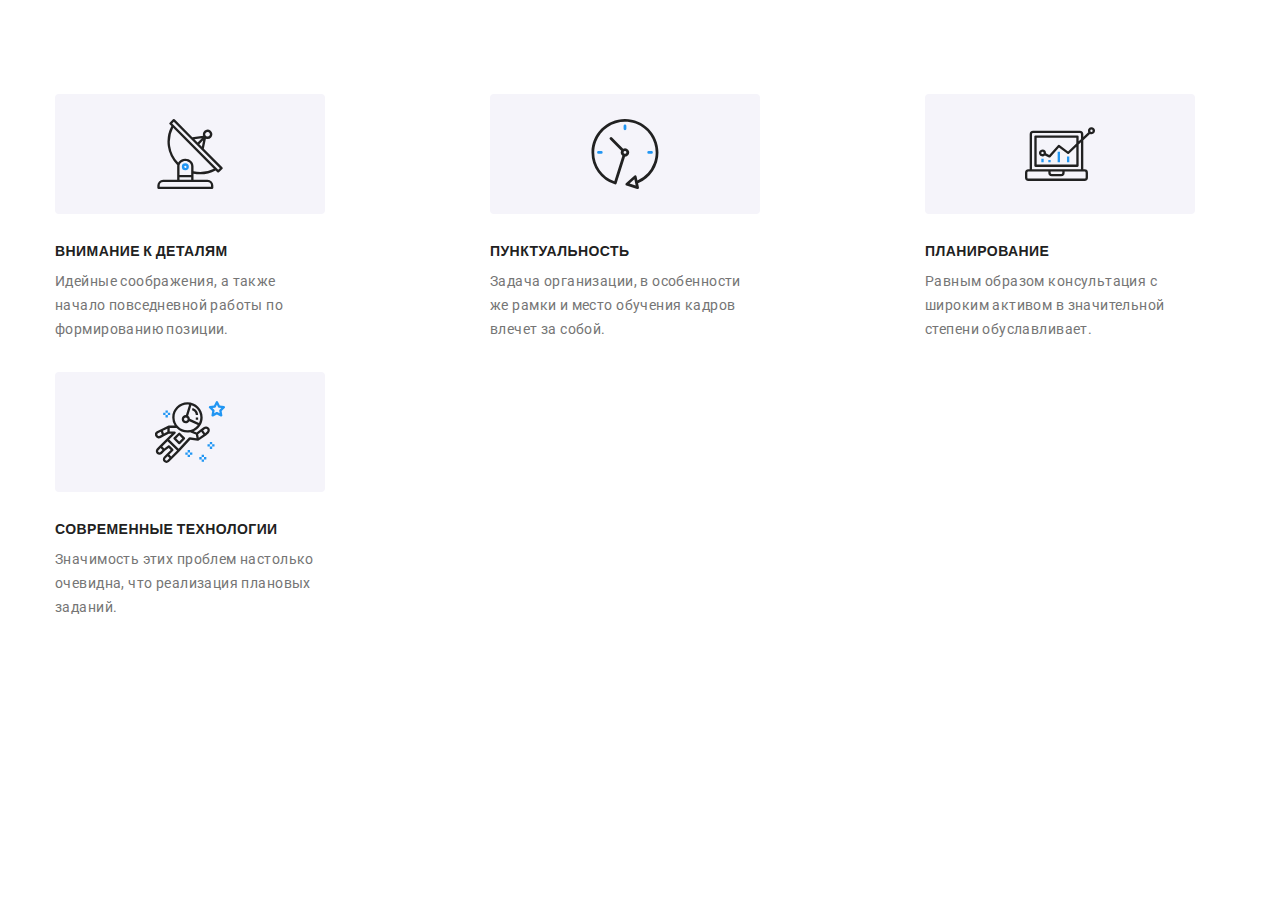
==== index.html @ 71bda109 "Додає мобільну та планшетну версію сторінки" ====
<!DOCTYPE html>
<html lang="ru">
  <head>
    <meta charset="UTF-8" />
    <meta http-equiv="X-UA-Compatible" content="IE=edge" />
    <meta name="viewport" content="width=device-width, initial-scale=1.0" />
    <title>Студия</title>
    <link rel="preconnect" href="https://fonts.googleapis.com" />
    <link rel="preconnect" href="https://fonts.gstatic.com" crossorigin />
    <link
      href="https://fonts.googleapis.com/css2?family=Raleway:wght@700&family=Roboto:wght@400;500;700;900&display=swap"
      rel="stylesheet"
    />
    <link rel="stylesheet" href="./css/main.min.css" />
  </head>

  <body>
    <!-- <header class="header">
      <div class="container header__container">
        <a class="logo header__logo link" href="./index.html"
          ><span class="logo--accent">Web</span>Studio</a
        >

        <button class="mobile-menu__btn" type="button" data-menu-button>
          <svg class="mobile-menu__icon" width="24" height="16">
            <use class="mobile-menu__burger" href="./images/sprite.svg#burger"></use>
            <use class="mobile-menu__close" href="./images/sprite.svg#close"></use>
          </svg>
        </button>

        <div class="mobile-menu" data-menu>
          <ul class="mobile-menu__nav">
            <li class="mobile-menu__item list">
              <a class="mobile-menu__link link mobile-menu__current" href="./index.html">Студия</a>
            </li>
            <li class="mobile-menu__item list">
              <a class="mobile-menu__link link" href="./portfolio.html">Портфолио</a>
            </li>
            <li class="mobile-menu__item list">
              <a class="mobile-menu__link link" href="#">Контакты</a>
            </li>
          </ul>
          <ul class="list mobile-menu__contacts">
            <li class="mobile-menu__contact">
              <a class="link" href="tel:+380961111111">+38 096 111 11 11</a>
            </li>
            <li class="mobile-menu__contact">
              <a class="link" href="mailto:info@devstudio.com">info@devstudio.com</a>
            </li>
          </ul>
          <ul class="list mobile-menu__socials">
            <li class="mobile-menu__social">
              <a class="link" href="#" target="_blank" rel="noopener noreferrer">Instagram </a>
            </li>
            <li class="mobile-menu__social">
              <a class="link" href="#" target="_blank" rel="noopener noreferrer">Twitter</a>
            </li>
            <li class="mobile-menu__social">
              <a class="link" href="#" target="_blank" rel="noopener noreferrer">Facebook</a>
            </li>
            <li class="mobile-menu__social">
              <a class="link" href="#" target="_blank" rel="noopener noreferrer">LinkedIn</a>
            </li>
          </ul>
        </div>

        <nav class="site-nav">
          <ul class="list site-nav__list">
            <li class="site-nav__item">
              <a class="site-nav__link link site-nav__current" href="./index.html">Студия</a>
            </li>
            <li class="site-nav__item">
              <a class="site-nav__link link" href="./portfolio.html">Портфолио</a>
            </li>
            <li class="site-nav__item"><a class="site-nav__link link" href="#">Контакты</a></li>
          </ul>
        </nav>

        <ul class="list contacts">
          <li class="contacts__item">
            <a class="contact link" href="mailto:info@devstudio.com">
              <svg class="contact__icon contact__mail">
                <use href="./images/sprite.svg#envelope"></use>
              </svg>
              info@devstudio.com</a
            >
          </li>
          <li class="contacts__item">
            <a class="contact link" href="tel:+380961111111">
              <svg class="contact__icon contact__phone">
                <use href="./images/sprite.svg#smartphone"></use>
              </svg>
              +38 096 111 11 11</a
            >
          </li>
        </ul>
      </div>
    </header> -->

    <main>
      <!-- Hero -->
      <!-- <section class="hero">
        <div class="container">
          <h1 class="hero__title">Эффективные решения для вашего бизнеса</h1>
          <button class="button hero__button" type="button" data-modal-open>Заказать услугу</button>
        </div>

        Modal
        <div class="backdrop is-hidden" data-modal>
          <div class="modal">
            <button class="close-btn" type="button" data-modal-close>
              <svg class="close-btn__icon">
                <use href="./images/sprite.svg#cros"></use>
              </svg>
            </button>
            <p class="modal__title">Оставьте свои данные, мы вам перезвоним</p>
            <form class="modal__form" name="modal-form" autocomplete="on">
              <label class="modal-label">
                <span class="modal-label__desc">Имя</span>
                <input class="modal-label__input" type="text" name="name" required />
                <svg class="modal-label__icon">
                  <use href="./images/sprite.svg#person"></use>
                </svg>
              </label>
              <label class="modal-label">
                <span class="modal-label__desc">Телефон</span>
                <input class="modal-label__input" type="tel" name="phone" required />
                <svg class="modal-label__icon">
                  <use href="./images/sprite.svg#phone"></use>
                </svg>
              </label>
              <label class="modal-label">
                <span class="modal-label__desc">Почта</span>
                <input class="modal-label__input" type="email" name="email" required />
                <svg class="modal-label__icon">
                  <use href="./images/sprite.svg#email"></use>
                </svg>
              </label>
              <label class="modal-label__textarea">
                <span class="modal-label__desc">Комментарий</span>
                <textarea
                  class="modal-textarea"
                  name="comments"
                  placeholder="Введите текст"
                ></textarea>
              </label>
              <label class="agreement">
                <input
                  class="checkbox visually-hidden"
                  type="checkbox"
                  name="agreement"
                  value="agreement"
                  required
                />
                <span class="checkbox__custom">
                  <svg class="checkbox__icon">
                    <use class="checkbox__icon--on" href="./images/sprite.svg#check"></use>
                    <use class="checkbox__icon--off" href="./images/sprite.svg#check-black"></use>
                  </svg>
                </span>
                <span class="agreement__text">
                  <span class="agreement__text--no-select">Соглашаюсь с рассылкой и принимаю</span>
                  <a class="agreement-link" href="#">Условия договора</a>
                </span>
              </label>
              <button class="button modal__btn" type="submit">Отправить</button>
            </form>
          </div>
        </div>
      </section> -->

      <!-- Our advantages -->
      <section class="section">
        <h2 class="title-section visually-hidden">Our advantages</h2>
        <ul class="list advantages container">
          <li class="advantages__items">
            <div class="advantages__icon">
              <svg width="70px" height="70px">
                <use href="./images/sprite.svg#antenna"></use>
              </svg>
            </div>
            <h3 class="advantages__title">Внимание к деталям</h3>
            <p class="advantages__text">
              Идейные соображения, а также начало повседневной работы по формированию позиции.
            </p>
          </li>
          <li class="advantages__items">
            <div class="advantages__icon">
              <svg width="70px" height="70px">
                <use href="./images/sprite.svg#clock"></use>
              </svg>
            </div>
            <h3 class="advantages__title">Пунктуальность</h3>
            <p class="advantages__text">
              Задача организации, в особенности же рамки и место обучения кадров влечет за собой.
            </p>
          </li>
          <li class="advantages__items">
            <div class="advantages__icon">
              <svg width="70px" height="70px">
                <use href="./images/sprite.svg#diagram"></use>
              </svg>
            </div>
            <h3 class="advantages__title">Планирование</h3>
            <p class="advantages__text">
              Равным образом консультация с широким активом в значительной степени обуславливает.
            </p>
          </li>
          <li class="advantages__items">
            <div class="advantages__icon">
              <svg width="70px" height="70px">
                <use href="./images/sprite.svg#astronaut"></use>
              </svg>
            </div>
            <h3 class="advantages__title">Современные технологии</h3>
            <p class="advantages__text">
              Значимость этих проблем настолько очевидна, что реализация плановых заданий.
            </p>
          </li>
        </ul>
      </section>

      <!-- What are we doing -->
      <!-- <section class="we-doing">
        <div class="container">
          <h2 class="title-section">Чем мы занимаемся</h2>
          <ul class="list we-doing__list card-set">
            <li class="we-doing__items card-set__item">
              <div class="we-doing__tumb">
                <picture>
                  <source
                    srcset="
                      ./images/studio/work/work-1.webp    1x,
                      ./images/studio/work/work-1@2x.webp 2x
                    "
                    type="image/webp"
                  />
                  <source
                    srcset="
                      ./images/studio/work/work-1.jpg    1x,
                      ./images/studio/work/work-1@2x.jpg 2x
                    "
                    type="image/jpg"
                  />
                  <img src="./images/studio/work/work-1.jpg" alt="Пишем программы" width="370" />
                </picture>
                <p class="we-doing__desc-pic">Десктопные приложения</p>
              </div>
            </li>
            <li class="we-doing__items card-set__item">
              <div class="we-doing__tumb">
                <picture>
                  <source
                    srcset="
                      ./images/studio/work/work-2.webp    1x,
                      ./images/studio/work/work-2@2x.webp 2x
                    "
                    type="image/webp"
                  />
                  <source
                    srcset="
                      ./images/studio/work/work-2.jpg    1x,
                      ./images/studio/work/work-2@2x.jpg 2x
                    "
                    type="image/jpg"
                  />
                  <img
                    src="./images/studio/work/work-2.jpg"
                    alt="Пишем приложения на смартфон"
                    width="370"
                  />
                </picture>
                <p class="we-doing__desc-pic">Мобильные приложения</p>
              </div>
            </li>
            <li class="we-doing__items card-set__item">
              <div class="we-doing__tumb">
                <picture>
                  <source
                    srcset="
                      ./images/studio/work/work-3.webp    1x,
                      ./images/studio/work/work-3@2x.webp 2x
                    "
                    type="image/webp"
                  />
                  <source
                    srcset="
                      ./images/studio/work/work-3.jpg    1x,
                      ./images/studio/work/work-3@2x.jpg 2x
                    "
                    type="image/jpg"
                  />
                  <img src="./images/studio/work/work-3.jpg" alt="Дизайн сайтов" width="370" />
                </picture>
                <p class="we-doing__desc-pic">Дизайнерские решения</p>
              </div>
            </li>
          </ul>
        </div>
      </section> -->

      <!-- Our team -->
      <!-- <section class="section team">
        <div class="container">
          <h2 class="title-section">Наша команда</h2>
          <ul class="list team__list card-set">
            <li class="team__fon-foto card-set__item">
              <picture>
                <source
                  media="(min-width: 1200px)"
                  srcset="
                    ./images/studio/team/team-1_lg.webp    1x,
                    ./images/studio/team/team-1_lg@2x.webp 2x
                  "
                  type="image/webp"
                />
                <source
                  media="(min-width: 1200px)"
                  srcset="
                    ./images/studio/team/team-1_lg.jpg    1x,
                    ./images/studio/team/team-1_lg@2x.jpg 2x
                  "
                  type="image/jpg"
                />
                <source
                  media="(min-width: 768px)"
                  srcset="
                    ./images/studio/team/team-1_md.webp    1x,
                    ./images/studio/team/team-1_md@2x.webp 2x
                  "
                  type="image/webp"
                />
                <source
                  media="(min-width: 768px)"
                  srcset="
                    ./images/studio/team/team-1_md.jpg    1x,
                    ./images/studio/team/team-1_md@2x.jpg 2x
                  "
                  type="image/jpg"
                />
                <source
                  media="(max-width: 767px)"
                  srcset="
                    ./images/studio/team/team-1_sm.webp    1x,
                    ./images/studio/team/team-1_sm@2x.webp 2x
                  "
                  type="image/webp"
                />
                <source
                  media="(max-width: 767px)"
                  srcset="
                    ./images/studio/team/team-1_sm.jpg    1x,
                    ./images/studio/team/team-1_sm@2x.jpg 2x
                  "
                  type="image/jpg"
                />
                <img src="./images/studio/team/team-1_sm.jpg" alt="Продукт менеджер" width="450" />
              </picture>

              <div class="team__card">
                <h3 class="team__name">Игорь Демьяненко</h3>
                <p lang="en" class="team__profession">Product Designer</p>
                <ul class="list social">
                  <li class="social__item">
                    <a
                      class="link social__link social__link--light"
                      href="#"
                      target="_blank"
                      rel="noopener norefeffer"
                      aria-label="instagram"
                    >
                      <svg class="social__icon">
                        <use href="./images/sprite.svg#instagram"></use>
                      </svg>
                    </a>
                  </li>
                  <li class="social__item">
                    <a
                      class="link social__link social__link--light"
                      href="#"
                      target="_blank"
                      rel="noopener norefeffer"
                      aria-label="twitter"
                    >
                      <svg class="social__icon">
                        <use href="./images/sprite.svg#twitter"></use>
                      </svg>
                    </a>
                  </li>
                  <li class="social__item">
                    <a
                      class="link social__link social__link--light"
                      href="#"
                      target="_blank"
                      rel="noopener norefeffer"
                      aria-label="facebook"
                    >
                      <svg class="social__icon">
                        <use href="./images/sprite.svg#facebook"></use>
                      </svg>
                    </a>
                  </li>
                  <li class="social__item">
                    <a
                      class="link social__link social__link--light"
                      href="#"
                      target="_blank"
                      rel="noopener norefeffer"
                      aria-label="linkedin"
                    >
                      <svg class="social__icon">
                        <use href="./images/sprite.svg#linkedin"></use>
                      </svg>
                    </a>
                  </li>
                </ul>
              </div>
            </li>
            <li class="team__fon-foto card-set__item">
              <picture>
                <source
                  media="(min-width: 1200px)"
                  srcset="
                    ./images/studio/team/team-2_lg.webp    1x,
                    ./images/studio/team/team-2_lg@2x.webp 2x
                  "
                  type="image/webp"
                />
                <source
                  media="(min-width: 1200px)"
                  srcset="
                    ./images/studio/team/team-2_lg.jpg    1x,
                    ./images/studio/team/team-2_lg@2x.jpg 2x
                  "
                  type="image/jpg"
                />
                <source
                  media="(min-width: 768px)"
                  srcset="
                    ./images/studio/team/team-2_md.webp    1x,
                    ./images/studio/team/team-2_md@2x.webp 2x
                  "
                  type="image/webp"
                />
                <source
                  media="(min-width: 768px)"
                  srcset="
                    ./images/studio/team/team-2_md.jpg    1x,
                    ./images/studio/team/team-2_md@2x.jpg 2x
                  "
                  type="image/jpg"
                />
                <source
                  media="(max-width: 767px)"
                  srcset="
                    ./images/studio/team/team-2_sm.webp    1x,
                    ./images/studio/team/team-2_sm@2x.webp 2x
                  "
                  type="image/webp"
                />
                <source
                  media="(max-width: 767px)"
                  srcset="
                    ./images/studio/team/team-2_sm.jpg    1x,
                    ./images/studio/team/team-2_sm@2x.jpg 2x
                  "
                  type="image/jpg"
                />
                <img src="./images/studio/team/team-2_sm.jpg" alt="Продукт менеджер" width="450" />
              </picture>
              <div class="team__card">
                <h3 class="team__name">Ольга Репина</h3>
                <p lang="en" class="team__profession">Frontend Developer</p>
                <ul class="list social">
                  <li class="social__item">
                    <a
                      class="link social__link social__link--light"
                      href="#"
                      target="_blank"
                      rel="noopener norefeffer"
                      aria-label="instagram"
                    >
                      <svg class="social__icon">
                        <use href="./images/sprite.svg#instagram"></use>
                      </svg>
                    </a>
                  </li>
                  <li class="social__item">
                    <a
                      class="link social__link social__link--light"
                      href="#"
                      target="_blank"
                      rel="noopener norefeffer"
                      aria-label="twitter"
                    >
                      <svg class="social__icon">
                        <use href="./images/sprite.svg#twitter"></use>
                      </svg>
                    </a>
                  </li>
                  <li class="social__item">
                    <a
                      class="link social__link social__link--light"
                      href="#"
                      target="_blank"
                      rel="noopener norefeffer"
                      aria-label="facebook"
                    >
                      <svg class="social__icon">
                        <use href="./images/sprite.svg#facebook"></use>
                      </svg>
                    </a>
                  </li>
                  <li class="social__item">
                    <a
                      class="link social__link social__link--light"
                      href="#"
                      target="_blank"
                      rel="noopener norefeffer"
                      aria-label="linkedin"
                    >
                      <svg class="social__icon">
                        <use href="./images/sprite.svg#linkedin"></use>
                      </svg>
                    </a>
                  </li>
                </ul>
              </div>
            </li>
            <li class="team__fon-foto card-set__item">
              <picture>
                <source
                  media="(min-width: 1200px)"
                  srcset="
                    ./images/studio/team/team-3_lg.webp    1x,
                    ./images/studio/team/team-3_lg@2x.webp 2x
                  "
                  type="image/webp"
                />
                <source
                  media="(min-width: 1200px)"
                  srcset="
                    ./images/studio/team/team-3_lg.jpg    1x,
                    ./images/studio/team/team-3_lg@2x.jpg 2x
                  "
                  type="image/jpg"
                />
                <source
                  media="(min-width: 768px)"
                  srcset="
                    ./images/studio/team/team-3_md.webp    1x,
                    ./images/studio/team/team-3_md@2x.webp 2x
                  "
                  type="image/webp"
                />
                <source
                  media="(min-width: 768px)"
                  srcset="
                    ./images/studio/team/team-3_md.jpg    1x,
                    ./images/studio/team/team-3_md@2x.jpg 2x
                  "
                  type="image/jpg"
                />
                <source
                  media="(max-width: 767px)"
                  srcset="
                    ./images/studio/team/team-3_sm.webp    1x,
                    ./images/studio/team/team-3_sm@2x.webp 2x
                  "
                  type="image/webp"
                />
                <source
                  media="(max-width: 767px)"
                  srcset="
                    ./images/studio/team/team-3_sm.jpg    1x,
                    ./images/studio/team/team-3_sm@2x.jpg 2x
                  "
                  type="image/jpg"
                />
                <img src="./images/studio/team/team-3_sm.jpg" alt="Продукт менеджер" width="450" />
              </picture>
              <div class="team__card">
                <h3 class="team__name">Николай Тарасов</h3>
                <p lang="en" class="team__profession">Marketing</p>
                <ul class="list social">
                  <li class="social__item">
                    <a
                      class="link social__link social__link--light"
                      href="#"
                      target="_blank"
                      rel="noopener norefeffer"
                      aria-label="instagram"
                    >
                      <svg class="social__icon">
                        <use href="./images/sprite.svg#instagram"></use>
                      </svg>
                    </a>
                  </li>
                  <li class="social__item">
                    <a
                      class="link social__link social__link--light"
                      href="#"
                      target="_blank"
                      rel="noopener norefeffer"
                      aria-label="twitter"
                    >
                      <svg class="social__icon">
                        <use href="./images/sprite.svg#twitter"></use>
                      </svg>
                    </a>
                  </li>
                  <li class="social__item">
                    <a
                      class="link social__link social__link--light"
                      href="#"
                      target="_blank"
                      rel="noopener norefeffer"
                      aria-label="facebook"
                    >
                      <svg class="social__icon">
                        <use href="./images/sprite.svg#facebook"></use>
                      </svg>
                    </a>
                  </li>
                  <li class="social__item">
                    <a
                      class="link social__link social__link--light"
                      href="#"
                      target="_blank"
                      rel="noopener norefeffer"
                      aria-label="linkedin"
                    >
                      <svg class="social__icon">
                        <use href="./images/sprite.svg#linkedin"></use>
                      </svg>
                    </a>
                  </li>
                </ul>
              </div>
            </li>
            <li class="team__fon-foto card-set__item">
              <picture>
                <source
                  media="(min-width: 1200px)"
                  srcset="
                    ./images/studio/team/team-4_lg.webp    1x,
                    ./images/studio/team/team-4_lg@2x.webp 2x
                  "
                  type="image/webp"
                />
                <source
                  media="(min-width: 1200px)"
                  srcset="
                    ./images/studio/team/team-4_lg.jpg    1x,
                    ./images/studio/team/team-4_lg@2x.jpg 2x
                  "
                  type="image/jpg"
                />
                <source
                  media="(min-width: 768px)"
                  srcset="
                    ./images/studio/team/team-4_md.webp    1x,
                    ./images/studio/team/team-4_md@2x.webp 2x
                  "
                  type="image/webp"
                />
                <source
                  media="(min-width: 768px)"
                  srcset="
                    ./images/studio/team/team-4_md.jpg    1x,
                    ./images/studio/team/team-4_md@2x.jpg 2x
                  "
                  type="image/jpg"
                />
                <source
                  media="(max-width: 767px)"
                  srcset="
                    ./images/studio/team/team-1_sm.webp    1x,
                    ./images/studio/team/team-1_sm@2x.webp 2x
                  "
                  type="image/webp"
                />
                <source
                  media="(max-width: 767px)"
                  srcset="
                    ./images/studio/team/team-4_sm.jpg    1x,
                    ./images/studio/team/team-4_sm@2x.jpg 2x
                  "
                  type="image/jpg"
                />
                <img src="./images/studio/team/team-4_sm.jpg" alt="Продукт менеджер" width="450" />
              </picture>
              <div class="team__card">
                <h3 class="team__name">Михаил Ермаков</h3>
                <p lang="en" class="team__profession">UI Designer</p>
                <ul class="list social">
                  <li class="social__item">
                    <a
                      class="link social__link social__link--light"
                      href="#"
                      target="_blank"
                      rel="noopener norefeffer"
                      aria-label="instagram"
                    >
                      <svg class="social__icon">
                        <use href="./images/sprite.svg#instagram"></use>
                      </svg>
                    </a>
                  </li>
                  <li class="social__item">
                    <a
                      class="link social__link social__link--light"
                      href="#"
                      target="_blank"
                      rel="noopener norefeffer"
                      aria-label="twitter"
                    >
                      <svg class="social__icon">
                        <use href="./images/sprite.svg#twitter"></use>
                      </svg>
                    </a>
                  </li>
                  <li class="social__item">
                    <a
                      class="link social__link social__link--light"
                      href="#"
                      target="_blank"
                      rel="noopener norefeffer"
                      aria-label="facebook"
                    >
                      <svg class="social__icon">
                        <use href="./images/sprite.svg#facebook"></use>
                      </svg>
                    </a>
                  </li>
                  <li class="social__item">
                    <a
                      class="link social__link social__link--light"
                      href="#"
                      target="_blank"
                      rel="noopener norefeffer"
                      aria-label="linkedin"
                    >
                      <svg class="social__icon">
                        <use href="./images/sprite.svg#linkedin"></use>
                      </svg>
                    </a>
                  </li>
                </ul>
              </div>
            </li>
          </ul>
        </div>
      </section> -->

      <!-- Regular client -->

      <!-- <section class="section">
        <div class="container">
          <h2 class="title-section">Постоянные клиенты</h2>
          <ul class="list client">
            <li class="client__item">
              <a class="link client__link" href="#">
                <svg class="client__icon">
                  <use href="./images/sprite.svg#company1"></use>
                </svg>
              </a>
            </li>
            <li class="client__item">
              <a class="link client__link" href="#">
                <svg class="client__icon">
                  <use href="./images/sprite.svg#company2"></use>
                </svg>
              </a>
            </li>
            <li class="client__item">
              <a class="link client__link" href="#">
                <svg class="client__icon">
                  <use href="./images/sprite.svg#company3"></use>
                </svg>
              </a>
            </li>
            <li class="client__item">
              <a class="link client__link" href="#">
                <svg class="client__icon">
                  <use href="./images/sprite.svg#company4"></use>
                </svg>
              </a>
            </li>
            <li class="client__item">
              <a class="link client__link" href="#">
                <svg class="client__icon">
                  <use href="./images/sprite.svg#company5"></use>
                </svg>
              </a>
            </li>
            <li class="client__item">
              <a class="link client__link" href="#">
                <svg class="client__icon">
                  <use href="./images/sprite.svg#company6"></use>
                </svg>
              </a>
            </li>
          </ul>
        </div>
      </section> -->
    </main>

    <!-- <footer class="footer">
      <div class="container footer__container">
        <div class="footer__box">
          <div class="footer__content">
            <a class="logo footer__logo logo--light link" href="./index.html"
              ><span class="logo--accent">Web</span>Studio</a
            >
            <address class="addres">
              <ul class="list addres__list">
                <li class="addres__item">
                  <a
                    class="addres__map link"
                    href="https://goo.gl/maps/GdpmpZJEUeGdeqx7A"
                    target="_blank"
                    rel="noopener noreferrer"
                    >г. Киев, пр-т Леси Украинки, 26</a
                  >
                </li>
                <li class="addres__item">
                  <a class="addres__contacts link" href="mailto:info@devstudio.com"
                    >info@devstudio.com</a
                  >
                </li>
                <li class="addres__item">
                  <a class="addres__contacts link" href="tel:+380961111111">+38 096 111 11 11</a>
                </li>
              </ul>
            </address>
          </div>
          <div class="footer__social">
            <p class="call footer__call"><strong class="call__strong">присоединяйтесь</strong></p>
            <ul class="list social">
              <li class="social__item">
                <a
                  class="link social__link social__link--dark"
                  href="#"
                  target="_blank"
                  rel="noopener noreferrer"
                  aria-label="instagram"
                >
                  <svg class="social__icon">
                    <use href="./images/sprite.svg#instagram"></use>
                  </svg>
                </a>
              </li>
              <li class="social__item">
                <a
                  class="link social__link social__link--dark"
                  href="#"
                  target="_blank"
                  rel="noopener noreferrer"
                  aria-label="twitter"
                >
                  <svg class="social__icon">
                    <use href="./images/sprite.svg#twitter"></use>
                  </svg>
                </a>
              </li>
              <li class="social__item">
                <a
                  class="link social__link social__link--dark"
                  href="#"
                  target="_blank"
                  rel="noopener noreferrer"
                  aria-label="facebook"
                >
                  <svg class="social__icon">
                    <use href="./images/sprite.svg#facebook"></use>
                  </svg>
                </a>
              </li>
              <li class="social__item">
                <a
                  class="link social__link social__link--dark"
                  href="#"
                  target="_blank"
                  rel="noopener noreferrer"
                  aria-label="linkedin"
                >
                  <svg class="social__icon">
                    <use href="./images/sprite.svg#linkedin"></use>
                  </svg>
                </a>
              </li>
            </ul>
          </div>
        </div>
        <form class="mailing-form" name="mailing-form">
          <p class="call mailing-form__call">
            <strong class="call__strong">Подпишитесь на рассылку</strong>
          </p>
          <div class="mailing-form__blok">
            <label class="mailing-form__label">
              <input
                class="mailing-form__input"
                type="email"
                name="mailing"
                placeholder="E-mail"
                required
              />
            </label>
            <button class="button footer_button" type="submit">
              <span class="button__desc">Подписаться</span>
              <svg class="button__icon">
                <use href="./images/sprite.svg#send"></use>
              </svg>
            </button>
          </div>
        </form>
      </div>
    </footer> -->

    <script src="./js/modal.js"></script>
    <script src="./js/mobile-menu.js"></script>
  </body>
</html>
---- css/main.min.css ----
<<<<<<< HEAD
@font-face{font-family:"Roboto";font-style:normal;font-weight:400;src:url("../../fonts/roboto-v30-latin-regular.eot");src:local(""),url("../../fonts/roboto-v30-latin-regular.eot?#iefix") format("embedded-opentype"),url("../../fonts/roboto-v30-latin-regular.woff2") format("woff2"),url("../../fonts/roboto-v30-latin-regular.woff") format("woff"),url("../../fonts/roboto-v30-latin-regular.ttf") format("truetype"),url("../../fonts/roboto-v30-latin-regular.svg#Roboto") format("svg")}@font-face{font-family:"Roboto";font-style:normal;font-weight:500;src:url("../../fonts/roboto-v30-latin-500.eot");src:local(""),url("../../fonts/roboto-v30-latin-500.eot?#iefix") format("embedded-opentype"),url("../../fonts/roboto-v30-latin-500.woff2") format("woff2"),url("../../fonts/roboto-v30-latin-500.woff") format("woff"),url("../../fonts/roboto-v30-latin-500.ttf") format("truetype"),url("../../fonts/roboto-v30-latin-500.svg#Roboto") format("svg")}@font-face{font-family:"Roboto";font-style:normal;font-weight:700;src:url("../../fonts/roboto-v30-latin-700.eot");src:local(""),url("../../fonts/roboto-v30-latin-700.eot?#iefix") format("embedded-opentype"),url("../../fonts/roboto-v30-latin-700.woff2") format("woff2"),url("../../fonts/roboto-v30-latin-700.woff") format("woff"),url("../../fonts/roboto-v30-latin-700.ttf") format("truetype"),url("../../fonts/roboto-v30-latin-700.svg#Roboto") format("svg")}@font-face{font-family:"Roboto";font-style:normal;font-weight:900;src:url("../../fonts/roboto-v30-latin-900.eot");src:local(""),url("../../fonts/roboto-v30-latin-900.eot?#iefix") format("embedded-opentype"),url("../../fonts/roboto-v30-latin-900.woff2") format("woff2"),url("../../fonts/roboto-v30-latin-900.woff") format("woff"),url("../../fonts/roboto-v30-latin-900.ttf") format("truetype"),url("../../fonts/roboto-v30-latin-900.svg#Roboto") format("svg")}@font-face{font-family:"Raleway";font-style:normal;font-weight:700;src:url("../../fonts/raleway-v27-latin-700.eot");src:local(""),url("../../fonts/raleway-v27-latin-700.eot?#iefix") format("embedded-opentype"),url("../../fonts/raleway-v27-latin-700.woff2") format("woff2"),url("../../fonts/raleway-v27-latin-700.woff") format("woff"),url("../../fonts/raleway-v27-latin-700.ttf") format("truetype"),url("../../fonts/raleway-v27-latin-700.svg#Raleway") format("svg")}/*! modern-normalize v1.1.0 | MIT License | https://github.com/sindresorhus/modern-normalize */*,::before,::after{-webkit-box-sizing:border-box;box-sizing:border-box}html{-moz-tab-size:4;-o-tab-size:4;tab-size:4}html{line-height:1.15;-webkit-text-size-adjust:100%}body{margin:0}body{font-family:system-ui,-apple-system,"Segoe UI",Roboto,Helvetica,Arial,sans-serif,"Apple Color Emoji","Segoe UI Emoji"}hr{height:0;color:inherit}abbr[title]{-webkit-text-decoration:underline dotted;text-decoration:underline dotted}b,strong{font-weight:bolder}code,kbd,samp,pre{font-family:ui-monospace,SFMono-Regular,Consolas,"Liberation Mono",Menlo,monospace;font-size:1em}small{font-size:80%}sub,sup{font-size:75%;line-height:0;position:relative;vertical-align:baseline}sub{bottom:-0.25em}sup{top:-0.5em}table{text-indent:0;border-color:inherit}button,input,optgroup,select,textarea{font-family:inherit;font-size:100%;line-height:1.15;margin:0}button,select{text-transform:none}button,[type=button],[type=reset],[type=submit]{-webkit-appearance:button}::-moz-focus-inner{border-style:none;padding:0}:-moz-focusring{outline:1px dotted ButtonText}:-moz-ui-invalid{box-shadow:none}legend{padding:0}progress{vertical-align:baseline}::-webkit-inner-spin-button,::-webkit-outer-spin-button{height:auto}[type=search]{-webkit-appearance:textfield;outline-offset:-2px}::-webkit-search-decoration{-webkit-appearance:none}::-webkit-file-upload-button{-webkit-appearance:button;font:inherit}summary{display:list-item}:root{--text-color: #757575;--title-color: #212121;--white-clr: #ffffff;--social-color: #afb1b8;--accent-color: #2196f3;--address-color-contact: rgba(255, 255, 255, 0.6);--background-white: #ffffff;--background-button: #f5f4fa;--background-second: #2f303a;--background-section-team: #f5f4fa;--background-button-hover: #188ce8;--bgc-footer-link: rgba(255, 255, 255, 0.1);--bgc-desc-pic-going: rgba(47, 48, 58, 0.8);--time: 250ms;--cubic: cubic-bezier(0.4, 0, 0.2, 1);--indent: 30px;--items: 3}.visually-hidden{position:absolute;width:1px;height:1px;margin:-1px;border:0;padding:0;white-space:nowrap;-webkit-clip-path:inset(100%);clip-path:inset(100%);clip:rect(0 0 0 0);overflow:hidden}.card-set{display:-webkit-box;display:-ms-flexbox;display:flex;-ms-flex-wrap:wrap;flex-wrap:wrap;gap:var(--indent)}.card-set__item{-ms-flex-preferred-size:calc((100% - var(--indent)*(var(--items) - 1))/var(--items));flex-basis:calc((100% - var(--indent)*(var(--items) - 1))/var(--items))}h1,h2,h3,h4,h5,h6,p{margin:0}.link{text-decoration:none;color:inherit}.list{list-style:none;padding:0;margin:0}img{display:block;max-width:100%;height:auto}body{background-color:var(--background-white);color:var(--text-color);font-family:"Roboto",sans-serif;font-size:14px;letter-spacing:.03em}.section{padding-top:60px;padding-bottom:60px}@media screen and (min-width: 1200px){.section{padding-top:94px;padding-bottom:94px}}.container{width:100%;margin-left:auto;margin-right:auto;padding-left:15px;padding-right:15px}@media screen and (min-width: 480px){.container{max-width:480px}}@media screen and (min-width: 768px){.container{max-width:768px}}@media screen and (min-width: 1200px){.container{max-width:1200px}}.button{display:-webkit-box;display:-ms-flexbox;display:flex;padding:10px 32px;-webkit-box-pack:center;-ms-flex-pack:center;justify-content:center;min-width:200px;font-family:inherit;font-weight:700;font-size:16px;line-height:1.88;letter-spacing:.06em;border-radius:4px;border:none;background-color:var(--accent-color);color:var(--white-clr);-webkit-box-shadow:0px 4px 4px rgba(0,0,0,.15);box-shadow:0px 4px 4px rgba(0,0,0,.15);-webkit-transition:background-color var(--time) var(--cubic);transition:background-color var(--time) var(--cubic);cursor:pointer}.button__icon{width:24px;height:24px;fill:currentColor;margin-left:10px}.button:hover,.button:focus{background-color:var(--background-button-hover)}.logo{display:inline-block;font-family:"Raleway",sans-serif;font-weight:700;font-size:24px;line-height:1.1666666667;color:var(--title-color)}.logo--accent{color:var(--accent-color)}.logo--light{color:var(--white-clr)}@media screen and (min-width: 1200px){.logo{font-size:26px;line-height:1.1923076923}}.site-nav{display:none}@media screen and (min-width: 768px){.site-nav{display:-webkit-box;display:-ms-flexbox;display:flex;margin:0 auto}}@media screen and (min-width: 1200px){.site-nav{margin:0}}.site-nav__list{color:var(--title-color);font-weight:500;line-height:1.14;letter-spacing:.02em}.site-nav__link{-webkit-transition:color var(--time) var(--cubic);transition:color var(--time) var(--cubic)}.site-nav__link:hover,.site-nav__link:focus{color:var(--accent-color)}.site-nav__current{position:relative;color:var(--accent-color)}.site-nav__current::after{position:absolute;left:0;bottom:-3px;content:"";display:inline-block;width:100%;height:4px;background-color:var(--accent-color);border-radius:2px}@media screen and (min-width: 1200px){.site-nav__current::after{bottom:-1px}}.site-nav__list{display:-webkit-box;display:-ms-flexbox;display:flex}.site-nav .site-nav__item{margin-right:50px}.site-nav__item:last-child{margin-right:0px}.site-nav__link{padding-top:32px;padding-bottom:32px}.contact{display:none;-webkit-box-align:center;-ms-flex-align:center;align-items:center;color:var(--text-color);font-size:12px;line-height:1.17;font-weight:500;letter-spacing:.02em;-webkit-transition:color var(--time) var(--cubic);transition:color var(--time) var(--cubic)}@media screen and (min-width: 768px){.contact{display:-webkit-box;display:-ms-flexbox;display:flex}}@media screen and (min-width: 1200px){.contact{font-size:14px;line-height:1.14;padding-top:32px;padding-bottom:32px}}.contact:hover,.contact:focus{color:var(--accent-color)}.contact__icon{margin-right:10px;fill:currentColor}.contact__mail{width:16px;height:12px}.contact__phone{width:10px;height:16px}@media screen and (min-width: 1200px){.contacts{margin-left:auto}}@media screen and (min-width: 768px){.contacts__item:not(:last-child){margin-bottom:10px}}@media screen and (min-width: 1200px){.contacts__item:not(:last-child){margin-bottom:0}}@media screen and (min-width: 1200px){.contacts{display:-webkit-box;display:-ms-flexbox;display:flex}.contacts__item:not(:last-child){margin-right:50px}}.card-overlay{position:relative;overflow:hidden}.card-overlay__desc{position:absolute;bottom:-100%;left:0;display:inline-block;width:100%;height:100%;padding:63px 24px;margin:0;font-size:18px;line-height:1.56;color:var(--white-clr);background-color:rgba(33,150,243,.9);-webkit-transition:-webkit-transform var(--time) var(--cubic);transition:-webkit-transform var(--time) var(--cubic);transition:transform var(--time) var(--cubic);transition:transform var(--time) var(--cubic), -webkit-transform var(--time) var(--cubic)}.work-card:hover .card-overlay__desc,.work-card:focus .card-overlay__desc{-webkit-transform:translateY(-100%);transform:translateY(-100%)}.work-card{display:block;-webkit-transition:-webkit-box-shadow var(--time) var(--cubic);transition:-webkit-box-shadow var(--time) var(--cubic);transition:box-shadow var(--time) var(--cubic);transition:box-shadow var(--time) var(--cubic), -webkit-box-shadow var(--time) var(--cubic)}@media screen and (min-width: 768px)and (max-width: 1199px){.work-card{display:-webkit-box;display:-ms-flexbox;display:flex;-webkit-box-orient:vertical;-webkit-box-direction:normal;-ms-flex-direction:column;flex-direction:column}}.work-card:hover,.work-card:focus{-webkit-box-shadow:0px 4px 4px rgba(0,0,0,.25);box-shadow:0px 4px 4px rgba(0,0,0,.25)}.work-card__transcription{padding:20px 24px;border:1px solid #eee;border-top:none}@media screen and (min-width: 768px)and (max-width: 1199px){.work-card__transcription{display:-webkit-box;display:-ms-flexbox;display:flex;-webkit-box-orient:vertical;-webkit-box-direction:normal;-ms-flex-direction:column;flex-direction:column;-webkit-box-flex:1;-ms-flex-positive:1;flex-grow:1}}.work-card__name{color:var(--title-color);font-weight:700;font-size:18px;line-height:2;letter-spacing:.06em;margin:0 0 4px 0}.work-card__type{font-size:16px;line-height:1.88;margin:0}.filter{display:-webkit-box;display:-ms-flexbox;display:flex;-ms-flex-wrap:wrap;flex-wrap:wrap;-webkit-box-pack:start;-ms-flex-pack:start;justify-content:start;margin-bottom:40px}@media screen and (min-width: 768px){.filter{-webkit-box-pack:center;-ms-flex-pack:center;justify-content:center;margin-bottom:30px}}@media screen and (min-width: 1200px){.filter{-webkit-box-pack:center;-ms-flex-pack:center;justify-content:center;margin-bottom:50px}}.filter__button{display:block;padding:6px 22px;font-family:inherit;color:var(--title-color);font-weight:500;font-size:16px;line-height:1.62;text-align:center;background-color:var(--background-button);border:none;border-radius:4px;letter-spacing:.03em;-webkit-transition:background-color var(--time) var(--cubic),color var(--time) var(--cubic),-webkit-box-shadow var(--time) var(--cubic);transition:background-color var(--time) var(--cubic),color var(--time) var(--cubic),-webkit-box-shadow var(--time) var(--cubic);transition:background-color var(--time) var(--cubic),color var(--time) var(--cubic),box-shadow var(--time) var(--cubic);transition:background-color var(--time) var(--cubic),color var(--time) var(--cubic),box-shadow var(--time) var(--cubic),-webkit-box-shadow var(--time) var(--cubic);cursor:pointer}.filter__button:hover,.filter__button:focus{color:var(--white-clr);background-color:var(--accent-color);-webkit-box-shadow:0px 4px 4px rgba(0,0,0,.25);box-shadow:0px 4px 4px rgba(0,0,0,.25)}.filter__items:not(:last-child){margin-right:8px}.filter__items:first-child{margin-bottom:15px}@media screen and (min-width: 768px){.filter__items:first-child{margin-bottom:0}}.backdrop{position:fixed;top:0;left:0;width:100%;height:100%;background-color:rgba(0,0,0,.2);z-index:40;opacity:1;visibility:visible;pointer-events:initial;-webkit-transition:opacity var(--time) var(--cubic);transition:opacity var(--time) var(--cubic)}.backdrop.is-hidden{opacity:0;pointer-events:none}.close-btn{position:absolute;right:8px;top:8px;display:-webkit-box;display:-ms-flexbox;display:flex;-webkit-box-pack:center;-ms-flex-pack:center;justify-content:center;-webkit-box-align:center;-ms-flex-align:center;align-items:center;width:30px;height:30px;padding:0;color:#000;border-radius:50%;background-color:var(--background-white);border:1px solid rgba(0,0,0,.1);cursor:pointer}.close-btn__icon{width:15px;height:15px;fill:currentColor;-webkit-transition:color var(--time) var(--cubic);transition:color var(--time) var(--cubic)}.close-btn:hover .close-btn__icon,.close-btn:focus .close-btn__icon{color:var(--accent-color)}.checkbox__custom{display:-webkit-box;display:-ms-flexbox;display:flex;-webkit-box-pack:center;-ms-flex-pack:center;justify-content:center;-webkit-box-align:center;-ms-flex-align:center;align-items:center;margin-right:7px;width:16px;height:15px;-webkit-transition:background-color var(--time) var(--cubic),order-radius var(--time) var(--cubic);transition:background-color var(--time) var(--cubic),order-radius var(--time) var(--cubic)}.checkbox__icon--on{width:11px;height:8px;fill:var(--white-clr);opacity:0;-webkit-transition:opacity var(--time) var(--cubic);transition:opacity var(--time) var(--cubic)}.checkbox__icon--off{fill:var(--title-color);-webkit-transition:opacity var(--time) var(--cubic);transition:opacity var(--time) var(--cubic)}.checkbox:checked+.checkbox__custom{background-color:var(--accent-color);border-radius:2px}.checkbox:checked+.checkbox__custom .checkbox__icon--on{opacity:1}.checkbox:checked+.checkbox__custom .checkbox__icon--off{opacity:0}.checkbox:focus+.checkbox__custom{outline:#101010 solid 1px}.agreement{display:-webkit-box;display:-ms-flexbox;display:flex;-webkit-box-pack:center;-ms-flex-pack:center;justify-content:center;-webkit-box-align:center;-ms-flex-align:center;align-items:center;margin-bottom:30px}.agreement__text{display:inline-block;font-size:12px;line-height:1.1666666667}@media screen and (min-width: 1200px){.agreement__text{font-size:14px;line-height:1.71}}.agreement__text--no-select{-webkit-user-select:none;-moz-user-select:none;-ms-user-select:none;user-select:none}.agreement-link{color:var(--accent-color)}.modal-label{display:block;position:relative;margin-bottom:10px}.modal-label__input{width:100%;height:40px;padding:10px 10px 10px 35px;color:var(--text-color);border:1px solid rgba(33,33,33,.2);border-radius:4px;-webkit-transition:border-color var(--time) var(--cubic);transition:border-color var(--time) var(--cubic)}.modal-label__desc{display:inline-block;margin:0 0 4px 0;font-size:12px;line-height:1.1666666667;letter-spacing:.01em}.modal-label__icon{position:absolute;bottom:0;left:0;width:18px;height:18px;-webkit-transform-origin:bottom left;transform-origin:bottom left;-webkit-transform:translateX(12px) translateY(-11px);transform:translateX(12px) translateY(-11px);fill:var(--title-color);-webkit-transition:fill var(--time) var(--cubic);transition:fill var(--time) var(--cubic)}.modal-label__input:focus-within+.modal-label__icon,.modal-label__input:hover+.modal-label__icon{fill:var(--accent-color)}.modal-label__input:focus-within,.modal-label__input:hover{border-color:var(--accent-color);outline:rgba(0,0,0,0)}.modal-textarea{width:100%;height:120px;padding:12px 16px;font-size:12px;line-height:1.1666666667;letter-spacing:.01em;color:var(--text-color);border:1px solid rgba(33,33,33,.2);border-radius:4px;resize:none;-webkit-transition:border-color var(--time) var(--cubic);transition:border-color var(--time) var(--cubic)}.modal-textarea_textarea{display:block}.modal-textarea:focus-within,.modal-textarea:hover{border-color:var(--accent-color);outline:rgba(0,0,0,0)}@media screen and (min-width: 1200px){.mailing-form{margin-left:auto}}.mailing-form__call{margin-bottom:20px;text-align:center}@media screen and (min-width: 1200px){.mailing-form__call{text-align:start}}.mailing-form__blok{display:block}@media screen and (min-width: 1200px){.mailing-form__blok{display:-webkit-inline-box;display:-ms-inline-flexbox;display:inline-flex}}.mailing-form__label{display:block;margin-left:auto;margin-right:auto;margin-bottom:20px;width:100%;height:50px}@media screen and (min-width: 480px){.mailing-form__label{width:450px}}@media screen and (min-width: 1200px){.mailing-form__label{width:358px;margin:0 12px 0 0}}.mailing-form__input{display:block;width:inherit;height:inherit;padding:15px 16px;font-size:16px;line-height:1.25;color:rgba(255,255,255,.6);background-color:rgba(0,0,0,0);border:1px solid rgba(255,255,255,.3);-webkit-box-shadow:0px 4px 4px rgba(0,0,0,.15);box-shadow:0px 4px 4px rgba(0,0,0,.15);border-radius:4px}.footer_button{margin:auto}@media screen and (min-width: 1200px){.footer_button{margin:0}}.addres{font-style:normal}.addres__item:not(:last-child){margin-bottom:9px}.addres__map{line-height:1.71;color:var(--white-clr);-webkit-transition:color var(--time) var(--cubic);transition:color var(--time) var(--cubic)}.addres__contacts{color:var(--address-color-contact);line-height:1.71;-webkit-transition:color var(--time) var(--cubic);transition:color var(--time) var(--cubic)}.addres__map:hover,.addres__map:focus,.addres__contacts:hover,.addres__contacts:focus{color:var(--accent-color)}.title-section{margin-bottom:30px;color:var(--title-color);font-weight:700;font-size:28px;line-height:1.1785714286;text-align:center}@media screen and (min-width: 1200px){.title-section{margin-bottom:50px;font-size:36px;line-height:1.17}}.social{display:-webkit-box;display:-ms-flexbox;display:flex;-webkit-box-pack:center;-ms-flex-pack:center;justify-content:center}.social__link{display:-webkit-box;display:-ms-flexbox;display:flex;-webkit-box-pack:center;-ms-flex-pack:center;justify-content:center;-webkit-box-align:center;-ms-flex-align:center;align-items:center;width:44px;height:44px;border-radius:50%;-webkit-transition:background-color var(--time) var(--cubic);transition:background-color var(--time) var(--cubic)}.social__item:not(:last-child){margin-right:10px}.social__icon{width:20px;height:20px;fill:currentColor}.social__link--light{color:var(--social-color);cursor:pointer}.social__link--dark{color:var(--white-clr);background-color:var(--bgc-footer-link)}.social__link--light:hover,.social__link--light:focus{background-color:var(--accent-color);color:var(--white-clr)}.social__link--dark:hover,.social__link--dark:focus{background-color:var(--accent-color);cursor:pointer}.header{border-bottom:1px solid #ececec}@media screen and (min-width: 1200px){.header__logo{margin-right:93px}}.header__container{display:-webkit-box;display:-ms-flexbox;display:flex;-webkit-box-align:center;-ms-flex-align:center;align-items:center;padding:10px 15px}@media screen and (min-width: 768px){.header__container{padding-top:21px;padding-bottom:21px;-webkit-box-pack:justify;-ms-flex-pack:justify;justify-content:space-between}}@media screen and (min-width: 1200px){.header__container{padding:0 15px;-webkit-box-pack:start;-ms-flex-pack:start;justify-content:flex-start}}.mobile-menu{position:fixed;top:0;left:0;z-index:20;width:100vw;height:100vh;-webkit-transform:translateX(110%);transform:translateX(110%);-webkit-transition:-webkit-transform var(--time) var(--cubic);transition:-webkit-transform var(--time) var(--cubic);transition:transform var(--time) var(--cubic);transition:transform var(--time) var(--cubic), -webkit-transform var(--time) var(--cubic);display:-webkit-box;display:-ms-flexbox;display:flex;-webkit-box-orient:vertical;-webkit-box-direction:normal;-ms-flex-direction:column;flex-direction:column;padding:48px 40px;background-color:var(--background-white)}@media screen and (min-width: 768px){.mobile-menu{display:none}}.mobile-menu__btn{display:-webkit-box;display:-ms-flexbox;display:flex;-webkit-box-align:center;-ms-flex-align:center;align-items:center;-webkit-box-pack:center;-ms-flex-pack:center;justify-content:center;width:40px;height:40px;padding:0;background-color:rgba(0,0,0,0);border:none;margin-left:auto;z-index:30}@media screen and (min-width: 768px){.mobile-menu__btn{display:none}}.mobile-menu__burger{-webkit-transition:opacity var(--time) var(--cubic),fill var(--time) var(--cubic);transition:opacity var(--time) var(--cubic),fill var(--time) var(--cubic)}.mobile-menu__btn.is-open .mobile-menu__burger{opacity:0}.mobile-menu__close{opacity:0;-webkit-transition:opacity var(--time) var(--cubic),fill var(--time) var(--cubic);transition:opacity var(--time) var(--cubic),fill var(--time) var(--cubic)}.mobile-menu__btn.is-open .mobile-menu__close{opacity:1}.mobile-menu__btn:hover .mobile-menu__burger,.mobile-menu__btn:focus .mobile-menu__burger,.mobile-menu__btn:hover .mobile-menu__close,.mobile-menu__btn:focus .mobile-menu__close{fill:var(--accent-color)}.mobile-menu__nav{margin:0;padding:0;font-weight:500;font-size:40px;line-height:1.175;letter-spacing:.02em;color:var(--title-color);margin-bottom:auto}.mobile-menu__item:not(:last-child){margin-bottom:32px}.mobile-menu__current{color:var(--accent-color)}.mobile-menu__contact{font-weight:500;font-size:24px;line-height:1.1666666667;letter-spacing:.02em;margin-bottom:64px}.mobile-menu__contact:not(:last-child){margin-bottom:32px;font-size:34px;line-height:1.1764705882;color:var(--accent-color)}.mobile-menu__socials{display:-webkit-box;display:-ms-flexbox;display:flex;text-align:center;-ms-flex-wrap:wrap;flex-wrap:wrap;gap:10px;font-weight:500;font-size:18px;line-height:1.22;letter-spacing:.02em;color:var(--accent-color)}.mobile-menu__social:not(:last-child){padding-right:10px;border-right:1px solid rgba(33,33,33,.2)}.mobile-menu.is-open{-webkit-transform:translateX(0);transform:translateX(0)}.hero{position:relative;padding:118px 0;max-width:1600px;margin-left:auto;margin-right:auto;background-color:var(--background-second);background-position:center;background-repeat:no-repeat;background-size:cover;background-image:-webkit-gradient(linear, left top, left bottom, from(rgba(47, 48, 58, 0.4)), to(rgba(47, 48, 58, 0.4))),url(../images/bg-image/team-bg_sm.jpg);background-image:linear-gradient(rgba(47, 48, 58, 0.4), rgba(47, 48, 58, 0.4)),url(../images/bg-image/team-bg_sm.jpg)}@media(min-device-pixel-ratio: 2),(-webkit-min-device-pixel-ratio: 2),(min-resolution: 192dpi),(min-resolution: 2dppx){.hero{background-image:-webkit-gradient(linear, left top, left bottom, from(rgba(47, 48, 58, 0.4)), to(rgba(47, 48, 58, 0.4))),url(../images/bg-image/team-bg_sm@2x.jpg);background-image:linear-gradient(rgba(47, 48, 58, 0.4), rgba(47, 48, 58, 0.4)),url(../images/bg-image/team-bg_sm@2x.jpg)}}@media screen and (min-width: 768px){.hero{background-image:-webkit-gradient(linear, left top, left bottom, from(rgba(47, 48, 58, 0.4)), to(rgba(47, 48, 58, 0.4))),url(../images/bg-image/team-bg_md.jpg);background-image:linear-gradient(rgba(47, 48, 58, 0.4), rgba(47, 48, 58, 0.4)),url(../images/bg-image/team-bg_md.jpg)}}@media screen and (min-width: 768px)and (min-device-pixel-ratio: 2),screen and (min-width: 768px)and (-webkit-min-device-pixel-ratio: 2),screen and (min-width: 768px)and (min-resolution: 192dpi),screen and (min-width: 768px)and (min-resolution: 2dppx){.hero{background-image:-webkit-gradient(linear, left top, left bottom, from(rgba(47, 48, 58, 0.4)), to(rgba(47, 48, 58, 0.4))),url(../images/bg-image/team-bg_md@2x.jpg);background-image:linear-gradient(rgba(47, 48, 58, 0.4), rgba(47, 48, 58, 0.4)),url(../images/bg-image/team-bg_md@2x.jpg)}}@media screen and (min-width: 1200px){.hero{padding:200px 0;background-image:-webkit-gradient(linear, left top, left bottom, from(rgba(47, 48, 58, 0.4)), to(rgba(47, 48, 58, 0.4))),url(../images/bg-image/team-bg_lg.jpg);background-image:linear-gradient(rgba(47, 48, 58, 0.4), rgba(47, 48, 58, 0.4)),url(../images/bg-image/team-bg_lg.jpg)}}@media screen and (min-width: 1200px)and (min-device-pixel-ratio: 2),screen and (min-width: 1200px)and (-webkit-min-device-pixel-ratio: 2),screen and (min-width: 1200px)and (min-resolution: 192dpi),screen and (min-width: 1200px)and (min-resolution: 2dppx){.hero{background-image:-webkit-gradient(linear, left top, left bottom, from(rgba(47, 48, 58, 0.4)), to(rgba(47, 48, 58, 0.4))),url(../images/bg-image/team-bg_lg@2x.jpg);background-image:linear-gradient(rgba(47, 48, 58, 0.4), rgba(47, 48, 58, 0.4)),url(../images/bg-image/team-bg_lg@2x.jpg)}}.hero__title{margin:0 auto;margin-bottom:30px;color:var(--white-clr);font-weight:900;font-size:26px;line-height:1.61;text-align:center;letter-spacing:.06em;text-transform:uppercase}@media screen and (min-width: 480px){.hero__title{width:360px}}@media screen and (min-width: 1200px){.hero__title{width:696px;font-size:44px;line-height:1.36}}.hero__button{margin-left:auto;margin-right:auto}.works__item{background-color:var(--background-white)}@media screen and (min-width: 768px)and (max-width: 1199px){.works__item{display:-webkit-box;display:-ms-flexbox;display:flex}}.works__item{--items: 1}@media screen and (min-width: 768px){.works__item{--items: 2}}@media screen and (min-width: 1200px){.works__item{--items: 3}}.modal{position:absolute;top:50%;right:50%;max-width:450px;height:609px;-webkit-transform:translate(50%, -50%);transform:translate(50%, -50%);padding:40px;background-color:var(--background-white);-webkit-box-shadow:0px 1px 3px rgba(0,0,0,.12),0px 1px 1px rgba(0,0,0,.14),0px 2px 1px rgba(0,0,0,.2);box-shadow:0px 1px 3px rgba(0,0,0,.12),0px 1px 1px rgba(0,0,0,.14),0px 2px 1px rgba(0,0,0,.2);border-radius:4px}@media screen and (min-width: 480px){.modal{width:450px;height:609px}}@media screen and (min-width: 1200px){.modal{min-width:528px;height:581px}}.modal__title{margin:0 0 12px 0;font-weight:700;font-size:20px;line-height:1.15;text-align:center;color:var(--title-color)}@media screen and (min-width: 1200px){.modal__title{line-height:1.5}}.modal__btn{margin:0 auto}.modal-label__textarea{margin-bottom:20px}@media screen and (min-width: 768px){.advantages{display:-webkit-box;display:-ms-flexbox;display:flex;-ms-flex-wrap:wrap;flex-wrap:wrap;gap:30px}}.advantages__items{max-width:450px}@media screen and (min-width: 768px){.advantages__items{max-width:354px}}@media screen and (min-width: 1200px){.advantages__items{max-width:270px}}.advantages__items:not(:last-child){margin-bottom:30px}@media screen and (min-width: 768px){.advantages__items:not(:last-child){margin-bottom:0}}.advantages__title{margin:0;margin-bottom:10px;color:var(--title-color);font-weight:700;font-size:14px;line-height:1.14;text-transform:uppercase;text-align:center}@media screen and (min-width: 768px){.advantages__title{text-align:start}}.advantages__text{margin:0;line-height:1.71}.advantages__icon{display:-webkit-box;display:-ms-flexbox;display:flex;-webkit-box-pack:center;-ms-flex-pack:center;justify-content:center;-webkit-box-align:center;-ms-flex-align:center;align-items:center;height:120px;margin-bottom:30px;background-color:var(--background-button);border-radius:4px}.we-doing{display:none;padding-bottom:86px}@media screen and (min-width: 1200px){.we-doing{display:block}}.we-doing__list{--items: 3}.we-doing__items{position:relative;z-index:1}.we-doing__desc-pic{position:absolute;left:0;bottom:0;display:-webkit-box;display:-ms-flexbox;display:flex;-webkit-box-pack:center;-ms-flex-pack:center;justify-content:center;-webkit-box-align:center;-ms-flex-align:center;align-items:center;width:100%;height:70px;margin:0;font-weight:700;line-height:1.1428571429;text-transform:uppercase;color:var(--white-clr);background-color:var(--bgc-desc-pic-going)}.team{background-color:var(--background-section-team)}.team__list{--items: 1}@media screen and (min-width: 768px){.team__list{--items: 2}}@media screen and (min-width: 1200px){.team__list{--items: 4}}.team__card{padding-top:30px;padding-bottom:24px}@media screen and (min-width: 1200px){.team__card{padding-bottom:30px}}.team__name{margin:0;margin-bottom:10px;color:var(--title-color);font-weight:500;font-size:16px;line-height:1.19;text-align:center}.team__profession{margin-bottom:16px;font-size:16px;line-height:1.19;text-align:center}.team__fon-foto{max-width:450px;background-color:var(--background-white);-webkit-box-shadow:0px 1px 3px rgba(0,0,0,.12),0px 1px 1px rgba(0,0,0,.14),0px 2px 1px rgba(0,0,0,.2);box-shadow:0px 1px 3px rgba(0,0,0,.12),0px 1px 1px rgba(0,0,0,.14),0px 2px 1px rgba(0,0,0,.2);border-radius:0px 0px 4px 4px}@media screen and (min-width: 768px){.team__fon-foto{max-width:354px}}@media screen and (min-width: 1200px){.team__fon-foto{max-width:270px}}.client{display:-webkit-box;display:-ms-flexbox;display:flex;-ms-flex-wrap:wrap;flex-wrap:wrap;gap:30px;-webkit-box-pack:center;-ms-flex-pack:center;justify-content:center}.client__link{display:-webkit-box;display:-ms-flexbox;display:flex;-webkit-box-pack:center;-ms-flex-pack:center;justify-content:center;-webkit-box-align:center;-ms-flex-align:center;align-items:center;color:var(--social-color);border:1px solid var(--social-color);border-radius:4px;-webkit-transition:color var(--time) var(--cubic),border-color var(--time) var(--cubic);transition:color var(--time) var(--cubic),border-color var(--time) var(--cubic)}.client__item{-ms-flex-preferred-size:210px;flex-basis:210px;height:92px}@media screen and (min-width: 768px){.client__item{-ms-flex-preferred-size:226px;flex-basis:226px}}@media screen and (min-width: 1200px){.client__item{-ms-flex-preferred-size:170px;flex-basis:170px}}.client__icon{width:106px;height:60px;fill:currentColor}.client__link:hover,.client__link:focus{color:var(--accent-color);border-color:var(--accent-color)}.footer{background-color:var(--background-second);padding:60px 0}.footer__content{text-align:center;margin-bottom:60px}@media screen and (min-width: 1200px){.footer__content{margin-right:70px;margin-bottom:0;text-align:start}}@media screen and (min-width: 768px){.footer__box{display:-webkit-box;display:-ms-flexbox;display:flex;-ms-flex-pack:distribute;justify-content:space-around;-webkit-box-align:baseline;-ms-flex-align:baseline;align-items:baseline}}@media screen and (min-width: 1200px){.footer__box{display:-webkit-box;display:-ms-flexbox;display:flex;-webkit-box-align:baseline;-ms-flex-align:baseline;align-items:baseline}}@media screen and (min-width: 1200px){.footer__container{display:-webkit-box;display:-ms-flexbox;display:flex;-webkit-box-align:baseline;-ms-flex-align:baseline;align-items:baseline}}.footer__logo{margin-bottom:20px}.footer__social{text-align:center;margin-bottom:60px}@media screen and (min-width: 1200px){.footer__social{margin-bottom:0;text-align:start}}.footer__call{margin-bottom:20px}.call__strong{margin:0;font-weight:700;line-height:1.14;text-transform:uppercase;color:var(--white-clr)}/*# sourceMappingURL=main.min.css.map */
=======
@font-face{font-family:"Roboto";font-style:normal;font-weight:400;src:url("../../fonts/roboto-v30-latin-regular.eot");src:local(""),url("../../fonts/roboto-v30-latin-regular.eot?#iefix") format("embedded-opentype"),url("../../fonts/roboto-v30-latin-regular.woff2") format("woff2"),url("../../fonts/roboto-v30-latin-regular.woff") format("woff"),url("../../fonts/roboto-v30-latin-regular.ttf") format("truetype"),url("../../fonts/roboto-v30-latin-regular.svg#Roboto") format("svg")}@font-face{font-family:"Roboto";font-style:normal;font-weight:500;src:url("../../fonts/roboto-v30-latin-500.eot");src:local(""),url("../../fonts/roboto-v30-latin-500.eot?#iefix") format("embedded-opentype"),url("../../fonts/roboto-v30-latin-500.woff2") format("woff2"),url("../../fonts/roboto-v30-latin-500.woff") format("woff"),url("../../fonts/roboto-v30-latin-500.ttf") format("truetype"),url("../../fonts/roboto-v30-latin-500.svg#Roboto") format("svg")}@font-face{font-family:"Roboto";font-style:normal;font-weight:700;src:url("../../fonts/roboto-v30-latin-700.eot");src:local(""),url("../../fonts/roboto-v30-latin-700.eot?#iefix") format("embedded-opentype"),url("../../fonts/roboto-v30-latin-700.woff2") format("woff2"),url("../../fonts/roboto-v30-latin-700.woff") format("woff"),url("../../fonts/roboto-v30-latin-700.ttf") format("truetype"),url("../../fonts/roboto-v30-latin-700.svg#Roboto") format("svg")}@font-face{font-family:"Roboto";font-style:normal;font-weight:900;src:url("../../fonts/roboto-v30-latin-900.eot");src:local(""),url("../../fonts/roboto-v30-latin-900.eot?#iefix") format("embedded-opentype"),url("../../fonts/roboto-v30-latin-900.woff2") format("woff2"),url("../../fonts/roboto-v30-latin-900.woff") format("woff"),url("../../fonts/roboto-v30-latin-900.ttf") format("truetype"),url("../../fonts/roboto-v30-latin-900.svg#Roboto") format("svg")}@font-face{font-family:"Raleway";font-style:normal;font-weight:700;src:url("../../fonts/raleway-v27-latin-700.eot");src:local(""),url("../../fonts/raleway-v27-latin-700.eot?#iefix") format("embedded-opentype"),url("../../fonts/raleway-v27-latin-700.woff2") format("woff2"),url("../../fonts/raleway-v27-latin-700.woff") format("woff"),url("../../fonts/raleway-v27-latin-700.ttf") format("truetype"),url("../../fonts/raleway-v27-latin-700.svg#Raleway") format("svg")}/*! modern-normalize v1.1.0 | MIT License | https://github.com/sindresorhus/modern-normalize */*,::before,::after{-webkit-box-sizing:border-box;box-sizing:border-box}html{-moz-tab-size:4;-o-tab-size:4;tab-size:4}html{line-height:1.15;-webkit-text-size-adjust:100%}body{margin:0}body{font-family:system-ui,-apple-system,"Segoe UI",Roboto,Helvetica,Arial,sans-serif,"Apple Color Emoji","Segoe UI Emoji"}hr{height:0;color:inherit}abbr[title]{-webkit-text-decoration:underline dotted;text-decoration:underline dotted}b,strong{font-weight:bolder}code,kbd,samp,pre{font-family:ui-monospace,SFMono-Regular,Consolas,"Liberation Mono",Menlo,monospace;font-size:1em}small{font-size:80%}sub,sup{font-size:75%;line-height:0;position:relative;vertical-align:baseline}sub{bottom:-0.25em}sup{top:-0.5em}table{text-indent:0;border-color:inherit}button,input,optgroup,select,textarea{font-family:inherit;font-size:100%;line-height:1.15;margin:0}button,select{text-transform:none}button,[type=button],[type=reset],[type=submit]{-webkit-appearance:button}::-moz-focus-inner{border-style:none;padding:0}:-moz-focusring{outline:1px dotted ButtonText}:-moz-ui-invalid{box-shadow:none}legend{padding:0}progress{vertical-align:baseline}::-webkit-inner-spin-button,::-webkit-outer-spin-button{height:auto}[type=search]{-webkit-appearance:textfield;outline-offset:-2px}::-webkit-search-decoration{-webkit-appearance:none}::-webkit-file-upload-button{-webkit-appearance:button;font:inherit}summary{display:list-item}:root{--text-color: #757575;--title-color: #212121;--white-clr: #ffffff;--social-color: #afb1b8;--accent-color: #2196f3;--adress-color-contact: rgba(255, 255, 255, 0.6);--background-white: #ffffff;--background-button: #f5f4fa;--background-second: #2f303a;--background-section-team: #f5f4fa;--background-button-hover: #188ce8;--bgc-footer-link: rgba(255, 255, 255, 0.1);--bgc-desc-pic-going: rgba(47, 48, 58, 0.8);--time: 250ms;--cubic: cubic-bezier(0.4, 0, 0.2, 1);--indent: 30px;--items: 3}.visually-hidden{position:absolute;width:1px;height:1px;margin:-1px;border:0;padding:0;white-space:nowrap;-webkit-clip-path:inset(100%);clip-path:inset(100%);clip:rect(0 0 0 0);overflow:hidden}.card-set{display:-webkit-box;display:-ms-flexbox;display:flex;-ms-flex-wrap:wrap;flex-wrap:wrap;gap:var(--indent)}.card-set__item{-ms-flex-preferred-size:calc((100% - var(--indent)*var(--items) - 1)/var(--items));flex-basis:calc((100% - var(--indent)*var(--items) - 1)/var(--items))}h1,h2,h3,h4,h5,h6,p{margin:0}.link{text-decoration:none;color:inherit}.list{list-style:none;padding:0;margin:0}img{display:block;max-width:100%;height:auto}body{background-color:var(--background-white);color:var(--text-color);font-family:"Roboto",sans-serif;font-size:14px;letter-spacing:.03em}.section{padding-top:94px;padding-bottom:94px}.container{width:100%;margin-left:auto;margin-right:auto;padding-left:15px;padding-right:15px}@media screen and (min-width: 480px){.container{max-width:480px}}@media screen and (min-width: 768px){.container{max-width:768px}}@media screen and (min-width: 1200px){.container{max-width:1200px}}.button{display:-webkit-box;display:-ms-flexbox;display:flex;padding:10px 32px;-webkit-box-pack:center;-ms-flex-pack:center;justify-content:center;min-width:200px;font-family:inherit;font-weight:700;font-size:16px;line-height:1.88;letter-spacing:.06em;border-radius:4px;border:none;background-color:var(--accent-color);color:var(--white-clr);-webkit-box-shadow:0px 4px 4px rgba(0,0,0,.15);box-shadow:0px 4px 4px rgba(0,0,0,.15);-webkit-transition:background-color var(--time) var(--cubic);transition:background-color var(--time) var(--cubic);cursor:pointer}.button__icon{width:24px;height:24px;fill:currentColor;margin-left:10px}.button:hover,.button:focus{background-color:var(--background-button-hover)}.logo{display:inline-block;font-family:"Raleway",sans-serif;font-weight:700;font-size:26px;line-height:1.19;color:var(--title-color)}.logo--accent{color:var(--accent-color)}.logo--light{color:var(--white-clr)}.site-nav{margin-right:auto}.site-nav__list{color:var(--title-color);font-weight:500;line-height:1.14;letter-spacing:.02em}.site-nav__link{-webkit-transition:color var(--time) var(--cubic);transition:color var(--time) var(--cubic)}.site-nav__link:hover,.site-nav__link:focus{color:var(--accent-color)}.site-nav__current{position:relative;color:var(--accent-color)}.site-nav__current::after{position:absolute;left:0;bottom:-1px;content:"";display:inline-block;width:100%;height:4px;background-color:var(--accent-color);border-radius:2px}.site-nav__list{display:-webkit-box;display:-ms-flexbox;display:flex}.site-nav .site-nav__item{margin-right:50px}.site-nav__item:last-child{margin-right:0px}.site-nav__link{padding-top:32px;padding-bottom:32px}.contact{display:-webkit-box;display:-ms-flexbox;display:flex;-webkit-box-align:center;-ms-flex-align:center;align-items:center;padding-top:32px;padding-bottom:32px;color:var(--text-color);line-height:1.14;font-weight:500;letter-spacing:.02em;-webkit-transition:color var(--time) var(--cubic);transition:color var(--time) var(--cubic)}.contact:hover,.contact:focus{color:var(--accent-color)}.contact__icon{margin-right:10px;fill:currentColor}.contact__mail{width:16px;height:12px}.contact__phone{width:10px;height:16px}.contacts{display:-webkit-box;display:-ms-flexbox;display:flex}.contacts__item:not(:last-child){margin-right:50px}.card-overlay{position:relative;overflow:hidden}.card-overlay__desc{position:absolute;bottom:-100%;left:0;display:inline-block;width:100%;height:100%;padding:63px 24px;margin:0;font-size:18px;line-height:1.56;color:var(--white-clr);background-color:rgba(33,150,243,.9);-webkit-transition:-webkit-transform var(--time) var(--cubic);transition:-webkit-transform var(--time) var(--cubic);transition:transform var(--time) var(--cubic);transition:transform var(--time) var(--cubic), -webkit-transform var(--time) var(--cubic)}.work-card:hover .card-overlay__desc,.work-card:focus .card-overlay__desc{-webkit-transform:translateY(-100%);transform:translateY(-100%)}.work-card{display:block;-webkit-transition:-webkit-box-shadow var(--time) var(--cubic);transition:-webkit-box-shadow var(--time) var(--cubic);transition:box-shadow var(--time) var(--cubic);transition:box-shadow var(--time) var(--cubic), -webkit-box-shadow var(--time) var(--cubic)}.work-card:hover,.work-card:focus{-webkit-box-shadow:0px 4px 4px rgba(0,0,0,.25);box-shadow:0px 4px 4px rgba(0,0,0,.25)}.work-card__transcription{padding:20px 24px;border:1px solid #eee;border-top:none}.work-card__name{color:var(--title-color);font-weight:700;font-size:18px;line-height:2;letter-spacing:.06em;margin:0 0 4px 0}.work-card__type{font-size:16px;line-height:1.88;margin:0}.filter{display:-webkit-box;display:-ms-flexbox;display:flex;-webkit-box-pack:center;-ms-flex-pack:center;justify-content:center;margin-bottom:50px}.filter__button{display:block;padding:6px 22px;font-family:inherit;color:var(--title-color);font-weight:500;font-size:16px;line-height:1.62;text-align:center;background-color:var(--background-button);border:none;border-radius:4px;letter-spacing:.03em;-webkit-transition:background-color var(--time) var(--cubic),color var(--time) var(--cubic),-webkit-box-shadow var(--time) var(--cubic);transition:background-color var(--time) var(--cubic),color var(--time) var(--cubic),-webkit-box-shadow var(--time) var(--cubic);transition:background-color var(--time) var(--cubic),color var(--time) var(--cubic),box-shadow var(--time) var(--cubic);transition:background-color var(--time) var(--cubic),color var(--time) var(--cubic),box-shadow var(--time) var(--cubic),-webkit-box-shadow var(--time) var(--cubic);cursor:pointer}.filter__button:hover,.filter__button:focus{color:var(--white-clr);background-color:var(--accent-color);-webkit-box-shadow:0px 4px 4px rgba(0,0,0,.25);box-shadow:0px 4px 4px rgba(0,0,0,.25)}.filter__items:not(:last-child){margin-right:8px}.backdrop{position:fixed;top:0;left:0;width:100%;height:100%;background-color:rgba(0,0,0,.2);z-index:2;opacity:1;visibility:visible;pointer-events:initial;-webkit-transition:opacity var(--time) var(--cubic);transition:opacity var(--time) var(--cubic)}.backdrop.is-hidden{opacity:0;pointer-events:none}.close-btn{position:absolute;right:8px;top:8px;display:-webkit-box;display:-ms-flexbox;display:flex;-webkit-box-pack:center;-ms-flex-pack:center;justify-content:center;-webkit-box-align:center;-ms-flex-align:center;align-items:center;width:30px;height:30px;padding:0;color:#000;border-radius:50%;background-color:var(--background-white);border:1px solid rgba(0,0,0,.1);cursor:pointer}.close-btn__icon{width:15px;height:15px;fill:currentColor;-webkit-transition:color var(--time) var(--cubic);transition:color var(--time) var(--cubic)}.close-btn:hover .close-btn__icon,.close-btn:focus .close-btn__icon{color:var(--accent-color)}.checkbox__castom{display:-webkit-box;display:-ms-flexbox;display:flex;-webkit-box-pack:center;-ms-flex-pack:center;justify-content:center;-webkit-box-align:center;-ms-flex-align:center;align-items:center;margin-right:8px;width:16px;height:15px;-webkit-transition:background-color var(--time) var(--cubic),order-radius var(--time) var(--cubic);transition:background-color var(--time) var(--cubic),order-radius var(--time) var(--cubic)}.checkbox__icon--on{width:11px;height:8px;fill:var(--white-clr);opacity:0;-webkit-transition:opacity var(--time) var(--cubic);transition:opacity var(--time) var(--cubic)}.checkbox__icon--off{fill:var(--title-color);-webkit-transition:opacity var(--time) var(--cubic);transition:opacity var(--time) var(--cubic)}.checkbox:checked+.checkbox__castom{background-color:var(--accent-color);border-radius:2px}.checkbox:checked+.checkbox__castom .checkbox__icon--on{opacity:1}.checkbox:checked+.checkbox__castom .checkbox__icon--off{opacity:0}.checkbox:focus+.checkbox__castom{outline:#101010 solid 1px}.agreement{display:-webkit-box;display:-ms-flexbox;display:flex;-webkit-box-pack:center;-ms-flex-pack:center;justify-content:center;-webkit-box-align:center;-ms-flex-align:center;align-items:center;margin-bottom:30px}.agreement__text{display:inline-block;line-height:1.71}.agreement__text--no-select{-webkit-user-select:none;-moz-user-select:none;-ms-user-select:none;user-select:none}.agreement-link{color:var(--accent-color)}.modal-label{display:block;position:relative;margin-bottom:10px}.modal-label__input{width:100%;height:40px;padding:10px 10px 10px 35px;color:var(--text-color);border:1px solid rgba(33,33,33,.2);border-radius:4px;-webkit-transition:border-color var(--time) var(--cubic);transition:border-color var(--time) var(--cubic)}.modal-label__desc{display:inline-block;margin:0 0 4px 0;font-size:12px;line-height:1.1666666667;letter-spacing:.01em}.modal-label__icon{position:absolute;bottom:0;left:0;width:18px;height:18px;-webkit-transform-origin:bottom left;transform-origin:bottom left;-webkit-transform:translateX(12px) translateY(-11px);transform:translateX(12px) translateY(-11px);fill:var(--title-color);-webkit-transition:fill var(--time) var(--cubic);transition:fill var(--time) var(--cubic)}.modal-label__input:focus-within+.modal-label__icon,.modal-label__input:hover+.modal-label__icon{fill:var(--accent-color)}.modal-label__input:focus-within,.modal-label__input:hover{border-color:var(--accent-color);outline:rgba(0,0,0,0)}.modal-textarea{width:100%;height:120px;padding:12px 16px;font-size:12px;line-height:1.1666666667;letter-spacing:.01em;color:var(--text-color);border:1px solid rgba(33,33,33,.2);border-radius:4px;resize:none;-webkit-transition:border-color var(--time) var(--cubic);transition:border-color var(--time) var(--cubic)}.modal-textarea_textarea{display:block}.modal-textarea:focus-within,.modal-textarea:hover{border-color:var(--accent-color);outline:rgba(0,0,0,0)}.mailing-form{width:570px;margin-left:auto}.mailing-form__call{margin-bottom:20px}.mailing-form__blok{display:-webkit-box;display:-ms-flexbox;display:flex}.mailing-form__label{margin-right:12px}.mailing-form__input{width:358px;height:50px;padding:15px 16px;font-size:16px;line-height:1.25;color:rgba(255,255,255,.6);background-color:rgba(0,0,0,0);border:1px solid rgba(255,255,255,.3);-webkit-box-shadow:0px 4px 4px rgba(0,0,0,.15);box-shadow:0px 4px 4px rgba(0,0,0,.15);border-radius:4px}.addres{font-style:normal}.addres__item:not(:last-child){margin-bottom:9px}.addres__map{line-height:1.71;color:var(--white-clr);-webkit-transition:color var(--time) var(--cubic);transition:color var(--time) var(--cubic)}.addres__contacts{color:var(--adress-color-contact);line-height:1.71;-webkit-transition:color var(--time) var(--cubic);transition:color var(--time) var(--cubic)}.addres__map:hover,.addres__map:focus,.addres__contacts:hover,.addres__contacts:focus{color:var(--accent-color)}.titel-section{margin:0 0 50px 0;color:var(--title-color);font-weight:700;font-size:36px;line-height:1.17;text-align:center}.social{display:-webkit-box;display:-ms-flexbox;display:flex;-webkit-box-pack:center;-ms-flex-pack:center;justify-content:center}.social__link{display:-webkit-box;display:-ms-flexbox;display:flex;-webkit-box-pack:center;-ms-flex-pack:center;justify-content:center;-webkit-box-align:center;-ms-flex-align:center;align-items:center;width:44px;height:44px;border-radius:50%;-webkit-transition:background-color var(--time) var(--cubic);transition:background-color var(--time) var(--cubic)}.social__item:not(:last-child){margin-right:10px}.social__icon{width:20px;height:20px;fill:currentColor}.social__link--light{color:var(--social-color);cursor:pointer}.social__link--dark{color:var(--white-clr);background-color:var(--bgc-footer-link)}.social__link--light:hover,.social__link--light:focus{background-color:var(--accent-color);color:var(--white-clr)}.social__link--dark:hover,.social__link--dark:focus{background-color:var(--accent-color);cursor:pointer}.header{border-bottom:1px solid #ececec}.header__logo{margin-right:93px}.header__container{display:-webkit-box;display:-ms-flexbox;display:flex;-webkit-box-align:center;-ms-flex-align:center;align-items:center}.hero{position:relative;padding:200px 0;max-width:1600px;height:600px;margin-left:auto;margin-right:auto;background-color:var(--background-second);background-image:-webkit-gradient(linear, left top, left bottom, from(rgba(47, 48, 58, 0.4)), to(rgba(47, 48, 58, 0.4))),url(../images/bg-image/team-bg.jpg);background-image:linear-gradient(rgba(47, 48, 58, 0.4), rgba(47, 48, 58, 0.4)),url(../images/bg-image/team-bg.jpg);background-position:center;background-repeat:no-repeat;background-size:cover}.hero__titel{margin:0 auto;margin-bottom:30px;width:696px;color:var(--white-clr);font-weight:900;font-size:44px;line-height:1.36;text-align:center;letter-spacing:.06em;text-transform:uppercase}.hero__button{margin-left:auto;margin-right:auto}.works__item{background-color:var(--background-white)}.modal{position:absolute;top:50%;right:50%;-webkit-transform:translate(50%, -50%);transform:translate(50%, -50%);min-width:528px;height:581px;padding:40px;background-color:var(--background-white);-webkit-box-shadow:0px 1px 3px rgba(0,0,0,.12),0px 1px 1px rgba(0,0,0,.14),0px 2px 1px rgba(0,0,0,.2);box-shadow:0px 1px 3px rgba(0,0,0,.12),0px 1px 1px rgba(0,0,0,.14),0px 2px 1px rgba(0,0,0,.2);border-radius:4px}.modal__title{margin:0 0 12px 0;font-weight:700;font-size:20px;line-height:1.15;text-align:center;color:var(--title-color)}.modal__btn{margin:0 auto}.modal-label__textarea{margin-bottom:20px}.advantages{display:-webkit-box;display:-ms-flexbox;display:flex;-webkit-box-pack:justify;-ms-flex-pack:justify;justify-content:space-between;-ms-flex-wrap:wrap;flex-wrap:wrap}.advantages__items:not(:last-child){margin-right:30px}.advantages__titel{margin:0;margin-bottom:10px;max-width:270px;color:var(--title-color);font-weight:700;font-size:14px;line-height:1.14;text-transform:uppercase}.advantages__text{margin:0;max-width:270px;line-height:1.71}.advantages__icon{display:-webkit-box;display:-ms-flexbox;display:flex;-webkit-box-pack:center;-ms-flex-pack:center;justify-content:center;-webkit-box-align:center;-ms-flex-align:center;align-items:center;width:270px;height:120px;margin-bottom:30px;background-color:var(--background-button);border-radius:4px}.we-doing{padding-bottom:86px}.we-doing__list{--items: 3}.we-doing__items{position:relative;z-index:1}.we-doing__desc-pic{position:absolute;left:0;bottom:0;display:-webkit-box;display:-ms-flexbox;display:flex;-webkit-box-pack:center;-ms-flex-pack:center;justify-content:center;-webkit-box-align:center;-ms-flex-align:center;align-items:center;width:100%;height:70px;margin:0;font-weight:700;line-height:1.1428571429;text-transform:uppercase;color:var(--white-clr);background-color:var(--bgc-desc-pic-going)}.team{background-color:var(--background-section-team)}.team__list{--items: 4}.team__card{padding:30px 0}.team__name{margin:0;margin-bottom:10px;color:var(--title-color);font-weight:500;font-size:16px;line-height:1.19;text-align:center}.team__profesion{margin:0 0 16px 0;font-size:16px;line-height:1.19;text-align:center}.team__fon-foto{background-color:var(--background-white);-webkit-box-shadow:0px 1px 3px rgba(0,0,0,.12),0px 1px 1px rgba(0,0,0,.14),0px 2px 1px rgba(0,0,0,.2);box-shadow:0px 1px 3px rgba(0,0,0,.12),0px 1px 1px rgba(0,0,0,.14),0px 2px 1px rgba(0,0,0,.2);border-radius:0px 0px 4px 4px}.client{display:-webkit-box;display:-ms-flexbox;display:flex}.client__link{display:-webkit-box;display:-ms-flexbox;display:flex;-webkit-box-pack:center;-ms-flex-pack:center;justify-content:center;-webkit-box-align:center;-ms-flex-align:center;align-items:center;width:170px;height:92px;color:var(--social-color);border:1px solid var(--social-color);border-radius:4px;-webkit-transition:color var(--time) var(--cubic),border-color var(--time) var(--cubic);transition:color var(--time) var(--cubic),border-color var(--time) var(--cubic)}.client__item:not(:last-child){margin-right:30px}.client__icon{width:106px;height:60px;fill:currentColor}.client__link:hover,.client__link:focus{color:var(--accent-color);border-color:var(--accent-color)}.footer{background-color:var(--background-second);padding:60px 0}.footer__container{display:-webkit-box;display:-ms-flexbox;display:flex;-webkit-box-align:baseline;-ms-flex-align:baseline;align-items:baseline}.footer__logo{margin-bottom:20px}.footer__social{margin-left:70px}.footer__call{margin-bottom:20px}.call__strong{margin:0;font-weight:700;line-height:1.14;text-transform:uppercase;color:var(--white-clr)}/*# sourceMappingURL=main.min.css.map */
>>>>>>> f95ecdd0b1d929cc960f090a048fce449f66ed6e
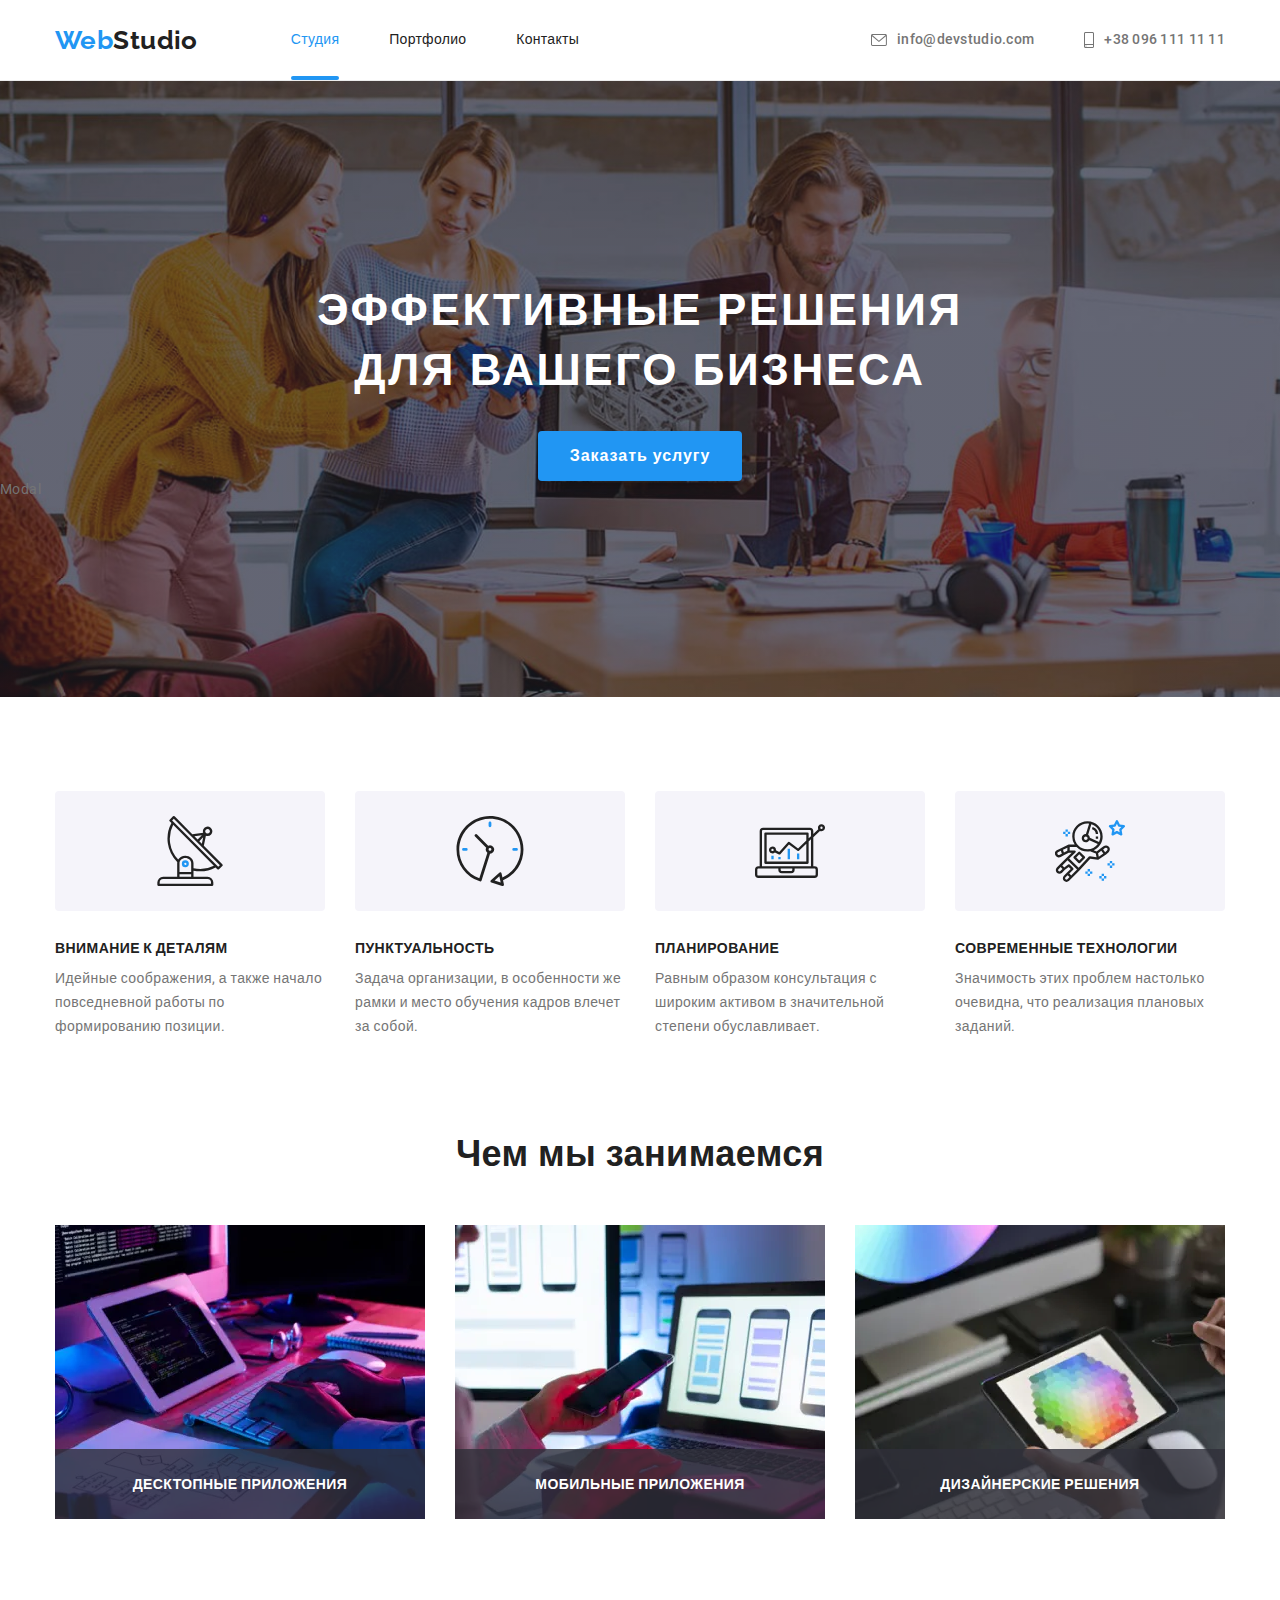
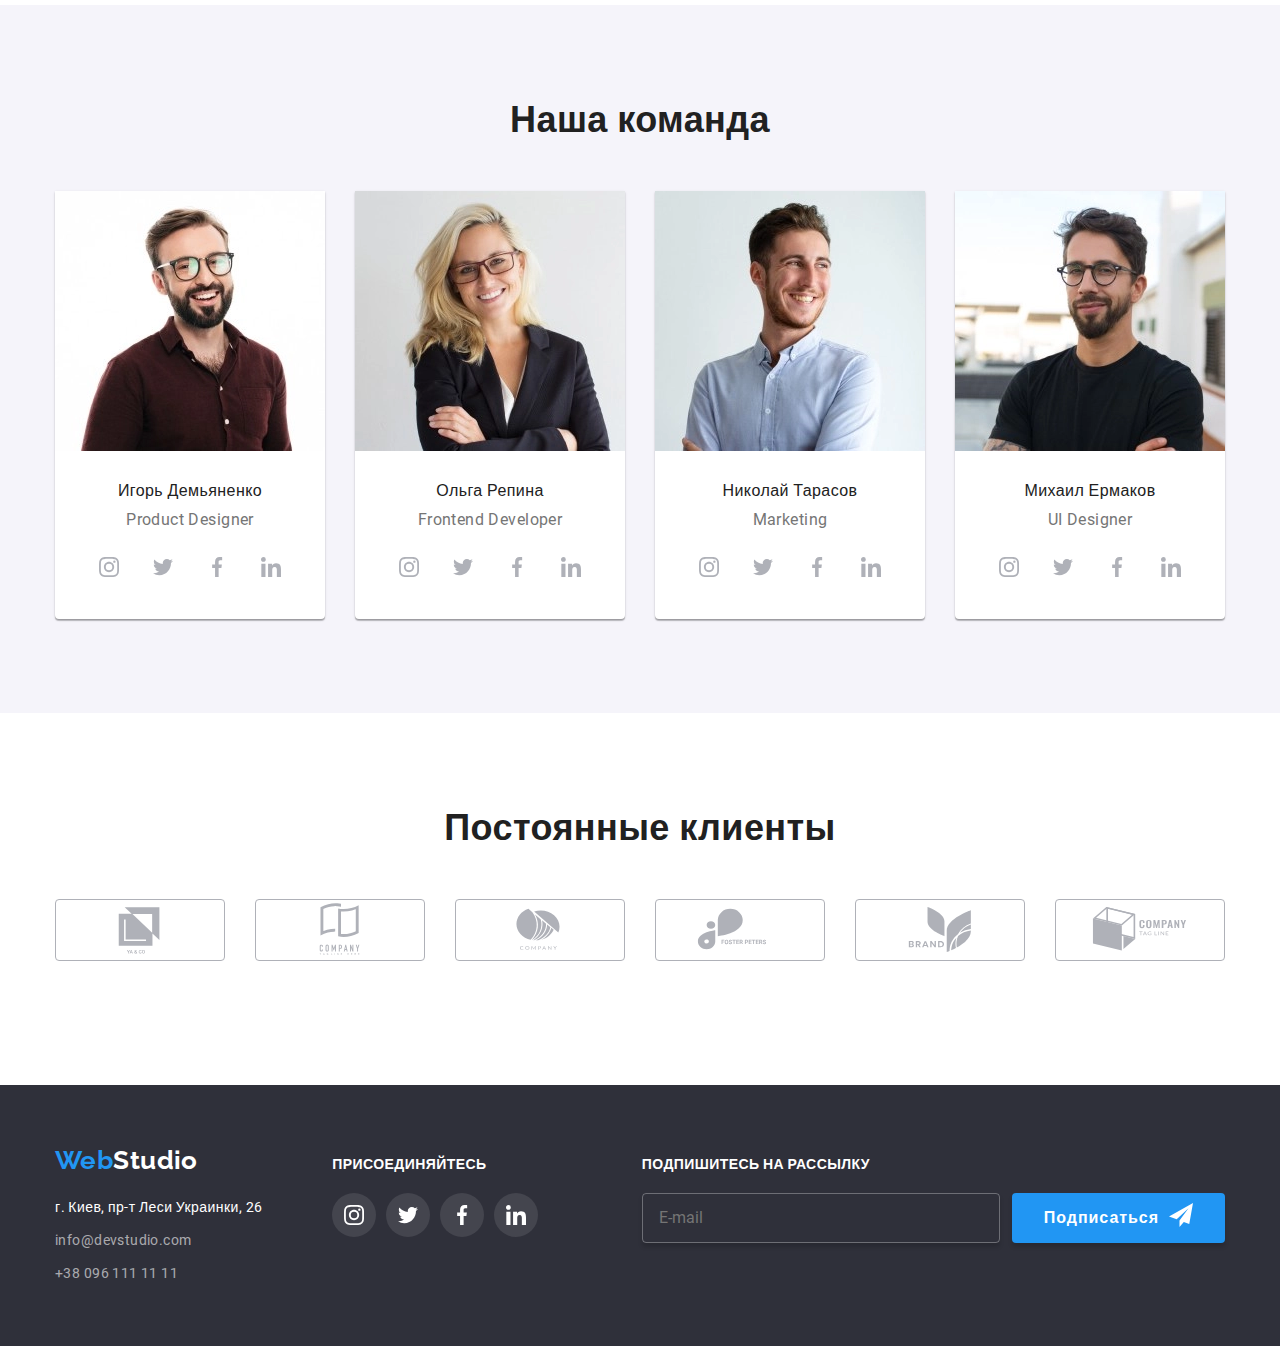
==== commit 18ce0b2e: "Fix bugs" ====
--- a/index.html
+++ b/index.html
@@ -15,7 +15,7 @@
   </head>
 
   <body>
-    <!-- <header class="header">
+    <header class="header">
       <div class="container header__container">
         <a class="logo header__logo link" href="./index.html"
           ><span class="logo--accent">Web</span>Studio</a
@@ -95,11 +95,11 @@
           </li>
         </ul>
       </div>
-    </header> -->
+    </header>
 
     <main>
       <!-- Hero -->
-      <!-- <section class="hero">
+      <section class="hero">
         <div class="container">
           <h1 class="hero__title">Эффективные решения для вашего бизнеса</h1>
           <button class="button hero__button" type="button" data-modal-open>Заказать услугу</button>
@@ -167,7 +167,7 @@
             </form>
           </div>
         </div>
-      </section> -->
+      </section>
 
       <!-- Our advantages -->
       <section class="section">
@@ -221,7 +221,7 @@
       </section>
 
       <!-- What are we doing -->
-      <!-- <section class="we-doing">
+      <section class="we-doing">
         <div class="container">
           <h2 class="title-section">Чем мы занимаемся</h2>
           <ul class="list we-doing__list card-set">
@@ -297,10 +297,10 @@
             </li>
           </ul>
         </div>
-      </section> -->
+      </section>
 
       <!-- Our team -->
-      <!-- <section class="section team">
+      <section class="section team">
         <div class="container">
           <h2 class="title-section">Наша команда</h2>
           <ul class="list team__list card-set">
@@ -751,11 +751,11 @@
             </li>
           </ul>
         </div>
-      </section> -->
+      </section>
 
       <!-- Regular client -->
 
-      <!-- <section class="section">
+      <section class="section">
         <div class="container">
           <h2 class="title-section">Постоянные клиенты</h2>
           <ul class="list client">
@@ -803,10 +803,10 @@
             </li>
           </ul>
         </div>
-      </section> -->
+      </section>
     </main>
 
-    <!-- <footer class="footer">
+    <footer class="footer">
       <div class="container footer__container">
         <div class="footer__box">
           <div class="footer__content">
@@ -916,7 +916,7 @@
           </div>
         </form>
       </div>
-    </footer> -->
+    </footer>
 
     <script src="./js/modal.js"></script>
     <script src="./js/mobile-menu.js"></script>
--- a/css/main.min.css
+++ b/css/main.min.css
@@ -1,5 +1 @@
-<<<<<<< HEAD
-@font-face{font-family:"Roboto";font-style:normal;font-weight:400;src:url("../../fonts/roboto-v30-latin-regular.eot");src:local(""),url("../../fonts/roboto-v30-latin-regular.eot?#iefix") format("embedded-opentype"),url("../../fonts/roboto-v30-latin-regular.woff2") format("woff2"),url("../../fonts/roboto-v30-latin-regular.woff") format("woff"),url("../../fonts/roboto-v30-latin-regular.ttf") format("truetype"),url("../../fonts/roboto-v30-latin-regular.svg#Roboto") format("svg")}@font-face{font-family:"Roboto";font-style:normal;font-weight:500;src:url("../../fonts/roboto-v30-latin-500.eot");src:local(""),url("../../fonts/roboto-v30-latin-500.eot?#iefix") format("embedded-opentype"),url("../../fonts/roboto-v30-latin-500.woff2") format("woff2"),url("../../fonts/roboto-v30-latin-500.woff") format("woff"),url("../../fonts/roboto-v30-latin-500.ttf") format("truetype"),url("../../fonts/roboto-v30-latin-500.svg#Roboto") format("svg")}@font-face{font-family:"Roboto";font-style:normal;font-weight:700;src:url("../../fonts/roboto-v30-latin-700.eot");src:local(""),url("../../fonts/roboto-v30-latin-700.eot?#iefix") format("embedded-opentype"),url("../../fonts/roboto-v30-latin-700.woff2") format("woff2"),url("../../fonts/roboto-v30-latin-700.woff") format("woff"),url("../../fonts/roboto-v30-latin-700.ttf") format("truetype"),url("../../fonts/roboto-v30-latin-700.svg#Roboto") format("svg")}@font-face{font-family:"Roboto";font-style:normal;font-weight:900;src:url("../../fonts/roboto-v30-latin-900.eot");src:local(""),url("../../fonts/roboto-v30-latin-900.eot?#iefix") format("embedded-opentype"),url("../../fonts/roboto-v30-latin-900.woff2") format("woff2"),url("../../fonts/roboto-v30-latin-900.woff") format("woff"),url("../../fonts/roboto-v30-latin-900.ttf") format("truetype"),url("../../fonts/roboto-v30-latin-900.svg#Roboto") format("svg")}@font-face{font-family:"Raleway";font-style:normal;font-weight:700;src:url("../../fonts/raleway-v27-latin-700.eot");src:local(""),url("../../fonts/raleway-v27-latin-700.eot?#iefix") format("embedded-opentype"),url("../../fonts/raleway-v27-latin-700.woff2") format("woff2"),url("../../fonts/raleway-v27-latin-700.woff") format("woff"),url("../../fonts/raleway-v27-latin-700.ttf") format("truetype"),url("../../fonts/raleway-v27-latin-700.svg#Raleway") format("svg")}/*! modern-normalize v1.1.0 | MIT License | https://github.com/sindresorhus/modern-normalize */*,::before,::after{-webkit-box-sizing:border-box;box-sizing:border-box}html{-moz-tab-size:4;-o-tab-size:4;tab-size:4}html{line-height:1.15;-webkit-text-size-adjust:100%}body{margin:0}body{font-family:system-ui,-apple-system,"Segoe UI",Roboto,Helvetica,Arial,sans-serif,"Apple Color Emoji","Segoe UI Emoji"}hr{height:0;color:inherit}abbr[title]{-webkit-text-decoration:underline dotted;text-decoration:underline dotted}b,strong{font-weight:bolder}code,kbd,samp,pre{font-family:ui-monospace,SFMono-Regular,Consolas,"Liberation Mono",Menlo,monospace;font-size:1em}small{font-size:80%}sub,sup{font-size:75%;line-height:0;position:relative;vertical-align:baseline}sub{bottom:-0.25em}sup{top:-0.5em}table{text-indent:0;border-color:inherit}button,input,optgroup,select,textarea{font-family:inherit;font-size:100%;line-height:1.15;margin:0}button,select{text-transform:none}button,[type=button],[type=reset],[type=submit]{-webkit-appearance:button}::-moz-focus-inner{border-style:none;padding:0}:-moz-focusring{outline:1px dotted ButtonText}:-moz-ui-invalid{box-shadow:none}legend{padding:0}progress{vertical-align:baseline}::-webkit-inner-spin-button,::-webkit-outer-spin-button{height:auto}[type=search]{-webkit-appearance:textfield;outline-offset:-2px}::-webkit-search-decoration{-webkit-appearance:none}::-webkit-file-upload-button{-webkit-appearance:button;font:inherit}summary{display:list-item}:root{--text-color: #757575;--title-color: #212121;--white-clr: #ffffff;--social-color: #afb1b8;--accent-color: #2196f3;--address-color-contact: rgba(255, 255, 255, 0.6);--background-white: #ffffff;--background-button: #f5f4fa;--background-second: #2f303a;--background-section-team: #f5f4fa;--background-button-hover: #188ce8;--bgc-footer-link: rgba(255, 255, 255, 0.1);--bgc-desc-pic-going: rgba(47, 48, 58, 0.8);--time: 250ms;--cubic: cubic-bezier(0.4, 0, 0.2, 1);--indent: 30px;--items: 3}.visually-hidden{position:absolute;width:1px;height:1px;margin:-1px;border:0;padding:0;white-space:nowrap;-webkit-clip-path:inset(100%);clip-path:inset(100%);clip:rect(0 0 0 0);overflow:hidden}.card-set{display:-webkit-box;display:-ms-flexbox;display:flex;-ms-flex-wrap:wrap;flex-wrap:wrap;gap:var(--indent)}.card-set__item{-ms-flex-preferred-size:calc((100% - var(--indent)*(var(--items) - 1))/var(--items));flex-basis:calc((100% - var(--indent)*(var(--items) - 1))/var(--items))}h1,h2,h3,h4,h5,h6,p{margin:0}.link{text-decoration:none;color:inherit}.list{list-style:none;padding:0;margin:0}img{display:block;max-width:100%;height:auto}body{background-color:var(--background-white);color:var(--text-color);font-family:"Roboto",sans-serif;font-size:14px;letter-spacing:.03em}.section{padding-top:60px;padding-bottom:60px}@media screen and (min-width: 1200px){.section{padding-top:94px;padding-bottom:94px}}.container{width:100%;margin-left:auto;margin-right:auto;padding-left:15px;padding-right:15px}@media screen and (min-width: 480px){.container{max-width:480px}}@media screen and (min-width: 768px){.container{max-width:768px}}@media screen and (min-width: 1200px){.container{max-width:1200px}}.button{display:-webkit-box;display:-ms-flexbox;display:flex;padding:10px 32px;-webkit-box-pack:center;-ms-flex-pack:center;justify-content:center;min-width:200px;font-family:inherit;font-weight:700;font-size:16px;line-height:1.88;letter-spacing:.06em;border-radius:4px;border:none;background-color:var(--accent-color);color:var(--white-clr);-webkit-box-shadow:0px 4px 4px rgba(0,0,0,.15);box-shadow:0px 4px 4px rgba(0,0,0,.15);-webkit-transition:background-color var(--time) var(--cubic);transition:background-color var(--time) var(--cubic);cursor:pointer}.button__icon{width:24px;height:24px;fill:currentColor;margin-left:10px}.button:hover,.button:focus{background-color:var(--background-button-hover)}.logo{display:inline-block;font-family:"Raleway",sans-serif;font-weight:700;font-size:24px;line-height:1.1666666667;color:var(--title-color)}.logo--accent{color:var(--accent-color)}.logo--light{color:var(--white-clr)}@media screen and (min-width: 1200px){.logo{font-size:26px;line-height:1.1923076923}}.site-nav{display:none}@media screen and (min-width: 768px){.site-nav{display:-webkit-box;display:-ms-flexbox;display:flex;margin:0 auto}}@media screen and (min-width: 1200px){.site-nav{margin:0}}.site-nav__list{color:var(--title-color);font-weight:500;line-height:1.14;letter-spacing:.02em}.site-nav__link{-webkit-transition:color var(--time) var(--cubic);transition:color var(--time) var(--cubic)}.site-nav__link:hover,.site-nav__link:focus{color:var(--accent-color)}.site-nav__current{position:relative;color:var(--accent-color)}.site-nav__current::after{position:absolute;left:0;bottom:-3px;content:"";display:inline-block;width:100%;height:4px;background-color:var(--accent-color);border-radius:2px}@media screen and (min-width: 1200px){.site-nav__current::after{bottom:-1px}}.site-nav__list{display:-webkit-box;display:-ms-flexbox;display:flex}.site-nav .site-nav__item{margin-right:50px}.site-nav__item:last-child{margin-right:0px}.site-nav__link{padding-top:32px;padding-bottom:32px}.contact{display:none;-webkit-box-align:center;-ms-flex-align:center;align-items:center;color:var(--text-color);font-size:12px;line-height:1.17;font-weight:500;letter-spacing:.02em;-webkit-transition:color var(--time) var(--cubic);transition:color var(--time) var(--cubic)}@media screen and (min-width: 768px){.contact{display:-webkit-box;display:-ms-flexbox;display:flex}}@media screen and (min-width: 1200px){.contact{font-size:14px;line-height:1.14;padding-top:32px;padding-bottom:32px}}.contact:hover,.contact:focus{color:var(--accent-color)}.contact__icon{margin-right:10px;fill:currentColor}.contact__mail{width:16px;height:12px}.contact__phone{width:10px;height:16px}@media screen and (min-width: 1200px){.contacts{margin-left:auto}}@media screen and (min-width: 768px){.contacts__item:not(:last-child){margin-bottom:10px}}@media screen and (min-width: 1200px){.contacts__item:not(:last-child){margin-bottom:0}}@media screen and (min-width: 1200px){.contacts{display:-webkit-box;display:-ms-flexbox;display:flex}.contacts__item:not(:last-child){margin-right:50px}}.card-overlay{position:relative;overflow:hidden}.card-overlay__desc{position:absolute;bottom:-100%;left:0;display:inline-block;width:100%;height:100%;padding:63px 24px;margin:0;font-size:18px;line-height:1.56;color:var(--white-clr);background-color:rgba(33,150,243,.9);-webkit-transition:-webkit-transform var(--time) var(--cubic);transition:-webkit-transform var(--time) var(--cubic);transition:transform var(--time) var(--cubic);transition:transform var(--time) var(--cubic), -webkit-transform var(--time) var(--cubic)}.work-card:hover .card-overlay__desc,.work-card:focus .card-overlay__desc{-webkit-transform:translateY(-100%);transform:translateY(-100%)}.work-card{display:block;-webkit-transition:-webkit-box-shadow var(--time) var(--cubic);transition:-webkit-box-shadow var(--time) var(--cubic);transition:box-shadow var(--time) var(--cubic);transition:box-shadow var(--time) var(--cubic), -webkit-box-shadow var(--time) var(--cubic)}@media screen and (min-width: 768px)and (max-width: 1199px){.work-card{display:-webkit-box;display:-ms-flexbox;display:flex;-webkit-box-orient:vertical;-webkit-box-direction:normal;-ms-flex-direction:column;flex-direction:column}}.work-card:hover,.work-card:focus{-webkit-box-shadow:0px 4px 4px rgba(0,0,0,.25);box-shadow:0px 4px 4px rgba(0,0,0,.25)}.work-card__transcription{padding:20px 24px;border:1px solid #eee;border-top:none}@media screen and (min-width: 768px)and (max-width: 1199px){.work-card__transcription{display:-webkit-box;display:-ms-flexbox;display:flex;-webkit-box-orient:vertical;-webkit-box-direction:normal;-ms-flex-direction:column;flex-direction:column;-webkit-box-flex:1;-ms-flex-positive:1;flex-grow:1}}.work-card__name{color:var(--title-color);font-weight:700;font-size:18px;line-height:2;letter-spacing:.06em;margin:0 0 4px 0}.work-card__type{font-size:16px;line-height:1.88;margin:0}.filter{display:-webkit-box;display:-ms-flexbox;display:flex;-ms-flex-wrap:wrap;flex-wrap:wrap;-webkit-box-pack:start;-ms-flex-pack:start;justify-content:start;margin-bottom:40px}@media screen and (min-width: 768px){.filter{-webkit-box-pack:center;-ms-flex-pack:center;justify-content:center;margin-bottom:30px}}@media screen and (min-width: 1200px){.filter{-webkit-box-pack:center;-ms-flex-pack:center;justify-content:center;margin-bottom:50px}}.filter__button{display:block;padding:6px 22px;font-family:inherit;color:var(--title-color);font-weight:500;font-size:16px;line-height:1.62;text-align:center;background-color:var(--background-button);border:none;border-radius:4px;letter-spacing:.03em;-webkit-transition:background-color var(--time) var(--cubic),color var(--time) var(--cubic),-webkit-box-shadow var(--time) var(--cubic);transition:background-color var(--time) var(--cubic),color var(--time) var(--cubic),-webkit-box-shadow var(--time) var(--cubic);transition:background-color var(--time) var(--cubic),color var(--time) var(--cubic),box-shadow var(--time) var(--cubic);transition:background-color var(--time) var(--cubic),color var(--time) var(--cubic),box-shadow var(--time) var(--cubic),-webkit-box-shadow var(--time) var(--cubic);cursor:pointer}.filter__button:hover,.filter__button:focus{color:var(--white-clr);background-color:var(--accent-color);-webkit-box-shadow:0px 4px 4px rgba(0,0,0,.25);box-shadow:0px 4px 4px rgba(0,0,0,.25)}.filter__items:not(:last-child){margin-right:8px}.filter__items:first-child{margin-bottom:15px}@media screen and (min-width: 768px){.filter__items:first-child{margin-bottom:0}}.backdrop{position:fixed;top:0;left:0;width:100%;height:100%;background-color:rgba(0,0,0,.2);z-index:40;opacity:1;visibility:visible;pointer-events:initial;-webkit-transition:opacity var(--time) var(--cubic);transition:opacity var(--time) var(--cubic)}.backdrop.is-hidden{opacity:0;pointer-events:none}.close-btn{position:absolute;right:8px;top:8px;display:-webkit-box;display:-ms-flexbox;display:flex;-webkit-box-pack:center;-ms-flex-pack:center;justify-content:center;-webkit-box-align:center;-ms-flex-align:center;align-items:center;width:30px;height:30px;padding:0;color:#000;border-radius:50%;background-color:var(--background-white);border:1px solid rgba(0,0,0,.1);cursor:pointer}.close-btn__icon{width:15px;height:15px;fill:currentColor;-webkit-transition:color var(--time) var(--cubic);transition:color var(--time) var(--cubic)}.close-btn:hover .close-btn__icon,.close-btn:focus .close-btn__icon{color:var(--accent-color)}.checkbox__custom{display:-webkit-box;display:-ms-flexbox;display:flex;-webkit-box-pack:center;-ms-flex-pack:center;justify-content:center;-webkit-box-align:center;-ms-flex-align:center;align-items:center;margin-right:7px;width:16px;height:15px;-webkit-transition:background-color var(--time) var(--cubic),order-radius var(--time) var(--cubic);transition:background-color var(--time) var(--cubic),order-radius var(--time) var(--cubic)}.checkbox__icon--on{width:11px;height:8px;fill:var(--white-clr);opacity:0;-webkit-transition:opacity var(--time) var(--cubic);transition:opacity var(--time) var(--cubic)}.checkbox__icon--off{fill:var(--title-color);-webkit-transition:opacity var(--time) var(--cubic);transition:opacity var(--time) var(--cubic)}.checkbox:checked+.checkbox__custom{background-color:var(--accent-color);border-radius:2px}.checkbox:checked+.checkbox__custom .checkbox__icon--on{opacity:1}.checkbox:checked+.checkbox__custom .checkbox__icon--off{opacity:0}.checkbox:focus+.checkbox__custom{outline:#101010 solid 1px}.agreement{display:-webkit-box;display:-ms-flexbox;display:flex;-webkit-box-pack:center;-ms-flex-pack:center;justify-content:center;-webkit-box-align:center;-ms-flex-align:center;align-items:center;margin-bottom:30px}.agreement__text{display:inline-block;font-size:12px;line-height:1.1666666667}@media screen and (min-width: 1200px){.agreement__text{font-size:14px;line-height:1.71}}.agreement__text--no-select{-webkit-user-select:none;-moz-user-select:none;-ms-user-select:none;user-select:none}.agreement-link{color:var(--accent-color)}.modal-label{display:block;position:relative;margin-bottom:10px}.modal-label__input{width:100%;height:40px;padding:10px 10px 10px 35px;color:var(--text-color);border:1px solid rgba(33,33,33,.2);border-radius:4px;-webkit-transition:border-color var(--time) var(--cubic);transition:border-color var(--time) var(--cubic)}.modal-label__desc{display:inline-block;margin:0 0 4px 0;font-size:12px;line-height:1.1666666667;letter-spacing:.01em}.modal-label__icon{position:absolute;bottom:0;left:0;width:18px;height:18px;-webkit-transform-origin:bottom left;transform-origin:bottom left;-webkit-transform:translateX(12px) translateY(-11px);transform:translateX(12px) translateY(-11px);fill:var(--title-color);-webkit-transition:fill var(--time) var(--cubic);transition:fill var(--time) var(--cubic)}.modal-label__input:focus-within+.modal-label__icon,.modal-label__input:hover+.modal-label__icon{fill:var(--accent-color)}.modal-label__input:focus-within,.modal-label__input:hover{border-color:var(--accent-color);outline:rgba(0,0,0,0)}.modal-textarea{width:100%;height:120px;padding:12px 16px;font-size:12px;line-height:1.1666666667;letter-spacing:.01em;color:var(--text-color);border:1px solid rgba(33,33,33,.2);border-radius:4px;resize:none;-webkit-transition:border-color var(--time) var(--cubic);transition:border-color var(--time) var(--cubic)}.modal-textarea_textarea{display:block}.modal-textarea:focus-within,.modal-textarea:hover{border-color:var(--accent-color);outline:rgba(0,0,0,0)}@media screen and (min-width: 1200px){.mailing-form{margin-left:auto}}.mailing-form__call{margin-bottom:20px;text-align:center}@media screen and (min-width: 1200px){.mailing-form__call{text-align:start}}.mailing-form__blok{display:block}@media screen and (min-width: 1200px){.mailing-form__blok{display:-webkit-inline-box;display:-ms-inline-flexbox;display:inline-flex}}.mailing-form__label{display:block;margin-left:auto;margin-right:auto;margin-bottom:20px;width:100%;height:50px}@media screen and (min-width: 480px){.mailing-form__label{width:450px}}@media screen and (min-width: 1200px){.mailing-form__label{width:358px;margin:0 12px 0 0}}.mailing-form__input{display:block;width:inherit;height:inherit;padding:15px 16px;font-size:16px;line-height:1.25;color:rgba(255,255,255,.6);background-color:rgba(0,0,0,0);border:1px solid rgba(255,255,255,.3);-webkit-box-shadow:0px 4px 4px rgba(0,0,0,.15);box-shadow:0px 4px 4px rgba(0,0,0,.15);border-radius:4px}.footer_button{margin:auto}@media screen and (min-width: 1200px){.footer_button{margin:0}}.addres{font-style:normal}.addres__item:not(:last-child){margin-bottom:9px}.addres__map{line-height:1.71;color:var(--white-clr);-webkit-transition:color var(--time) var(--cubic);transition:color var(--time) var(--cubic)}.addres__contacts{color:var(--address-color-contact);line-height:1.71;-webkit-transition:color var(--time) var(--cubic);transition:color var(--time) var(--cubic)}.addres__map:hover,.addres__map:focus,.addres__contacts:hover,.addres__contacts:focus{color:var(--accent-color)}.title-section{margin-bottom:30px;color:var(--title-color);font-weight:700;font-size:28px;line-height:1.1785714286;text-align:center}@media screen and (min-width: 1200px){.title-section{margin-bottom:50px;font-size:36px;line-height:1.17}}.social{display:-webkit-box;display:-ms-flexbox;display:flex;-webkit-box-pack:center;-ms-flex-pack:center;justify-content:center}.social__link{display:-webkit-box;display:-ms-flexbox;display:flex;-webkit-box-pack:center;-ms-flex-pack:center;justify-content:center;-webkit-box-align:center;-ms-flex-align:center;align-items:center;width:44px;height:44px;border-radius:50%;-webkit-transition:background-color var(--time) var(--cubic);transition:background-color var(--time) var(--cubic)}.social__item:not(:last-child){margin-right:10px}.social__icon{width:20px;height:20px;fill:currentColor}.social__link--light{color:var(--social-color);cursor:pointer}.social__link--dark{color:var(--white-clr);background-color:var(--bgc-footer-link)}.social__link--light:hover,.social__link--light:focus{background-color:var(--accent-color);color:var(--white-clr)}.social__link--dark:hover,.social__link--dark:focus{background-color:var(--accent-color);cursor:pointer}.header{border-bottom:1px solid #ececec}@media screen and (min-width: 1200px){.header__logo{margin-right:93px}}.header__container{display:-webkit-box;display:-ms-flexbox;display:flex;-webkit-box-align:center;-ms-flex-align:center;align-items:center;padding:10px 15px}@media screen and (min-width: 768px){.header__container{padding-top:21px;padding-bottom:21px;-webkit-box-pack:justify;-ms-flex-pack:justify;justify-content:space-between}}@media screen and (min-width: 1200px){.header__container{padding:0 15px;-webkit-box-pack:start;-ms-flex-pack:start;justify-content:flex-start}}.mobile-menu{position:fixed;top:0;left:0;z-index:20;width:100vw;height:100vh;-webkit-transform:translateX(110%);transform:translateX(110%);-webkit-transition:-webkit-transform var(--time) var(--cubic);transition:-webkit-transform var(--time) var(--cubic);transition:transform var(--time) var(--cubic);transition:transform var(--time) var(--cubic), -webkit-transform var(--time) var(--cubic);display:-webkit-box;display:-ms-flexbox;display:flex;-webkit-box-orient:vertical;-webkit-box-direction:normal;-ms-flex-direction:column;flex-direction:column;padding:48px 40px;background-color:var(--background-white)}@media screen and (min-width: 768px){.mobile-menu{display:none}}.mobile-menu__btn{display:-webkit-box;display:-ms-flexbox;display:flex;-webkit-box-align:center;-ms-flex-align:center;align-items:center;-webkit-box-pack:center;-ms-flex-pack:center;justify-content:center;width:40px;height:40px;padding:0;background-color:rgba(0,0,0,0);border:none;margin-left:auto;z-index:30}@media screen and (min-width: 768px){.mobile-menu__btn{display:none}}.mobile-menu__burger{-webkit-transition:opacity var(--time) var(--cubic),fill var(--time) var(--cubic);transition:opacity var(--time) var(--cubic),fill var(--time) var(--cubic)}.mobile-menu__btn.is-open .mobile-menu__burger{opacity:0}.mobile-menu__close{opacity:0;-webkit-transition:opacity var(--time) var(--cubic),fill var(--time) var(--cubic);transition:opacity var(--time) var(--cubic),fill var(--time) var(--cubic)}.mobile-menu__btn.is-open .mobile-menu__close{opacity:1}.mobile-menu__btn:hover .mobile-menu__burger,.mobile-menu__btn:focus .mobile-menu__burger,.mobile-menu__btn:hover .mobile-menu__close,.mobile-menu__btn:focus .mobile-menu__close{fill:var(--accent-color)}.mobile-menu__nav{margin:0;padding:0;font-weight:500;font-size:40px;line-height:1.175;letter-spacing:.02em;color:var(--title-color);margin-bottom:auto}.mobile-menu__item:not(:last-child){margin-bottom:32px}.mobile-menu__current{color:var(--accent-color)}.mobile-menu__contact{font-weight:500;font-size:24px;line-height:1.1666666667;letter-spacing:.02em;margin-bottom:64px}.mobile-menu__contact:not(:last-child){margin-bottom:32px;font-size:34px;line-height:1.1764705882;color:var(--accent-color)}.mobile-menu__socials{display:-webkit-box;display:-ms-flexbox;display:flex;text-align:center;-ms-flex-wrap:wrap;flex-wrap:wrap;gap:10px;font-weight:500;font-size:18px;line-height:1.22;letter-spacing:.02em;color:var(--accent-color)}.mobile-menu__social:not(:last-child){padding-right:10px;border-right:1px solid rgba(33,33,33,.2)}.mobile-menu.is-open{-webkit-transform:translateX(0);transform:translateX(0)}.hero{position:relative;padding:118px 0;max-width:1600px;margin-left:auto;margin-right:auto;background-color:var(--background-second);background-position:center;background-repeat:no-repeat;background-size:cover;background-image:-webkit-gradient(linear, left top, left bottom, from(rgba(47, 48, 58, 0.4)), to(rgba(47, 48, 58, 0.4))),url(../images/bg-image/team-bg_sm.jpg);background-image:linear-gradient(rgba(47, 48, 58, 0.4), rgba(47, 48, 58, 0.4)),url(../images/bg-image/team-bg_sm.jpg)}@media(min-device-pixel-ratio: 2),(-webkit-min-device-pixel-ratio: 2),(min-resolution: 192dpi),(min-resolution: 2dppx){.hero{background-image:-webkit-gradient(linear, left top, left bottom, from(rgba(47, 48, 58, 0.4)), to(rgba(47, 48, 58, 0.4))),url(../images/bg-image/team-bg_sm@2x.jpg);background-image:linear-gradient(rgba(47, 48, 58, 0.4), rgba(47, 48, 58, 0.4)),url(../images/bg-image/team-bg_sm@2x.jpg)}}@media screen and (min-width: 768px){.hero{background-image:-webkit-gradient(linear, left top, left bottom, from(rgba(47, 48, 58, 0.4)), to(rgba(47, 48, 58, 0.4))),url(../images/bg-image/team-bg_md.jpg);background-image:linear-gradient(rgba(47, 48, 58, 0.4), rgba(47, 48, 58, 0.4)),url(../images/bg-image/team-bg_md.jpg)}}@media screen and (min-width: 768px)and (min-device-pixel-ratio: 2),screen and (min-width: 768px)and (-webkit-min-device-pixel-ratio: 2),screen and (min-width: 768px)and (min-resolution: 192dpi),screen and (min-width: 768px)and (min-resolution: 2dppx){.hero{background-image:-webkit-gradient(linear, left top, left bottom, from(rgba(47, 48, 58, 0.4)), to(rgba(47, 48, 58, 0.4))),url(../images/bg-image/team-bg_md@2x.jpg);background-image:linear-gradient(rgba(47, 48, 58, 0.4), rgba(47, 48, 58, 0.4)),url(../images/bg-image/team-bg_md@2x.jpg)}}@media screen and (min-width: 1200px){.hero{padding:200px 0;background-image:-webkit-gradient(linear, left top, left bottom, from(rgba(47, 48, 58, 0.4)), to(rgba(47, 48, 58, 0.4))),url(../images/bg-image/team-bg_lg.jpg);background-image:linear-gradient(rgba(47, 48, 58, 0.4), rgba(47, 48, 58, 0.4)),url(../images/bg-image/team-bg_lg.jpg)}}@media screen and (min-width: 1200px)and (min-device-pixel-ratio: 2),screen and (min-width: 1200px)and (-webkit-min-device-pixel-ratio: 2),screen and (min-width: 1200px)and (min-resolution: 192dpi),screen and (min-width: 1200px)and (min-resolution: 2dppx){.hero{background-image:-webkit-gradient(linear, left top, left bottom, from(rgba(47, 48, 58, 0.4)), to(rgba(47, 48, 58, 0.4))),url(../images/bg-image/team-bg_lg@2x.jpg);background-image:linear-gradient(rgba(47, 48, 58, 0.4), rgba(47, 48, 58, 0.4)),url(../images/bg-image/team-bg_lg@2x.jpg)}}.hero__title{margin:0 auto;margin-bottom:30px;color:var(--white-clr);font-weight:900;font-size:26px;line-height:1.61;text-align:center;letter-spacing:.06em;text-transform:uppercase}@media screen and (min-width: 480px){.hero__title{width:360px}}@media screen and (min-width: 1200px){.hero__title{width:696px;font-size:44px;line-height:1.36}}.hero__button{margin-left:auto;margin-right:auto}.works__item{background-color:var(--background-white)}@media screen and (min-width: 768px)and (max-width: 1199px){.works__item{display:-webkit-box;display:-ms-flexbox;display:flex}}.works__item{--items: 1}@media screen and (min-width: 768px){.works__item{--items: 2}}@media screen and (min-width: 1200px){.works__item{--items: 3}}.modal{position:absolute;top:50%;right:50%;max-width:450px;height:609px;-webkit-transform:translate(50%, -50%);transform:translate(50%, -50%);padding:40px;background-color:var(--background-white);-webkit-box-shadow:0px 1px 3px rgba(0,0,0,.12),0px 1px 1px rgba(0,0,0,.14),0px 2px 1px rgba(0,0,0,.2);box-shadow:0px 1px 3px rgba(0,0,0,.12),0px 1px 1px rgba(0,0,0,.14),0px 2px 1px rgba(0,0,0,.2);border-radius:4px}@media screen and (min-width: 480px){.modal{width:450px;height:609px}}@media screen and (min-width: 1200px){.modal{min-width:528px;height:581px}}.modal__title{margin:0 0 12px 0;font-weight:700;font-size:20px;line-height:1.15;text-align:center;color:var(--title-color)}@media screen and (min-width: 1200px){.modal__title{line-height:1.5}}.modal__btn{margin:0 auto}.modal-label__textarea{margin-bottom:20px}@media screen and (min-width: 768px){.advantages{display:-webkit-box;display:-ms-flexbox;display:flex;-ms-flex-wrap:wrap;flex-wrap:wrap;gap:30px}}.advantages__items{max-width:450px}@media screen and (min-width: 768px){.advantages__items{max-width:354px}}@media screen and (min-width: 1200px){.advantages__items{max-width:270px}}.advantages__items:not(:last-child){margin-bottom:30px}@media screen and (min-width: 768px){.advantages__items:not(:last-child){margin-bottom:0}}.advantages__title{margin:0;margin-bottom:10px;color:var(--title-color);font-weight:700;font-size:14px;line-height:1.14;text-transform:uppercase;text-align:center}@media screen and (min-width: 768px){.advantages__title{text-align:start}}.advantages__text{margin:0;line-height:1.71}.advantages__icon{display:-webkit-box;display:-ms-flexbox;display:flex;-webkit-box-pack:center;-ms-flex-pack:center;justify-content:center;-webkit-box-align:center;-ms-flex-align:center;align-items:center;height:120px;margin-bottom:30px;background-color:var(--background-button);border-radius:4px}.we-doing{display:none;padding-bottom:86px}@media screen and (min-width: 1200px){.we-doing{display:block}}.we-doing__list{--items: 3}.we-doing__items{position:relative;z-index:1}.we-doing__desc-pic{position:absolute;left:0;bottom:0;display:-webkit-box;display:-ms-flexbox;display:flex;-webkit-box-pack:center;-ms-flex-pack:center;justify-content:center;-webkit-box-align:center;-ms-flex-align:center;align-items:center;width:100%;height:70px;margin:0;font-weight:700;line-height:1.1428571429;text-transform:uppercase;color:var(--white-clr);background-color:var(--bgc-desc-pic-going)}.team{background-color:var(--background-section-team)}.team__list{--items: 1}@media screen and (min-width: 768px){.team__list{--items: 2}}@media screen and (min-width: 1200px){.team__list{--items: 4}}.team__card{padding-top:30px;padding-bottom:24px}@media screen and (min-width: 1200px){.team__card{padding-bottom:30px}}.team__name{margin:0;margin-bottom:10px;color:var(--title-color);font-weight:500;font-size:16px;line-height:1.19;text-align:center}.team__profession{margin-bottom:16px;font-size:16px;line-height:1.19;text-align:center}.team__fon-foto{max-width:450px;background-color:var(--background-white);-webkit-box-shadow:0px 1px 3px rgba(0,0,0,.12),0px 1px 1px rgba(0,0,0,.14),0px 2px 1px rgba(0,0,0,.2);box-shadow:0px 1px 3px rgba(0,0,0,.12),0px 1px 1px rgba(0,0,0,.14),0px 2px 1px rgba(0,0,0,.2);border-radius:0px 0px 4px 4px}@media screen and (min-width: 768px){.team__fon-foto{max-width:354px}}@media screen and (min-width: 1200px){.team__fon-foto{max-width:270px}}.client{display:-webkit-box;display:-ms-flexbox;display:flex;-ms-flex-wrap:wrap;flex-wrap:wrap;gap:30px;-webkit-box-pack:center;-ms-flex-pack:center;justify-content:center}.client__link{display:-webkit-box;display:-ms-flexbox;display:flex;-webkit-box-pack:center;-ms-flex-pack:center;justify-content:center;-webkit-box-align:center;-ms-flex-align:center;align-items:center;color:var(--social-color);border:1px solid var(--social-color);border-radius:4px;-webkit-transition:color var(--time) var(--cubic),border-color var(--time) var(--cubic);transition:color var(--time) var(--cubic),border-color var(--time) var(--cubic)}.client__item{-ms-flex-preferred-size:210px;flex-basis:210px;height:92px}@media screen and (min-width: 768px){.client__item{-ms-flex-preferred-size:226px;flex-basis:226px}}@media screen and (min-width: 1200px){.client__item{-ms-flex-preferred-size:170px;flex-basis:170px}}.client__icon{width:106px;height:60px;fill:currentColor}.client__link:hover,.client__link:focus{color:var(--accent-color);border-color:var(--accent-color)}.footer{background-color:var(--background-second);padding:60px 0}.footer__content{text-align:center;margin-bottom:60px}@media screen and (min-width: 1200px){.footer__content{margin-right:70px;margin-bottom:0;text-align:start}}@media screen and (min-width: 768px){.footer__box{display:-webkit-box;display:-ms-flexbox;display:flex;-ms-flex-pack:distribute;justify-content:space-around;-webkit-box-align:baseline;-ms-flex-align:baseline;align-items:baseline}}@media screen and (min-width: 1200px){.footer__box{display:-webkit-box;display:-ms-flexbox;display:flex;-webkit-box-align:baseline;-ms-flex-align:baseline;align-items:baseline}}@media screen and (min-width: 1200px){.footer__container{display:-webkit-box;display:-ms-flexbox;display:flex;-webkit-box-align:baseline;-ms-flex-align:baseline;align-items:baseline}}.footer__logo{margin-bottom:20px}.footer__social{text-align:center;margin-bottom:60px}@media screen and (min-width: 1200px){.footer__social{margin-bottom:0;text-align:start}}.footer__call{margin-bottom:20px}.call__strong{margin:0;font-weight:700;line-height:1.14;text-transform:uppercase;color:var(--white-clr)}/*# sourceMappingURL=main.min.css.map */
-=======
-@font-face{font-family:"Roboto";font-style:normal;font-weight:400;src:url("../../fonts/roboto-v30-latin-regular.eot");src:local(""),url("../../fonts/roboto-v30-latin-regular.eot?#iefix") format("embedded-opentype"),url("../../fonts/roboto-v30-latin-regular.woff2") format("woff2"),url("../../fonts/roboto-v30-latin-regular.woff") format("woff"),url("../../fonts/roboto-v30-latin-regular.ttf") format("truetype"),url("../../fonts/roboto-v30-latin-regular.svg#Roboto") format("svg")}@font-face{font-family:"Roboto";font-style:normal;font-weight:500;src:url("../../fonts/roboto-v30-latin-500.eot");src:local(""),url("../../fonts/roboto-v30-latin-500.eot?#iefix") format("embedded-opentype"),url("../../fonts/roboto-v30-latin-500.woff2") format("woff2"),url("../../fonts/roboto-v30-latin-500.woff") format("woff"),url("../../fonts/roboto-v30-latin-500.ttf") format("truetype"),url("../../fonts/roboto-v30-latin-500.svg#Roboto") format("svg")}@font-face{font-family:"Roboto";font-style:normal;font-weight:700;src:url("../../fonts/roboto-v30-latin-700.eot");src:local(""),url("../../fonts/roboto-v30-latin-700.eot?#iefix") format("embedded-opentype"),url("../../fonts/roboto-v30-latin-700.woff2") format("woff2"),url("../../fonts/roboto-v30-latin-700.woff") format("woff"),url("../../fonts/roboto-v30-latin-700.ttf") format("truetype"),url("../../fonts/roboto-v30-latin-700.svg#Roboto") format("svg")}@font-face{font-family:"Roboto";font-style:normal;font-weight:900;src:url("../../fonts/roboto-v30-latin-900.eot");src:local(""),url("../../fonts/roboto-v30-latin-900.eot?#iefix") format("embedded-opentype"),url("../../fonts/roboto-v30-latin-900.woff2") format("woff2"),url("../../fonts/roboto-v30-latin-900.woff") format("woff"),url("../../fonts/roboto-v30-latin-900.ttf") format("truetype"),url("../../fonts/roboto-v30-latin-900.svg#Roboto") format("svg")}@font-face{font-family:"Raleway";font-style:normal;font-weight:700;src:url("../../fonts/raleway-v27-latin-700.eot");src:local(""),url("../../fonts/raleway-v27-latin-700.eot?#iefix") format("embedded-opentype"),url("../../fonts/raleway-v27-latin-700.woff2") format("woff2"),url("../../fonts/raleway-v27-latin-700.woff") format("woff"),url("../../fonts/raleway-v27-latin-700.ttf") format("truetype"),url("../../fonts/raleway-v27-latin-700.svg#Raleway") format("svg")}/*! modern-normalize v1.1.0 | MIT License | https://github.com/sindresorhus/modern-normalize */*,::before,::after{-webkit-box-sizing:border-box;box-sizing:border-box}html{-moz-tab-size:4;-o-tab-size:4;tab-size:4}html{line-height:1.15;-webkit-text-size-adjust:100%}body{margin:0}body{font-family:system-ui,-apple-system,"Segoe UI",Roboto,Helvetica,Arial,sans-serif,"Apple Color Emoji","Segoe UI Emoji"}hr{height:0;color:inherit}abbr[title]{-webkit-text-decoration:underline dotted;text-decoration:underline dotted}b,strong{font-weight:bolder}code,kbd,samp,pre{font-family:ui-monospace,SFMono-Regular,Consolas,"Liberation Mono",Menlo,monospace;font-size:1em}small{font-size:80%}sub,sup{font-size:75%;line-height:0;position:relative;vertical-align:baseline}sub{bottom:-0.25em}sup{top:-0.5em}table{text-indent:0;border-color:inherit}button,input,optgroup,select,textarea{font-family:inherit;font-size:100%;line-height:1.15;margin:0}button,select{text-transform:none}button,[type=button],[type=reset],[type=submit]{-webkit-appearance:button}::-moz-focus-inner{border-style:none;padding:0}:-moz-focusring{outline:1px dotted ButtonText}:-moz-ui-invalid{box-shadow:none}legend{padding:0}progress{vertical-align:baseline}::-webkit-inner-spin-button,::-webkit-outer-spin-button{height:auto}[type=search]{-webkit-appearance:textfield;outline-offset:-2px}::-webkit-search-decoration{-webkit-appearance:none}::-webkit-file-upload-button{-webkit-appearance:button;font:inherit}summary{display:list-item}:root{--text-color: #757575;--title-color: #212121;--white-clr: #ffffff;--social-color: #afb1b8;--accent-color: #2196f3;--adress-color-contact: rgba(255, 255, 255, 0.6);--background-white: #ffffff;--background-button: #f5f4fa;--background-second: #2f303a;--background-section-team: #f5f4fa;--background-button-hover: #188ce8;--bgc-footer-link: rgba(255, 255, 255, 0.1);--bgc-desc-pic-going: rgba(47, 48, 58, 0.8);--time: 250ms;--cubic: cubic-bezier(0.4, 0, 0.2, 1);--indent: 30px;--items: 3}.visually-hidden{position:absolute;width:1px;height:1px;margin:-1px;border:0;padding:0;white-space:nowrap;-webkit-clip-path:inset(100%);clip-path:inset(100%);clip:rect(0 0 0 0);overflow:hidden}.card-set{display:-webkit-box;display:-ms-flexbox;display:flex;-ms-flex-wrap:wrap;flex-wrap:wrap;gap:var(--indent)}.card-set__item{-ms-flex-preferred-size:calc((100% - var(--indent)*var(--items) - 1)/var(--items));flex-basis:calc((100% - var(--indent)*var(--items) - 1)/var(--items))}h1,h2,h3,h4,h5,h6,p{margin:0}.link{text-decoration:none;color:inherit}.list{list-style:none;padding:0;margin:0}img{display:block;max-width:100%;height:auto}body{background-color:var(--background-white);color:var(--text-color);font-family:"Roboto",sans-serif;font-size:14px;letter-spacing:.03em}.section{padding-top:94px;padding-bottom:94px}.container{width:100%;margin-left:auto;margin-right:auto;padding-left:15px;padding-right:15px}@media screen and (min-width: 480px){.container{max-width:480px}}@media screen and (min-width: 768px){.container{max-width:768px}}@media screen and (min-width: 1200px){.container{max-width:1200px}}.button{display:-webkit-box;display:-ms-flexbox;display:flex;padding:10px 32px;-webkit-box-pack:center;-ms-flex-pack:center;justify-content:center;min-width:200px;font-family:inherit;font-weight:700;font-size:16px;line-height:1.88;letter-spacing:.06em;border-radius:4px;border:none;background-color:var(--accent-color);color:var(--white-clr);-webkit-box-shadow:0px 4px 4px rgba(0,0,0,.15);box-shadow:0px 4px 4px rgba(0,0,0,.15);-webkit-transition:background-color var(--time) var(--cubic);transition:background-color var(--time) var(--cubic);cursor:pointer}.button__icon{width:24px;height:24px;fill:currentColor;margin-left:10px}.button:hover,.button:focus{background-color:var(--background-button-hover)}.logo{display:inline-block;font-family:"Raleway",sans-serif;font-weight:700;font-size:26px;line-height:1.19;color:var(--title-color)}.logo--accent{color:var(--accent-color)}.logo--light{color:var(--white-clr)}.site-nav{margin-right:auto}.site-nav__list{color:var(--title-color);font-weight:500;line-height:1.14;letter-spacing:.02em}.site-nav__link{-webkit-transition:color var(--time) var(--cubic);transition:color var(--time) var(--cubic)}.site-nav__link:hover,.site-nav__link:focus{color:var(--accent-color)}.site-nav__current{position:relative;color:var(--accent-color)}.site-nav__current::after{position:absolute;left:0;bottom:-1px;content:"";display:inline-block;width:100%;height:4px;background-color:var(--accent-color);border-radius:2px}.site-nav__list{display:-webkit-box;display:-ms-flexbox;display:flex}.site-nav .site-nav__item{margin-right:50px}.site-nav__item:last-child{margin-right:0px}.site-nav__link{padding-top:32px;padding-bottom:32px}.contact{display:-webkit-box;display:-ms-flexbox;display:flex;-webkit-box-align:center;-ms-flex-align:center;align-items:center;padding-top:32px;padding-bottom:32px;color:var(--text-color);line-height:1.14;font-weight:500;letter-spacing:.02em;-webkit-transition:color var(--time) var(--cubic);transition:color var(--time) var(--cubic)}.contact:hover,.contact:focus{color:var(--accent-color)}.contact__icon{margin-right:10px;fill:currentColor}.contact__mail{width:16px;height:12px}.contact__phone{width:10px;height:16px}.contacts{display:-webkit-box;display:-ms-flexbox;display:flex}.contacts__item:not(:last-child){margin-right:50px}.card-overlay{position:relative;overflow:hidden}.card-overlay__desc{position:absolute;bottom:-100%;left:0;display:inline-block;width:100%;height:100%;padding:63px 24px;margin:0;font-size:18px;line-height:1.56;color:var(--white-clr);background-color:rgba(33,150,243,.9);-webkit-transition:-webkit-transform var(--time) var(--cubic);transition:-webkit-transform var(--time) var(--cubic);transition:transform var(--time) var(--cubic);transition:transform var(--time) var(--cubic), -webkit-transform var(--time) var(--cubic)}.work-card:hover .card-overlay__desc,.work-card:focus .card-overlay__desc{-webkit-transform:translateY(-100%);transform:translateY(-100%)}.work-card{display:block;-webkit-transition:-webkit-box-shadow var(--time) var(--cubic);transition:-webkit-box-shadow var(--time) var(--cubic);transition:box-shadow var(--time) var(--cubic);transition:box-shadow var(--time) var(--cubic), -webkit-box-shadow var(--time) var(--cubic)}.work-card:hover,.work-card:focus{-webkit-box-shadow:0px 4px 4px rgba(0,0,0,.25);box-shadow:0px 4px 4px rgba(0,0,0,.25)}.work-card__transcription{padding:20px 24px;border:1px solid #eee;border-top:none}.work-card__name{color:var(--title-color);font-weight:700;font-size:18px;line-height:2;letter-spacing:.06em;margin:0 0 4px 0}.work-card__type{font-size:16px;line-height:1.88;margin:0}.filter{display:-webkit-box;display:-ms-flexbox;display:flex;-webkit-box-pack:center;-ms-flex-pack:center;justify-content:center;margin-bottom:50px}.filter__button{display:block;padding:6px 22px;font-family:inherit;color:var(--title-color);font-weight:500;font-size:16px;line-height:1.62;text-align:center;background-color:var(--background-button);border:none;border-radius:4px;letter-spacing:.03em;-webkit-transition:background-color var(--time) var(--cubic),color var(--time) var(--cubic),-webkit-box-shadow var(--time) var(--cubic);transition:background-color var(--time) var(--cubic),color var(--time) var(--cubic),-webkit-box-shadow var(--time) var(--cubic);transition:background-color var(--time) var(--cubic),color var(--time) var(--cubic),box-shadow var(--time) var(--cubic);transition:background-color var(--time) var(--cubic),color var(--time) var(--cubic),box-shadow var(--time) var(--cubic),-webkit-box-shadow var(--time) var(--cubic);cursor:pointer}.filter__button:hover,.filter__button:focus{color:var(--white-clr);background-color:var(--accent-color);-webkit-box-shadow:0px 4px 4px rgba(0,0,0,.25);box-shadow:0px 4px 4px rgba(0,0,0,.25)}.filter__items:not(:last-child){margin-right:8px}.backdrop{position:fixed;top:0;left:0;width:100%;height:100%;background-color:rgba(0,0,0,.2);z-index:2;opacity:1;visibility:visible;pointer-events:initial;-webkit-transition:opacity var(--time) var(--cubic);transition:opacity var(--time) var(--cubic)}.backdrop.is-hidden{opacity:0;pointer-events:none}.close-btn{position:absolute;right:8px;top:8px;display:-webkit-box;display:-ms-flexbox;display:flex;-webkit-box-pack:center;-ms-flex-pack:center;justify-content:center;-webkit-box-align:center;-ms-flex-align:center;align-items:center;width:30px;height:30px;padding:0;color:#000;border-radius:50%;background-color:var(--background-white);border:1px solid rgba(0,0,0,.1);cursor:pointer}.close-btn__icon{width:15px;height:15px;fill:currentColor;-webkit-transition:color var(--time) var(--cubic);transition:color var(--time) var(--cubic)}.close-btn:hover .close-btn__icon,.close-btn:focus .close-btn__icon{color:var(--accent-color)}.checkbox__castom{display:-webkit-box;display:-ms-flexbox;display:flex;-webkit-box-pack:center;-ms-flex-pack:center;justify-content:center;-webkit-box-align:center;-ms-flex-align:center;align-items:center;margin-right:8px;width:16px;height:15px;-webkit-transition:background-color var(--time) var(--cubic),order-radius var(--time) var(--cubic);transition:background-color var(--time) var(--cubic),order-radius var(--time) var(--cubic)}.checkbox__icon--on{width:11px;height:8px;fill:var(--white-clr);opacity:0;-webkit-transition:opacity var(--time) var(--cubic);transition:opacity var(--time) var(--cubic)}.checkbox__icon--off{fill:var(--title-color);-webkit-transition:opacity var(--time) var(--cubic);transition:opacity var(--time) var(--cubic)}.checkbox:checked+.checkbox__castom{background-color:var(--accent-color);border-radius:2px}.checkbox:checked+.checkbox__castom .checkbox__icon--on{opacity:1}.checkbox:checked+.checkbox__castom .checkbox__icon--off{opacity:0}.checkbox:focus+.checkbox__castom{outline:#101010 solid 1px}.agreement{display:-webkit-box;display:-ms-flexbox;display:flex;-webkit-box-pack:center;-ms-flex-pack:center;justify-content:center;-webkit-box-align:center;-ms-flex-align:center;align-items:center;margin-bottom:30px}.agreement__text{display:inline-block;line-height:1.71}.agreement__text--no-select{-webkit-user-select:none;-moz-user-select:none;-ms-user-select:none;user-select:none}.agreement-link{color:var(--accent-color)}.modal-label{display:block;position:relative;margin-bottom:10px}.modal-label__input{width:100%;height:40px;padding:10px 10px 10px 35px;color:var(--text-color);border:1px solid rgba(33,33,33,.2);border-radius:4px;-webkit-transition:border-color var(--time) var(--cubic);transition:border-color var(--time) var(--cubic)}.modal-label__desc{display:inline-block;margin:0 0 4px 0;font-size:12px;line-height:1.1666666667;letter-spacing:.01em}.modal-label__icon{position:absolute;bottom:0;left:0;width:18px;height:18px;-webkit-transform-origin:bottom left;transform-origin:bottom left;-webkit-transform:translateX(12px) translateY(-11px);transform:translateX(12px) translateY(-11px);fill:var(--title-color);-webkit-transition:fill var(--time) var(--cubic);transition:fill var(--time) var(--cubic)}.modal-label__input:focus-within+.modal-label__icon,.modal-label__input:hover+.modal-label__icon{fill:var(--accent-color)}.modal-label__input:focus-within,.modal-label__input:hover{border-color:var(--accent-color);outline:rgba(0,0,0,0)}.modal-textarea{width:100%;height:120px;padding:12px 16px;font-size:12px;line-height:1.1666666667;letter-spacing:.01em;color:var(--text-color);border:1px solid rgba(33,33,33,.2);border-radius:4px;resize:none;-webkit-transition:border-color var(--time) var(--cubic);transition:border-color var(--time) var(--cubic)}.modal-textarea_textarea{display:block}.modal-textarea:focus-within,.modal-textarea:hover{border-color:var(--accent-color);outline:rgba(0,0,0,0)}.mailing-form{width:570px;margin-left:auto}.mailing-form__call{margin-bottom:20px}.mailing-form__blok{display:-webkit-box;display:-ms-flexbox;display:flex}.mailing-form__label{margin-right:12px}.mailing-form__input{width:358px;height:50px;padding:15px 16px;font-size:16px;line-height:1.25;color:rgba(255,255,255,.6);background-color:rgba(0,0,0,0);border:1px solid rgba(255,255,255,.3);-webkit-box-shadow:0px 4px 4px rgba(0,0,0,.15);box-shadow:0px 4px 4px rgba(0,0,0,.15);border-radius:4px}.addres{font-style:normal}.addres__item:not(:last-child){margin-bottom:9px}.addres__map{line-height:1.71;color:var(--white-clr);-webkit-transition:color var(--time) var(--cubic);transition:color var(--time) var(--cubic)}.addres__contacts{color:var(--adress-color-contact);line-height:1.71;-webkit-transition:color var(--time) var(--cubic);transition:color var(--time) var(--cubic)}.addres__map:hover,.addres__map:focus,.addres__contacts:hover,.addres__contacts:focus{color:var(--accent-color)}.titel-section{margin:0 0 50px 0;color:var(--title-color);font-weight:700;font-size:36px;line-height:1.17;text-align:center}.social{display:-webkit-box;display:-ms-flexbox;display:flex;-webkit-box-pack:center;-ms-flex-pack:center;justify-content:center}.social__link{display:-webkit-box;display:-ms-flexbox;display:flex;-webkit-box-pack:center;-ms-flex-pack:center;justify-content:center;-webkit-box-align:center;-ms-flex-align:center;align-items:center;width:44px;height:44px;border-radius:50%;-webkit-transition:background-color var(--time) var(--cubic);transition:background-color var(--time) var(--cubic)}.social__item:not(:last-child){margin-right:10px}.social__icon{width:20px;height:20px;fill:currentColor}.social__link--light{color:var(--social-color);cursor:pointer}.social__link--dark{color:var(--white-clr);background-color:var(--bgc-footer-link)}.social__link--light:hover,.social__link--light:focus{background-color:var(--accent-color);color:var(--white-clr)}.social__link--dark:hover,.social__link--dark:focus{background-color:var(--accent-color);cursor:pointer}.header{border-bottom:1px solid #ececec}.header__logo{margin-right:93px}.header__container{display:-webkit-box;display:-ms-flexbox;display:flex;-webkit-box-align:center;-ms-flex-align:center;align-items:center}.hero{position:relative;padding:200px 0;max-width:1600px;height:600px;margin-left:auto;margin-right:auto;background-color:var(--background-second);background-image:-webkit-gradient(linear, left top, left bottom, from(rgba(47, 48, 58, 0.4)), to(rgba(47, 48, 58, 0.4))),url(../images/bg-image/team-bg.jpg);background-image:linear-gradient(rgba(47, 48, 58, 0.4), rgba(47, 48, 58, 0.4)),url(../images/bg-image/team-bg.jpg);background-position:center;background-repeat:no-repeat;background-size:cover}.hero__titel{margin:0 auto;margin-bottom:30px;width:696px;color:var(--white-clr);font-weight:900;font-size:44px;line-height:1.36;text-align:center;letter-spacing:.06em;text-transform:uppercase}.hero__button{margin-left:auto;margin-right:auto}.works__item{background-color:var(--background-white)}.modal{position:absolute;top:50%;right:50%;-webkit-transform:translate(50%, -50%);transform:translate(50%, -50%);min-width:528px;height:581px;padding:40px;background-color:var(--background-white);-webkit-box-shadow:0px 1px 3px rgba(0,0,0,.12),0px 1px 1px rgba(0,0,0,.14),0px 2px 1px rgba(0,0,0,.2);box-shadow:0px 1px 3px rgba(0,0,0,.12),0px 1px 1px rgba(0,0,0,.14),0px 2px 1px rgba(0,0,0,.2);border-radius:4px}.modal__title{margin:0 0 12px 0;font-weight:700;font-size:20px;line-height:1.15;text-align:center;color:var(--title-color)}.modal__btn{margin:0 auto}.modal-label__textarea{margin-bottom:20px}.advantages{display:-webkit-box;display:-ms-flexbox;display:flex;-webkit-box-pack:justify;-ms-flex-pack:justify;justify-content:space-between;-ms-flex-wrap:wrap;flex-wrap:wrap}.advantages__items:not(:last-child){margin-right:30px}.advantages__titel{margin:0;margin-bottom:10px;max-width:270px;color:var(--title-color);font-weight:700;font-size:14px;line-height:1.14;text-transform:uppercase}.advantages__text{margin:0;max-width:270px;line-height:1.71}.advantages__icon{display:-webkit-box;display:-ms-flexbox;display:flex;-webkit-box-pack:center;-ms-flex-pack:center;justify-content:center;-webkit-box-align:center;-ms-flex-align:center;align-items:center;width:270px;height:120px;margin-bottom:30px;background-color:var(--background-button);border-radius:4px}.we-doing{padding-bottom:86px}.we-doing__list{--items: 3}.we-doing__items{position:relative;z-index:1}.we-doing__desc-pic{position:absolute;left:0;bottom:0;display:-webkit-box;display:-ms-flexbox;display:flex;-webkit-box-pack:center;-ms-flex-pack:center;justify-content:center;-webkit-box-align:center;-ms-flex-align:center;align-items:center;width:100%;height:70px;margin:0;font-weight:700;line-height:1.1428571429;text-transform:uppercase;color:var(--white-clr);background-color:var(--bgc-desc-pic-going)}.team{background-color:var(--background-section-team)}.team__list{--items: 4}.team__card{padding:30px 0}.team__name{margin:0;margin-bottom:10px;color:var(--title-color);font-weight:500;font-size:16px;line-height:1.19;text-align:center}.team__profesion{margin:0 0 16px 0;font-size:16px;line-height:1.19;text-align:center}.team__fon-foto{background-color:var(--background-white);-webkit-box-shadow:0px 1px 3px rgba(0,0,0,.12),0px 1px 1px rgba(0,0,0,.14),0px 2px 1px rgba(0,0,0,.2);box-shadow:0px 1px 3px rgba(0,0,0,.12),0px 1px 1px rgba(0,0,0,.14),0px 2px 1px rgba(0,0,0,.2);border-radius:0px 0px 4px 4px}.client{display:-webkit-box;display:-ms-flexbox;display:flex}.client__link{display:-webkit-box;display:-ms-flexbox;display:flex;-webkit-box-pack:center;-ms-flex-pack:center;justify-content:center;-webkit-box-align:center;-ms-flex-align:center;align-items:center;width:170px;height:92px;color:var(--social-color);border:1px solid var(--social-color);border-radius:4px;-webkit-transition:color var(--time) var(--cubic),border-color var(--time) var(--cubic);transition:color var(--time) var(--cubic),border-color var(--time) var(--cubic)}.client__item:not(:last-child){margin-right:30px}.client__icon{width:106px;height:60px;fill:currentColor}.client__link:hover,.client__link:focus{color:var(--accent-color);border-color:var(--accent-color)}.footer{background-color:var(--background-second);padding:60px 0}.footer__container{display:-webkit-box;display:-ms-flexbox;display:flex;-webkit-box-align:baseline;-ms-flex-align:baseline;align-items:baseline}.footer__logo{margin-bottom:20px}.footer__social{margin-left:70px}.footer__call{margin-bottom:20px}.call__strong{margin:0;font-weight:700;line-height:1.14;text-transform:uppercase;color:var(--white-clr)}/*# sourceMappingURL=main.min.css.map */
->>>>>>> f95ecdd0b1d929cc960f090a048fce449f66ed6e
+@font-face{font-family:"Roboto";font-style:normal;font-weight:400;src:url("../../fonts/roboto-v30-latin-regular.eot");src:local(""),url("../../fonts/roboto-v30-latin-regular.eot?#iefix") format("embedded-opentype"),url("../../fonts/roboto-v30-latin-regular.woff2") format("woff2"),url("../../fonts/roboto-v30-latin-regular.woff") format("woff"),url("../../fonts/roboto-v30-latin-regular.ttf") format("truetype"),url("../../fonts/roboto-v30-latin-regular.svg#Roboto") format("svg")}@font-face{font-family:"Roboto";font-style:normal;font-weight:500;src:url("../../fonts/roboto-v30-latin-500.eot");src:local(""),url("../../fonts/roboto-v30-latin-500.eot?#iefix") format("embedded-opentype"),url("../../fonts/roboto-v30-latin-500.woff2") format("woff2"),url("../../fonts/roboto-v30-latin-500.woff") format("woff"),url("../../fonts/roboto-v30-latin-500.ttf") format("truetype"),url("../../fonts/roboto-v30-latin-500.svg#Roboto") format("svg")}@font-face{font-family:"Roboto";font-style:normal;font-weight:700;src:url("../../fonts/roboto-v30-latin-700.eot");src:local(""),url("../../fonts/roboto-v30-latin-700.eot?#iefix") format("embedded-opentype"),url("../../fonts/roboto-v30-latin-700.woff2") format("woff2"),url("../../fonts/roboto-v30-latin-700.woff") format("woff"),url("../../fonts/roboto-v30-latin-700.ttf") format("truetype"),url("../../fonts/roboto-v30-latin-700.svg#Roboto") format("svg")}@font-face{font-family:"Roboto";font-style:normal;font-weight:900;src:url("../../fonts/roboto-v30-latin-900.eot");src:local(""),url("../../fonts/roboto-v30-latin-900.eot?#iefix") format("embedded-opentype"),url("../../fonts/roboto-v30-latin-900.woff2") format("woff2"),url("../../fonts/roboto-v30-latin-900.woff") format("woff"),url("../../fonts/roboto-v30-latin-900.ttf") format("truetype"),url("../../fonts/roboto-v30-latin-900.svg#Roboto") format("svg")}@font-face{font-family:"Raleway";font-style:normal;font-weight:700;src:url("../../fonts/raleway-v27-latin-700.eot");src:local(""),url("../../fonts/raleway-v27-latin-700.eot?#iefix") format("embedded-opentype"),url("../../fonts/raleway-v27-latin-700.woff2") format("woff2"),url("../../fonts/raleway-v27-latin-700.woff") format("woff"),url("../../fonts/raleway-v27-latin-700.ttf") format("truetype"),url("../../fonts/raleway-v27-latin-700.svg#Raleway") format("svg")}/*! modern-normalize v1.1.0 | MIT License | https://github.com/sindresorhus/modern-normalize */*,::before,::after{-webkit-box-sizing:border-box;box-sizing:border-box}html{-moz-tab-size:4;-o-tab-size:4;tab-size:4}html{line-height:1.15;-webkit-text-size-adjust:100%}body{margin:0}body{font-family:system-ui,-apple-system,"Segoe UI",Roboto,Helvetica,Arial,sans-serif,"Apple Color Emoji","Segoe UI Emoji"}hr{height:0;color:inherit}abbr[title]{-webkit-text-decoration:underline dotted;text-decoration:underline dotted}b,strong{font-weight:bolder}code,kbd,samp,pre{font-family:ui-monospace,SFMono-Regular,Consolas,"Liberation Mono",Menlo,monospace;font-size:1em}small{font-size:80%}sub,sup{font-size:75%;line-height:0;position:relative;vertical-align:baseline}sub{bottom:-0.25em}sup{top:-0.5em}table{text-indent:0;border-color:inherit}button,input,optgroup,select,textarea{font-family:inherit;font-size:100%;line-height:1.15;margin:0}button,select{text-transform:none}button,[type=button],[type=reset],[type=submit]{-webkit-appearance:button}::-moz-focus-inner{border-style:none;padding:0}:-moz-focusring{outline:1px dotted ButtonText}:-moz-ui-invalid{box-shadow:none}legend{padding:0}progress{vertical-align:baseline}::-webkit-inner-spin-button,::-webkit-outer-spin-button{height:auto}[type=search]{-webkit-appearance:textfield;outline-offset:-2px}::-webkit-search-decoration{-webkit-appearance:none}::-webkit-file-upload-button{-webkit-appearance:button;font:inherit}summary{display:list-item}:root{--text-color: #757575;--title-color: #212121;--white-clr: #ffffff;--social-color: #afb1b8;--accent-color: #2196f3;--address-color-contact: rgba(255, 255, 255, 0.6);--background-white: #ffffff;--background-button: #f5f4fa;--background-second: #2f303a;--background-section-team: #f5f4fa;--background-button-hover: #188ce8;--bgc-footer-link: rgba(255, 255, 255, 0.1);--bgc-desc-pic-going: rgba(47, 48, 58, 0.8);--time: 250ms;--cubic: cubic-bezier(0.4, 0, 0.2, 1);--indent: 30px;--items: 3}.visually-hidden{position:absolute;width:1px;height:1px;margin:-1px;border:0;padding:0;white-space:nowrap;-webkit-clip-path:inset(100%);clip-path:inset(100%);clip:rect(0 0 0 0);overflow:hidden}.card-set{display:-webkit-box;display:-ms-flexbox;display:flex;-ms-flex-wrap:wrap;flex-wrap:wrap;gap:var(--indent)}.card-set__item{-ms-flex-preferred-size:calc((100% - var(--indent)*(var(--items) - 1))/var(--items));flex-basis:calc((100% - var(--indent)*(var(--items) - 1))/var(--items))}h1,h2,h3,h4,h5,h6,p{margin:0}.link{text-decoration:none;color:inherit}.list{list-style:none;padding:0;margin:0}img{display:block;max-width:100%;height:auto}body{background-color:var(--background-white);color:var(--text-color);font-family:"Roboto",sans-serif;font-size:14px;letter-spacing:.03em}.section{padding-top:60px;padding-bottom:60px}@media screen and (min-width: 1200px){.section{padding-top:94px;padding-bottom:94px}}.container{width:100%;margin-left:auto;margin-right:auto;padding-left:15px;padding-right:15px}@media screen and (min-width: 480px){.container{max-width:480px}}@media screen and (min-width: 768px){.container{max-width:768px}}@media screen and (min-width: 1200px){.container{max-width:1200px}}.button{display:-webkit-box;display:-ms-flexbox;display:flex;padding:10px 32px;-webkit-box-pack:center;-ms-flex-pack:center;justify-content:center;min-width:200px;font-family:inherit;font-weight:700;font-size:16px;line-height:1.88;letter-spacing:.06em;border-radius:4px;border:none;background-color:var(--accent-color);color:var(--white-clr);-webkit-box-shadow:0px 4px 4px rgba(0,0,0,.15);box-shadow:0px 4px 4px rgba(0,0,0,.15);-webkit-transition:background-color var(--time) var(--cubic);transition:background-color var(--time) var(--cubic);cursor:pointer}.button__icon{width:24px;height:24px;fill:currentColor;margin-left:10px}.button:hover,.button:focus{background-color:var(--background-button-hover)}.logo{display:inline-block;font-family:"Raleway",sans-serif;font-weight:700;font-size:24px;line-height:1.1666666667;color:var(--title-color)}.logo--accent{color:var(--accent-color)}.logo--light{color:var(--white-clr)}@media screen and (min-width: 1200px){.logo{font-size:26px;line-height:1.1923076923}}.site-nav{display:none}@media screen and (min-width: 768px){.site-nav{display:-webkit-box;display:-ms-flexbox;display:flex;margin:0 auto}}@media screen and (min-width: 1200px){.site-nav{margin:0}}.site-nav__list{color:var(--title-color);font-weight:500;line-height:1.14;letter-spacing:.02em}.site-nav__link{-webkit-transition:color var(--time) var(--cubic);transition:color var(--time) var(--cubic)}.site-nav__link:hover,.site-nav__link:focus{color:var(--accent-color)}.site-nav__current{position:relative;color:var(--accent-color)}.site-nav__current::after{position:absolute;left:0;bottom:-3px;content:"";display:inline-block;width:100%;height:4px;background-color:var(--accent-color);border-radius:2px}@media screen and (min-width: 1200px){.site-nav__current::after{bottom:-1px}}.site-nav__list{display:-webkit-box;display:-ms-flexbox;display:flex}.site-nav .site-nav__item{margin-right:50px}.site-nav__item:last-child{margin-right:0px}.site-nav__link{padding-top:32px;padding-bottom:32px}.contact{display:none;-webkit-box-align:center;-ms-flex-align:center;align-items:center;color:var(--text-color);font-size:12px;line-height:1.17;font-weight:500;letter-spacing:.02em;-webkit-transition:color var(--time) var(--cubic);transition:color var(--time) var(--cubic)}@media screen and (min-width: 768px){.contact{display:-webkit-box;display:-ms-flexbox;display:flex}}@media screen and (min-width: 1200px){.contact{font-size:14px;line-height:1.14;padding-top:32px;padding-bottom:32px}}.contact:hover,.contact:focus{color:var(--accent-color)}.contact__icon{margin-right:10px;fill:currentColor}.contact__mail{width:16px;height:12px}.contact__phone{width:10px;height:16px}@media screen and (min-width: 1200px){.contacts{margin-left:auto}}@media screen and (min-width: 768px){.contacts__item:not(:last-child){margin-bottom:10px}}@media screen and (min-width: 1200px){.contacts__item:not(:last-child){margin-bottom:0}}@media screen and (min-width: 1200px){.contacts{display:-webkit-box;display:-ms-flexbox;display:flex}.contacts__item:not(:last-child){margin-right:50px}}.card-overlay{position:relative;overflow:hidden}.card-overlay__desc{position:absolute;bottom:-100%;left:0;display:inline-block;width:100%;height:100%;padding:63px 24px;margin:0;font-size:18px;line-height:1.56;color:var(--white-clr);background-color:rgba(33,150,243,.9);-webkit-transition:-webkit-transform var(--time) var(--cubic);transition:-webkit-transform var(--time) var(--cubic);transition:transform var(--time) var(--cubic);transition:transform var(--time) var(--cubic), -webkit-transform var(--time) var(--cubic)}.work-card:hover .card-overlay__desc,.work-card:focus .card-overlay__desc{-webkit-transform:translateY(-100%);transform:translateY(-100%)}.work-card{display:block;-webkit-transition:-webkit-box-shadow var(--time) var(--cubic);transition:-webkit-box-shadow var(--time) var(--cubic);transition:box-shadow var(--time) var(--cubic);transition:box-shadow var(--time) var(--cubic), -webkit-box-shadow var(--time) var(--cubic)}@media screen and (min-width: 768px)and (max-width: 1199px){.work-card{display:-webkit-box;display:-ms-flexbox;display:flex;-webkit-box-orient:vertical;-webkit-box-direction:normal;-ms-flex-direction:column;flex-direction:column}}.work-card:hover,.work-card:focus{-webkit-box-shadow:0px 4px 4px rgba(0,0,0,.25);box-shadow:0px 4px 4px rgba(0,0,0,.25)}.work-card__transcription{padding:20px 24px;border:1px solid #eee;border-top:none}@media screen and (min-width: 768px)and (max-width: 1199px){.work-card__transcription{display:-webkit-box;display:-ms-flexbox;display:flex;-webkit-box-orient:vertical;-webkit-box-direction:normal;-ms-flex-direction:column;flex-direction:column;-webkit-box-flex:1;-ms-flex-positive:1;flex-grow:1}}.work-card__name{color:var(--title-color);font-weight:700;font-size:18px;line-height:2;letter-spacing:.06em;margin:0 0 4px 0}.work-card__type{font-size:16px;line-height:1.88;margin:0}.filter{display:-webkit-box;display:-ms-flexbox;display:flex;-ms-flex-wrap:wrap;flex-wrap:wrap;-webkit-box-pack:start;-ms-flex-pack:start;justify-content:start;margin-bottom:40px}@media screen and (min-width: 768px){.filter{-webkit-box-pack:center;-ms-flex-pack:center;justify-content:center;margin-bottom:30px}}@media screen and (min-width: 1200px){.filter{-webkit-box-pack:center;-ms-flex-pack:center;justify-content:center;margin-bottom:50px}}.filter__button{display:block;padding:6px 22px;font-family:inherit;color:var(--title-color);font-weight:500;font-size:16px;line-height:1.62;text-align:center;background-color:var(--background-button);border:none;border-radius:4px;letter-spacing:.03em;-webkit-transition:background-color var(--time) var(--cubic),color var(--time) var(--cubic),-webkit-box-shadow var(--time) var(--cubic);transition:background-color var(--time) var(--cubic),color var(--time) var(--cubic),-webkit-box-shadow var(--time) var(--cubic);transition:background-color var(--time) var(--cubic),color var(--time) var(--cubic),box-shadow var(--time) var(--cubic);transition:background-color var(--time) var(--cubic),color var(--time) var(--cubic),box-shadow var(--time) var(--cubic),-webkit-box-shadow var(--time) var(--cubic);cursor:pointer}.filter__button:hover,.filter__button:focus{color:var(--white-clr);background-color:var(--accent-color);-webkit-box-shadow:0px 4px 4px rgba(0,0,0,.25);box-shadow:0px 4px 4px rgba(0,0,0,.25)}.filter__items:not(:last-child){margin-right:8px}.filter__items:first-child{margin-bottom:15px}@media screen and (min-width: 768px){.filter__items:first-child{margin-bottom:0}}.backdrop{position:fixed;top:0;left:0;width:100%;height:100%;background-color:rgba(0,0,0,.2);z-index:40;opacity:1;visibility:visible;pointer-events:initial;-webkit-transition:opacity var(--time) var(--cubic);transition:opacity var(--time) var(--cubic)}.backdrop.is-hidden{opacity:0;pointer-events:none}.close-btn{position:absolute;right:8px;top:8px;display:-webkit-box;display:-ms-flexbox;display:flex;-webkit-box-pack:center;-ms-flex-pack:center;justify-content:center;-webkit-box-align:center;-ms-flex-align:center;align-items:center;width:30px;height:30px;padding:0;color:#000;border-radius:50%;background-color:var(--background-white);border:1px solid rgba(0,0,0,.1);cursor:pointer}.close-btn__icon{width:15px;height:15px;fill:currentColor;-webkit-transition:color var(--time) var(--cubic);transition:color var(--time) var(--cubic)}.close-btn:hover .close-btn__icon,.close-btn:focus .close-btn__icon{color:var(--accent-color)}.checkbox__custom{display:-webkit-box;display:-ms-flexbox;display:flex;-webkit-box-pack:center;-ms-flex-pack:center;justify-content:center;-webkit-box-align:center;-ms-flex-align:center;align-items:center;margin-right:7px;width:16px;height:15px;-webkit-transition:background-color var(--time) var(--cubic),order-radius var(--time) var(--cubic);transition:background-color var(--time) var(--cubic),order-radius var(--time) var(--cubic)}.checkbox__icon--on{width:11px;height:8px;fill:var(--white-clr);opacity:0;-webkit-transition:opacity var(--time) var(--cubic);transition:opacity var(--time) var(--cubic)}.checkbox__icon--off{fill:var(--title-color);-webkit-transition:opacity var(--time) var(--cubic);transition:opacity var(--time) var(--cubic)}.checkbox:checked+.checkbox__custom{background-color:var(--accent-color);border-radius:2px}.checkbox:checked+.checkbox__custom .checkbox__icon--on{opacity:1}.checkbox:checked+.checkbox__custom .checkbox__icon--off{opacity:0}.checkbox:focus+.checkbox__custom{outline:#101010 solid 1px}.agreement{display:-webkit-box;display:-ms-flexbox;display:flex;-webkit-box-pack:center;-ms-flex-pack:center;justify-content:center;-webkit-box-align:center;-ms-flex-align:center;align-items:center;margin-bottom:30px}.agreement__text{display:inline-block;font-size:12px;line-height:1.1666666667}@media screen and (min-width: 1200px){.agreement__text{font-size:14px;line-height:1.71}}.agreement__text--no-select{-webkit-user-select:none;-moz-user-select:none;-ms-user-select:none;user-select:none}.agreement-link{color:var(--accent-color)}.modal-label{display:block;position:relative;margin-bottom:10px}.modal-label__input{width:100%;height:40px;padding:10px 10px 10px 35px;color:var(--text-color);border:1px solid rgba(33,33,33,.2);border-radius:4px;-webkit-transition:border-color var(--time) var(--cubic);transition:border-color var(--time) var(--cubic)}.modal-label__desc{display:inline-block;margin:0 0 4px 0;font-size:12px;line-height:1.1666666667;letter-spacing:.01em}.modal-label__icon{position:absolute;bottom:0;left:0;width:18px;height:18px;-webkit-transform-origin:bottom left;transform-origin:bottom left;-webkit-transform:translateX(12px) translateY(-11px);transform:translateX(12px) translateY(-11px);fill:var(--title-color);-webkit-transition:fill var(--time) var(--cubic);transition:fill var(--time) var(--cubic)}.modal-label__input:focus-within+.modal-label__icon,.modal-label__input:hover+.modal-label__icon{fill:var(--accent-color)}.modal-label__input:focus-within,.modal-label__input:hover{border-color:var(--accent-color);outline:rgba(0,0,0,0)}.modal-textarea{width:100%;height:120px;padding:12px 16px;font-size:12px;line-height:1.1666666667;letter-spacing:.01em;color:var(--text-color);border:1px solid rgba(33,33,33,.2);border-radius:4px;resize:none;-webkit-transition:border-color var(--time) var(--cubic);transition:border-color var(--time) var(--cubic)}.modal-textarea_textarea{display:block}.modal-textarea:focus-within,.modal-textarea:hover{border-color:var(--accent-color);outline:rgba(0,0,0,0)}@media screen and (min-width: 1200px){.mailing-form{margin-left:auto}}.mailing-form__call{margin-bottom:20px;text-align:center}@media screen and (min-width: 1200px){.mailing-form__call{text-align:start}}.mailing-form__blok{display:block}@media screen and (min-width: 1200px){.mailing-form__blok{display:-webkit-inline-box;display:-ms-inline-flexbox;display:inline-flex}}.mailing-form__label{display:block;margin-left:auto;margin-right:auto;margin-bottom:20px;width:100%;height:50px}@media screen and (min-width: 480px){.mailing-form__label{width:450px}}@media screen and (min-width: 1200px){.mailing-form__label{width:358px;margin:0 12px 0 0}}.mailing-form__input{display:block;width:inherit;height:inherit;padding:15px 16px;font-size:16px;line-height:1.25;color:rgba(255,255,255,.6);background-color:rgba(0,0,0,0);border:1px solid rgba(255,255,255,.3);-webkit-box-shadow:0px 4px 4px rgba(0,0,0,.15);box-shadow:0px 4px 4px rgba(0,0,0,.15);border-radius:4px}.footer_button{margin:auto}@media screen and (min-width: 1200px){.footer_button{margin:0}}.addres{font-style:normal}.addres__item:not(:last-child){margin-bottom:9px}.addres__map{line-height:1.71;color:var(--white-clr);-webkit-transition:color var(--time) var(--cubic);transition:color var(--time) var(--cubic)}.addres__contacts{color:var(--address-color-contact);line-height:1.71;-webkit-transition:color var(--time) var(--cubic);transition:color var(--time) var(--cubic)}.addres__map:hover,.addres__map:focus,.addres__contacts:hover,.addres__contacts:focus{color:var(--accent-color)}.title-section{margin-bottom:30px;color:var(--title-color);font-weight:700;font-size:28px;line-height:1.1785714286;text-align:center}@media screen and (min-width: 1200px){.title-section{margin-bottom:50px;font-size:36px;line-height:1.17}}.social{display:-webkit-box;display:-ms-flexbox;display:flex;-webkit-box-pack:center;-ms-flex-pack:center;justify-content:center}.social__link{display:-webkit-box;display:-ms-flexbox;display:flex;-webkit-box-pack:center;-ms-flex-pack:center;justify-content:center;-webkit-box-align:center;-ms-flex-align:center;align-items:center;width:44px;height:44px;border-radius:50%;-webkit-transition:background-color var(--time) var(--cubic);transition:background-color var(--time) var(--cubic)}.social__item:not(:last-child){margin-right:10px}.social__icon{width:20px;height:20px;fill:currentColor}.social__link--light{color:var(--social-color);cursor:pointer}.social__link--dark{color:var(--white-clr);background-color:var(--bgc-footer-link)}.social__link--light:hover,.social__link--light:focus{background-color:var(--accent-color);color:var(--white-clr)}.social__link--dark:hover,.social__link--dark:focus{background-color:var(--accent-color);cursor:pointer}.header{border-bottom:1px solid #ececec}@media screen and (min-width: 1200px){.header__logo{margin-right:93px}}.header__container{display:-webkit-box;display:-ms-flexbox;display:flex;-webkit-box-align:center;-ms-flex-align:center;align-items:center;padding:10px 15px}@media screen and (min-width: 768px){.header__container{padding-top:21px;padding-bottom:21px;-webkit-box-pack:justify;-ms-flex-pack:justify;justify-content:space-between}}@media screen and (min-width: 1200px){.header__container{padding:0 15px;-webkit-box-pack:start;-ms-flex-pack:start;justify-content:flex-start}}.mobile-menu{position:fixed;top:0;left:0;z-index:20;width:100vw;height:100vh;-webkit-transform:translateX(110%);transform:translateX(110%);-webkit-transition:-webkit-transform var(--time) var(--cubic);transition:-webkit-transform var(--time) var(--cubic);transition:transform var(--time) var(--cubic);transition:transform var(--time) var(--cubic), -webkit-transform var(--time) var(--cubic);display:-webkit-box;display:-ms-flexbox;display:flex;-webkit-box-orient:vertical;-webkit-box-direction:normal;-ms-flex-direction:column;flex-direction:column;padding:48px 40px;background-color:var(--background-white)}@media screen and (min-width: 768px){.mobile-menu{display:none}}.mobile-menu__btn{display:-webkit-box;display:-ms-flexbox;display:flex;-webkit-box-align:center;-ms-flex-align:center;align-items:center;-webkit-box-pack:center;-ms-flex-pack:center;justify-content:center;width:40px;height:40px;padding:0;background-color:rgba(0,0,0,0);border:none;margin-left:auto;z-index:30}@media screen and (min-width: 768px){.mobile-menu__btn{display:none}}.mobile-menu__burger{-webkit-transition:opacity var(--time) var(--cubic),fill var(--time) var(--cubic);transition:opacity var(--time) var(--cubic),fill var(--time) var(--cubic)}.mobile-menu__btn.is-open .mobile-menu__burger{opacity:0}.mobile-menu__close{opacity:0;-webkit-transition:opacity var(--time) var(--cubic),fill var(--time) var(--cubic);transition:opacity var(--time) var(--cubic),fill var(--time) var(--cubic)}.mobile-menu__btn.is-open .mobile-menu__close{opacity:1}.mobile-menu__btn:hover .mobile-menu__burger,.mobile-menu__btn:focus .mobile-menu__burger,.mobile-menu__btn:hover .mobile-menu__close,.mobile-menu__btn:focus .mobile-menu__close{fill:var(--accent-color)}.mobile-menu__nav{margin:0;padding:0;font-weight:500;font-size:40px;line-height:1.175;letter-spacing:.02em;color:var(--title-color);margin-bottom:auto}.mobile-menu__item:not(:last-child){margin-bottom:32px}.mobile-menu__current{color:var(--accent-color)}.mobile-menu__contact{font-weight:500;font-size:24px;line-height:1.1666666667;letter-spacing:.02em;margin-bottom:64px}.mobile-menu__contact:not(:last-child){margin-bottom:32px;font-size:34px;line-height:1.1764705882;color:var(--accent-color)}.mobile-menu__socials{display:-webkit-box;display:-ms-flexbox;display:flex;text-align:center;-ms-flex-wrap:wrap;flex-wrap:wrap;gap:10px;font-weight:500;font-size:18px;line-height:1.22;letter-spacing:.02em;color:var(--accent-color)}.mobile-menu__social:not(:last-child){padding-right:10px;border-right:1px solid rgba(33,33,33,.2)}.mobile-menu.is-open{-webkit-transform:translateX(0);transform:translateX(0)}.hero{position:relative;padding:118px 0;max-width:1600px;margin-left:auto;margin-right:auto;background-color:var(--background-second);background-position:center;background-repeat:no-repeat;background-size:cover;background-image:-webkit-gradient(linear, left top, left bottom, from(rgba(47, 48, 58, 0.4)), to(rgba(47, 48, 58, 0.4))),url(../images/bg-image/team-bg_sm.jpg);background-image:linear-gradient(rgba(47, 48, 58, 0.4), rgba(47, 48, 58, 0.4)),url(../images/bg-image/team-bg_sm.jpg)}@media(min-device-pixel-ratio: 2),(-webkit-min-device-pixel-ratio: 2),(min-resolution: 192dpi),(min-resolution: 2dppx){.hero{background-image:-webkit-gradient(linear, left top, left bottom, from(rgba(47, 48, 58, 0.4)), to(rgba(47, 48, 58, 0.4))),url(../images/bg-image/team-bg_sm@2x.jpg);background-image:linear-gradient(rgba(47, 48, 58, 0.4), rgba(47, 48, 58, 0.4)),url(../images/bg-image/team-bg_sm@2x.jpg)}}@media screen and (min-width: 768px){.hero{background-image:-webkit-gradient(linear, left top, left bottom, from(rgba(47, 48, 58, 0.4)), to(rgba(47, 48, 58, 0.4))),url(../images/bg-image/team-bg_md.jpg);background-image:linear-gradient(rgba(47, 48, 58, 0.4), rgba(47, 48, 58, 0.4)),url(../images/bg-image/team-bg_md.jpg)}}@media screen and (min-width: 768px)and (min-device-pixel-ratio: 2),screen and (min-width: 768px)and (-webkit-min-device-pixel-ratio: 2),screen and (min-width: 768px)and (min-resolution: 192dpi),screen and (min-width: 768px)and (min-resolution: 2dppx){.hero{background-image:-webkit-gradient(linear, left top, left bottom, from(rgba(47, 48, 58, 0.4)), to(rgba(47, 48, 58, 0.4))),url(../images/bg-image/team-bg_md@2x.jpg);background-image:linear-gradient(rgba(47, 48, 58, 0.4), rgba(47, 48, 58, 0.4)),url(../images/bg-image/team-bg_md@2x.jpg)}}@media screen and (min-width: 1200px){.hero{padding:200px 0;background-image:-webkit-gradient(linear, left top, left bottom, from(rgba(47, 48, 58, 0.4)), to(rgba(47, 48, 58, 0.4))),url(../images/bg-image/team-bg_lg.jpg);background-image:linear-gradient(rgba(47, 48, 58, 0.4), rgba(47, 48, 58, 0.4)),url(../images/bg-image/team-bg_lg.jpg)}}@media screen and (min-width: 1200px)and (min-device-pixel-ratio: 2),screen and (min-width: 1200px)and (-webkit-min-device-pixel-ratio: 2),screen and (min-width: 1200px)and (min-resolution: 192dpi),screen and (min-width: 1200px)and (min-resolution: 2dppx){.hero{background-image:-webkit-gradient(linear, left top, left bottom, from(rgba(47, 48, 58, 0.4)), to(rgba(47, 48, 58, 0.4))),url(../images/bg-image/team-bg_lg@2x.jpg);background-image:linear-gradient(rgba(47, 48, 58, 0.4), rgba(47, 48, 58, 0.4)),url(../images/bg-image/team-bg_lg@2x.jpg)}}.hero__title{margin:0 auto;margin-bottom:30px;color:var(--white-clr);font-weight:900;font-size:26px;line-height:1.61;text-align:center;letter-spacing:.06em;text-transform:uppercase}@media screen and (min-width: 480px){.hero__title{width:360px}}@media screen and (min-width: 1200px){.hero__title{width:696px;font-size:44px;line-height:1.36}}.hero__button{margin-left:auto;margin-right:auto}.works__item{background-color:var(--background-white)}@media screen and (min-width: 768px)and (max-width: 1199px){.works__item{display:-webkit-box;display:-ms-flexbox;display:flex}}.works__item{--items: 1}@media screen and (min-width: 768px){.works__item{--items: 2}}@media screen and (min-width: 1200px){.works__item{--items: 3}}.modal{position:absolute;top:50%;right:50%;max-width:450px;height:609px;-webkit-transform:translate(50%, -50%);transform:translate(50%, -50%);padding:40px;background-color:var(--background-white);-webkit-box-shadow:0px 1px 3px rgba(0,0,0,.12),0px 1px 1px rgba(0,0,0,.14),0px 2px 1px rgba(0,0,0,.2);box-shadow:0px 1px 3px rgba(0,0,0,.12),0px 1px 1px rgba(0,0,0,.14),0px 2px 1px rgba(0,0,0,.2);border-radius:4px}@media screen and (min-width: 480px){.modal{width:450px;height:609px}}@media screen and (min-width: 1200px){.modal{min-width:528px;height:581px}}.modal__title{margin:0 0 12px 0;font-weight:700;font-size:20px;line-height:1.15;text-align:center;color:var(--title-color)}@media screen and (min-width: 1200px){.modal__title{line-height:1.5}}.modal__btn{margin:0 auto}.modal-label__textarea{margin-bottom:20px}@media screen and (min-width: 768px){.advantages{display:-webkit-box;display:-ms-flexbox;display:flex;-ms-flex-wrap:wrap;flex-wrap:wrap;gap:30px}}.advantages__items{max-width:450px}@media screen and (min-width: 768px){.advantages__items{max-width:354px}}@media screen and (min-width: 1200px){.advantages__items{max-width:270px}}.advantages__items:not(:last-child){margin-bottom:30px}@media screen and (min-width: 768px){.advantages__items:not(:last-child){margin-bottom:0}}.advantages__title{margin:0;margin-bottom:10px;color:var(--title-color);font-weight:700;font-size:14px;line-height:1.14;text-transform:uppercase;text-align:center}@media screen and (min-width: 768px){.advantages__title{text-align:start}}.advantages__text{margin:0;line-height:1.71}.advantages__icon{display:-webkit-box;display:-ms-flexbox;display:flex;-webkit-box-pack:center;-ms-flex-pack:center;justify-content:center;-webkit-box-align:center;-ms-flex-align:center;align-items:center;height:120px;margin-bottom:30px;background-color:var(--background-button);border-radius:4px}.we-doing{display:none;padding-bottom:86px}@media screen and (min-width: 1200px){.we-doing{display:block}}.we-doing__list{--items: 3}.we-doing__items{position:relative;z-index:1}.we-doing__desc-pic{position:absolute;left:0;bottom:0;display:-webkit-box;display:-ms-flexbox;display:flex;-webkit-box-pack:center;-ms-flex-pack:center;justify-content:center;-webkit-box-align:center;-ms-flex-align:center;align-items:center;width:100%;height:70px;margin:0;font-weight:700;line-height:1.1428571429;text-transform:uppercase;color:var(--white-clr);background-color:var(--bgc-desc-pic-going)}.team{background-color:var(--background-section-team)}.team__list{--items: 1}@media screen and (min-width: 768px){.team__list{--items: 2}}@media screen and (min-width: 1200px){.team__list{--items: 4}}.team__card{padding-top:30px;padding-bottom:24px}@media screen and (min-width: 1200px){.team__card{padding-bottom:30px}}.team__name{margin:0;margin-bottom:10px;color:var(--title-color);font-weight:500;font-size:16px;line-height:1.19;text-align:center}.team__profession{margin-bottom:16px;font-size:16px;line-height:1.19;text-align:center}.team__fon-foto{max-width:450px;background-color:var(--background-white);-webkit-box-shadow:0px 1px 3px rgba(0,0,0,.12),0px 1px 1px rgba(0,0,0,.14),0px 2px 1px rgba(0,0,0,.2);box-shadow:0px 1px 3px rgba(0,0,0,.12),0px 1px 1px rgba(0,0,0,.14),0px 2px 1px rgba(0,0,0,.2);border-radius:0px 0px 4px 4px}@media screen and (min-width: 768px){.team__fon-foto{max-width:354px}}@media screen and (min-width: 1200px){.team__fon-foto{max-width:270px}}.client{display:-webkit-box;display:-ms-flexbox;display:flex;-ms-flex-wrap:wrap;flex-wrap:wrap;gap:30px;-webkit-box-pack:center;-ms-flex-pack:center;justify-content:center}.client__link{display:-webkit-box;display:-ms-flexbox;display:flex;-webkit-box-pack:center;-ms-flex-pack:center;justify-content:center;-webkit-box-align:center;-ms-flex-align:center;align-items:center;color:var(--social-color);border:1px solid var(--social-color);border-radius:4px;-webkit-transition:color var(--time) var(--cubic),border-color var(--time) var(--cubic);transition:color var(--time) var(--cubic),border-color var(--time) var(--cubic)}.client__item{-ms-flex-preferred-size:210px;flex-basis:210px;height:92px}@media screen and (min-width: 768px){.client__item{-ms-flex-preferred-size:226px;flex-basis:226px}}@media screen and (min-width: 1200px){.client__item{-ms-flex-preferred-size:170px;flex-basis:170px}}.client__icon{width:106px;height:60px;fill:currentColor}.client__link:hover,.client__link:focus{color:var(--accent-color);border-color:var(--accent-color)}.footer{background-color:var(--background-second);padding:60px 0}.footer__content{text-align:center;margin-bottom:60px}@media screen and (min-width: 1200px){.footer__content{margin-right:70px;margin-bottom:0;text-align:start}}@media screen and (min-width: 768px){.footer__box{display:-webkit-box;display:-ms-flexbox;display:flex;-ms-flex-pack:distribute;justify-content:space-around;-webkit-box-align:baseline;-ms-flex-align:baseline;align-items:baseline}}@media screen and (min-width: 1200px){.footer__box{display:-webkit-box;display:-ms-flexbox;display:flex;-webkit-box-align:baseline;-ms-flex-align:baseline;align-items:baseline}}@media screen and (min-width: 1200px){.footer__container{display:-webkit-box;display:-ms-flexbox;display:flex;-webkit-box-align:baseline;-ms-flex-align:baseline;align-items:baseline}}.footer__logo{margin-bottom:20px}.footer__social{text-align:center;margin-bottom:60px}@media screen and (min-width: 1200px){.footer__social{margin-bottom:0;text-align:start}}.footer__call{margin-bottom:20px}.call__strong{margin:0;font-weight:700;line-height:1.14;text-transform:uppercase;color:var(--white-clr)}/*# sourceMappingURL=main.min.css.map */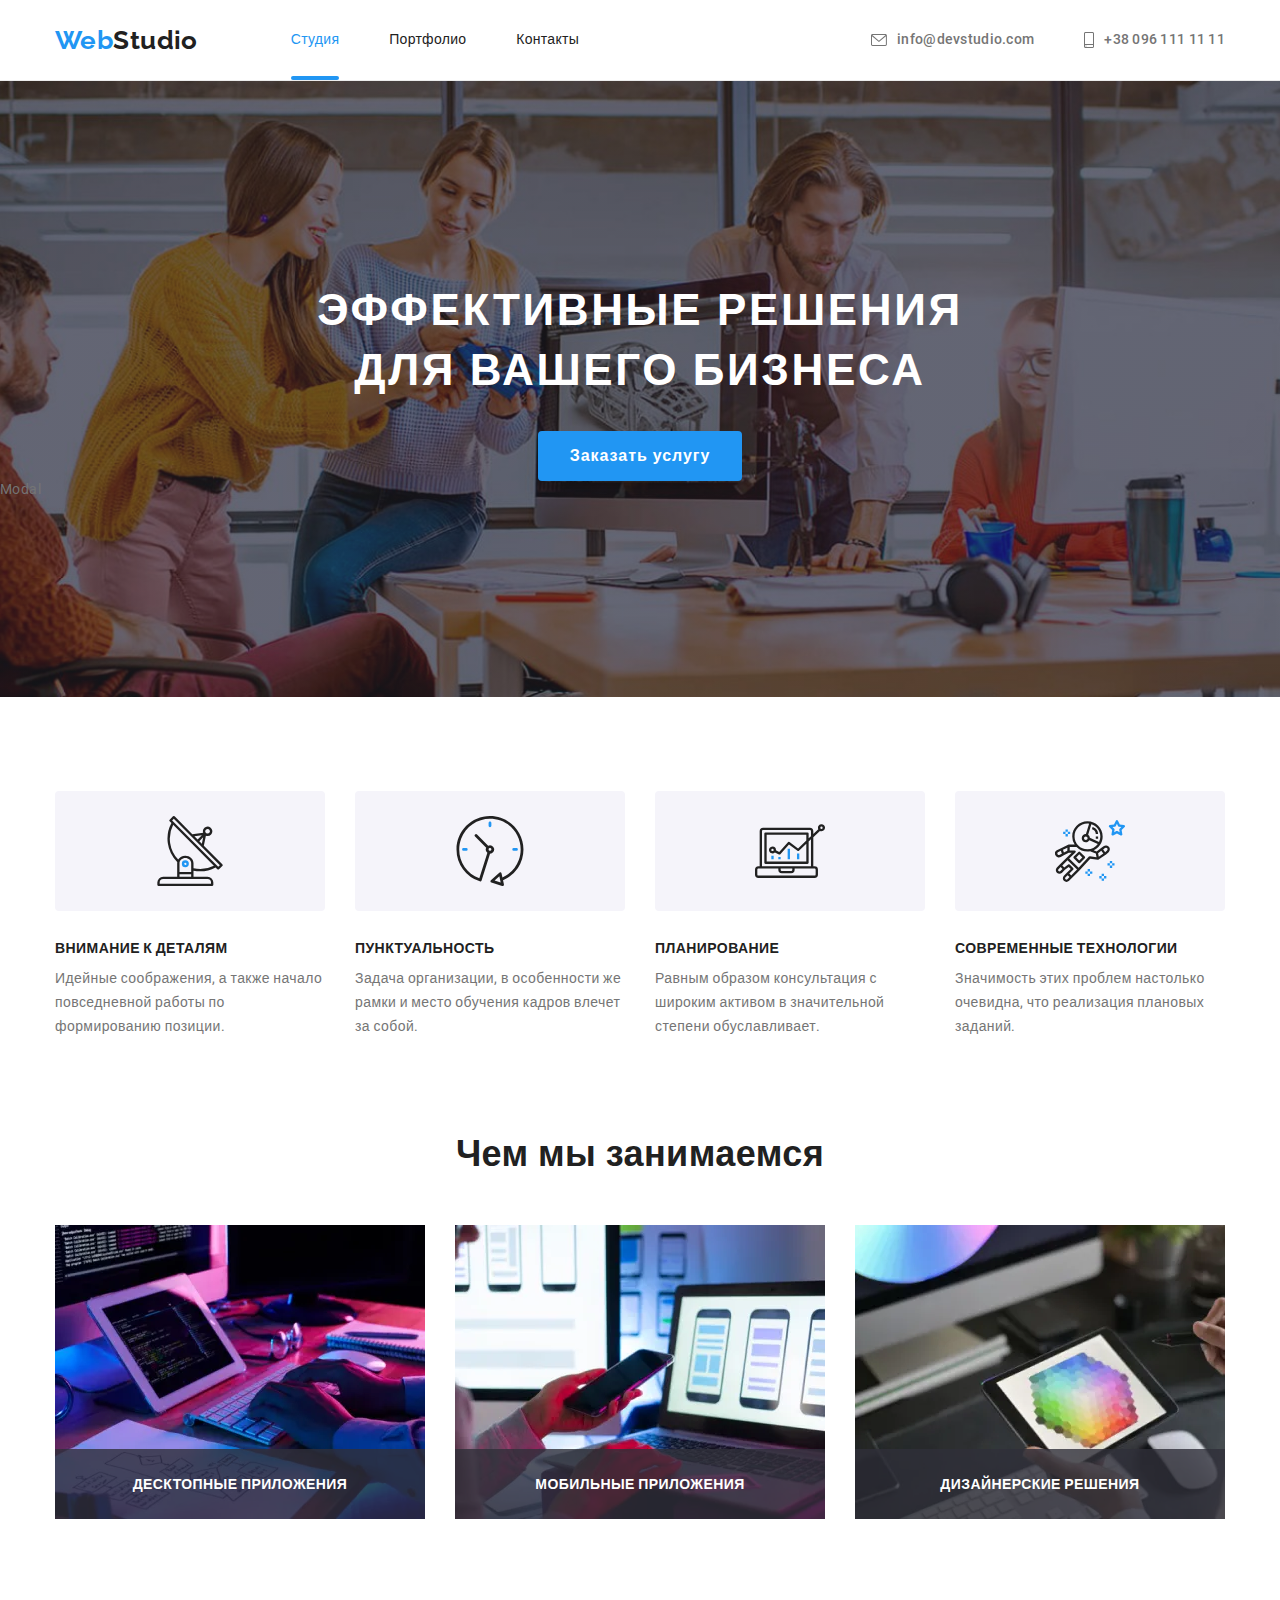
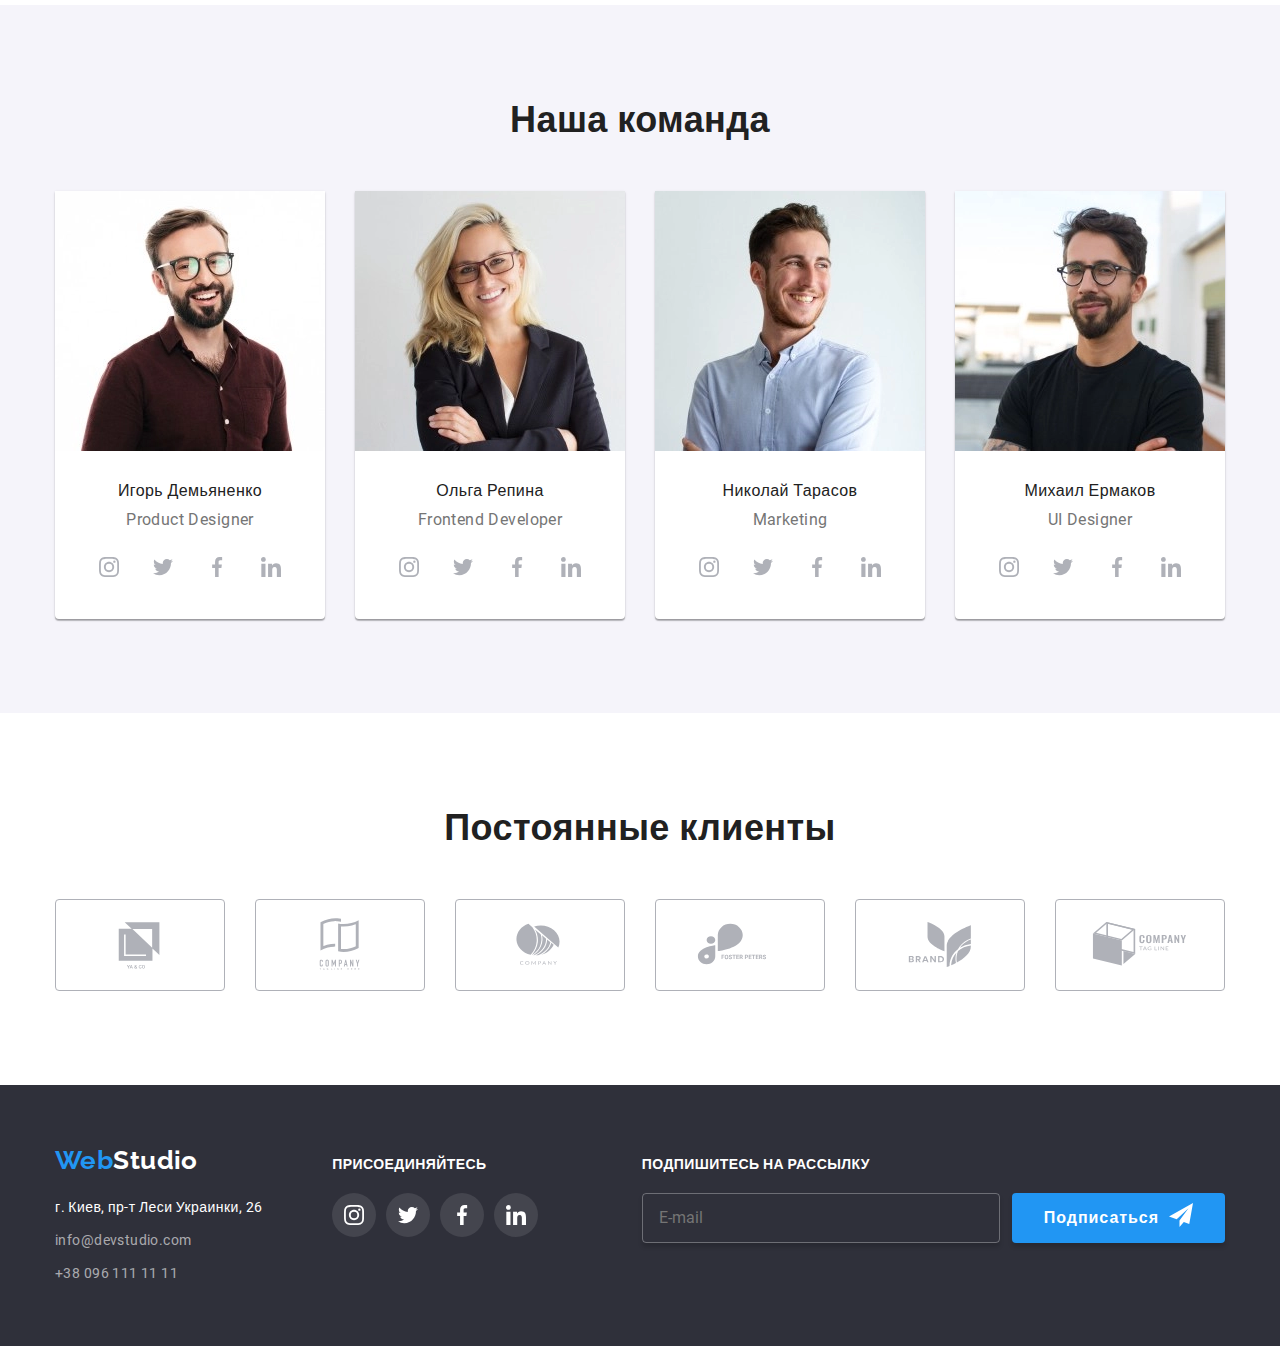
==== commit ed405d9c: "Add aria-controls mobile-menu" ====
--- a/index.html
+++ b/index.html
@@ -23,12 +23,17 @@
 
         <button class="mobile-menu__btn" type="button" data-menu-button>
           <svg class="mobile-menu__icon" width="24" height="16">
-            <use class="mobile-menu__burger" href="./images/sprite.svg#burger"></use>
+            <use
+              class="mobile-menu__burger"
+              aria-expanded="false"
+              aria-controls="mobile-menu"
+              href="./images/sprite.svg#burger"
+            ></use>
             <use class="mobile-menu__close" href="./images/sprite.svg#close"></use>
           </svg>
         </button>
 
-        <div class="mobile-menu" data-menu>
+        <div class="mobile-menu" id="mobile-menu" data-menu>
           <ul class="mobile-menu__nav">
             <li class="mobile-menu__item list">
               <a class="mobile-menu__link link mobile-menu__current" href="./index.html">Студия</a>
--- a/css/main.min.css
+++ b/css/main.min.css
@@ -1 +1 @@
-@font-face{font-family:"Roboto";font-style:normal;font-weight:400;src:url("../../fonts/roboto-v30-latin-regular.eot");src:local(""),url("../../fonts/roboto-v30-latin-regular.eot?#iefix") format("embedded-opentype"),url("../../fonts/roboto-v30-latin-regular.woff2") format("woff2"),url("../../fonts/roboto-v30-latin-regular.woff") format("woff"),url("../../fonts/roboto-v30-latin-regular.ttf") format("truetype"),url("../../fonts/roboto-v30-latin-regular.svg#Roboto") format("svg")}@font-face{font-family:"Roboto";font-style:normal;font-weight:500;src:url("../../fonts/roboto-v30-latin-500.eot");src:local(""),url("../../fonts/roboto-v30-latin-500.eot?#iefix") format("embedded-opentype"),url("../../fonts/roboto-v30-latin-500.woff2") format("woff2"),url("../../fonts/roboto-v30-latin-500.woff") format("woff"),url("../../fonts/roboto-v30-latin-500.ttf") format("truetype"),url("../../fonts/roboto-v30-latin-500.svg#Roboto") format("svg")}@font-face{font-family:"Roboto";font-style:normal;font-weight:700;src:url("../../fonts/roboto-v30-latin-700.eot");src:local(""),url("../../fonts/roboto-v30-latin-700.eot?#iefix") format("embedded-opentype"),url("../../fonts/roboto-v30-latin-700.woff2") format("woff2"),url("../../fonts/roboto-v30-latin-700.woff") format("woff"),url("../../fonts/roboto-v30-latin-700.ttf") format("truetype"),url("../../fonts/roboto-v30-latin-700.svg#Roboto") format("svg")}@font-face{font-family:"Roboto";font-style:normal;font-weight:900;src:url("../../fonts/roboto-v30-latin-900.eot");src:local(""),url("../../fonts/roboto-v30-latin-900.eot?#iefix") format("embedded-opentype"),url("../../fonts/roboto-v30-latin-900.woff2") format("woff2"),url("../../fonts/roboto-v30-latin-900.woff") format("woff"),url("../../fonts/roboto-v30-latin-900.ttf") format("truetype"),url("../../fonts/roboto-v30-latin-900.svg#Roboto") format("svg")}@font-face{font-family:"Raleway";font-style:normal;font-weight:700;src:url("../../fonts/raleway-v27-latin-700.eot");src:local(""),url("../../fonts/raleway-v27-latin-700.eot?#iefix") format("embedded-opentype"),url("../../fonts/raleway-v27-latin-700.woff2") format("woff2"),url("../../fonts/raleway-v27-latin-700.woff") format("woff"),url("../../fonts/raleway-v27-latin-700.ttf") format("truetype"),url("../../fonts/raleway-v27-latin-700.svg#Raleway") format("svg")}/*! modern-normalize v1.1.0 | MIT License | https://github.com/sindresorhus/modern-normalize */*,::before,::after{-webkit-box-sizing:border-box;box-sizing:border-box}html{-moz-tab-size:4;-o-tab-size:4;tab-size:4}html{line-height:1.15;-webkit-text-size-adjust:100%}body{margin:0}body{font-family:system-ui,-apple-system,"Segoe UI",Roboto,Helvetica,Arial,sans-serif,"Apple Color Emoji","Segoe UI Emoji"}hr{height:0;color:inherit}abbr[title]{-webkit-text-decoration:underline dotted;text-decoration:underline dotted}b,strong{font-weight:bolder}code,kbd,samp,pre{font-family:ui-monospace,SFMono-Regular,Consolas,"Liberation Mono",Menlo,monospace;font-size:1em}small{font-size:80%}sub,sup{font-size:75%;line-height:0;position:relative;vertical-align:baseline}sub{bottom:-0.25em}sup{top:-0.5em}table{text-indent:0;border-color:inherit}button,input,optgroup,select,textarea{font-family:inherit;font-size:100%;line-height:1.15;margin:0}button,select{text-transform:none}button,[type=button],[type=reset],[type=submit]{-webkit-appearance:button}::-moz-focus-inner{border-style:none;padding:0}:-moz-focusring{outline:1px dotted ButtonText}:-moz-ui-invalid{box-shadow:none}legend{padding:0}progress{vertical-align:baseline}::-webkit-inner-spin-button,::-webkit-outer-spin-button{height:auto}[type=search]{-webkit-appearance:textfield;outline-offset:-2px}::-webkit-search-decoration{-webkit-appearance:none}::-webkit-file-upload-button{-webkit-appearance:button;font:inherit}summary{display:list-item}:root{--text-color: #757575;--title-color: #212121;--white-clr: #ffffff;--social-color: #afb1b8;--accent-color: #2196f3;--address-color-contact: rgba(255, 255, 255, 0.6);--background-white: #ffffff;--background-button: #f5f4fa;--background-second: #2f303a;--background-section-team: #f5f4fa;--background-button-hover: #188ce8;--bgc-footer-link: rgba(255, 255, 255, 0.1);--bgc-desc-pic-going: rgba(47, 48, 58, 0.8);--time: 250ms;--cubic: cubic-bezier(0.4, 0, 0.2, 1);--indent: 30px;--items: 3}.visually-hidden{position:absolute;width:1px;height:1px;margin:-1px;border:0;padding:0;white-space:nowrap;-webkit-clip-path:inset(100%);clip-path:inset(100%);clip:rect(0 0 0 0);overflow:hidden}.card-set{display:-webkit-box;display:-ms-flexbox;display:flex;-ms-flex-wrap:wrap;flex-wrap:wrap;gap:var(--indent)}.card-set__item{-ms-flex-preferred-size:calc((100% - var(--indent)*(var(--items) - 1))/var(--items));flex-basis:calc((100% - var(--indent)*(var(--items) - 1))/var(--items))}h1,h2,h3,h4,h5,h6,p{margin:0}.link{text-decoration:none;color:inherit}.list{list-style:none;padding:0;margin:0}img{display:block;max-width:100%;height:auto}body{background-color:var(--background-white);color:var(--text-color);font-family:"Roboto",sans-serif;font-size:14px;letter-spacing:.03em}.section{padding-top:60px;padding-bottom:60px}@media screen and (min-width: 1200px){.section{padding-top:94px;padding-bottom:94px}}.container{width:100%;margin-left:auto;margin-right:auto;padding-left:15px;padding-right:15px}@media screen and (min-width: 480px){.container{max-width:480px}}@media screen and (min-width: 768px){.container{max-width:768px}}@media screen and (min-width: 1200px){.container{max-width:1200px}}.button{display:-webkit-box;display:-ms-flexbox;display:flex;padding:10px 32px;-webkit-box-pack:center;-ms-flex-pack:center;justify-content:center;min-width:200px;font-family:inherit;font-weight:700;font-size:16px;line-height:1.88;letter-spacing:.06em;border-radius:4px;border:none;background-color:var(--accent-color);color:var(--white-clr);-webkit-box-shadow:0px 4px 4px rgba(0,0,0,.15);box-shadow:0px 4px 4px rgba(0,0,0,.15);-webkit-transition:background-color var(--time) var(--cubic);transition:background-color var(--time) var(--cubic);cursor:pointer}.button__icon{width:24px;height:24px;fill:currentColor;margin-left:10px}.button:hover,.button:focus{background-color:var(--background-button-hover)}.logo{display:inline-block;font-family:"Raleway",sans-serif;font-weight:700;font-size:24px;line-height:1.1666666667;color:var(--title-color)}.logo--accent{color:var(--accent-color)}.logo--light{color:var(--white-clr)}@media screen and (min-width: 1200px){.logo{font-size:26px;line-height:1.1923076923}}.site-nav{display:none}@media screen and (min-width: 768px){.site-nav{display:-webkit-box;display:-ms-flexbox;display:flex;margin:0 auto}}@media screen and (min-width: 1200px){.site-nav{margin:0}}.site-nav__list{color:var(--title-color);font-weight:500;line-height:1.14;letter-spacing:.02em}.site-nav__link{-webkit-transition:color var(--time) var(--cubic);transition:color var(--time) var(--cubic)}.site-nav__link:hover,.site-nav__link:focus{color:var(--accent-color)}.site-nav__current{position:relative;color:var(--accent-color)}.site-nav__current::after{position:absolute;left:0;bottom:-3px;content:"";display:inline-block;width:100%;height:4px;background-color:var(--accent-color);border-radius:2px}@media screen and (min-width: 1200px){.site-nav__current::after{bottom:-1px}}.site-nav__list{display:-webkit-box;display:-ms-flexbox;display:flex}.site-nav .site-nav__item{margin-right:50px}.site-nav__item:last-child{margin-right:0px}.site-nav__link{padding-top:32px;padding-bottom:32px}.contact{display:none;-webkit-box-align:center;-ms-flex-align:center;align-items:center;color:var(--text-color);font-size:12px;line-height:1.17;font-weight:500;letter-spacing:.02em;-webkit-transition:color var(--time) var(--cubic);transition:color var(--time) var(--cubic)}@media screen and (min-width: 768px){.contact{display:-webkit-box;display:-ms-flexbox;display:flex}}@media screen and (min-width: 1200px){.contact{font-size:14px;line-height:1.14;padding-top:32px;padding-bottom:32px}}.contact:hover,.contact:focus{color:var(--accent-color)}.contact__icon{margin-right:10px;fill:currentColor}.contact__mail{width:16px;height:12px}.contact__phone{width:10px;height:16px}@media screen and (min-width: 1200px){.contacts{margin-left:auto}}@media screen and (min-width: 768px){.contacts__item:not(:last-child){margin-bottom:10px}}@media screen and (min-width: 1200px){.contacts__item:not(:last-child){margin-bottom:0}}@media screen and (min-width: 1200px){.contacts{display:-webkit-box;display:-ms-flexbox;display:flex}.contacts__item:not(:last-child){margin-right:50px}}.card-overlay{position:relative;overflow:hidden}.card-overlay__desc{position:absolute;bottom:-100%;left:0;display:inline-block;width:100%;height:100%;padding:63px 24px;margin:0;font-size:18px;line-height:1.56;color:var(--white-clr);background-color:rgba(33,150,243,.9);-webkit-transition:-webkit-transform var(--time) var(--cubic);transition:-webkit-transform var(--time) var(--cubic);transition:transform var(--time) var(--cubic);transition:transform var(--time) var(--cubic), -webkit-transform var(--time) var(--cubic)}.work-card:hover .card-overlay__desc,.work-card:focus .card-overlay__desc{-webkit-transform:translateY(-100%);transform:translateY(-100%)}.work-card{display:block;-webkit-transition:-webkit-box-shadow var(--time) var(--cubic);transition:-webkit-box-shadow var(--time) var(--cubic);transition:box-shadow var(--time) var(--cubic);transition:box-shadow var(--time) var(--cubic), -webkit-box-shadow var(--time) var(--cubic)}@media screen and (min-width: 768px)and (max-width: 1199px){.work-card{display:-webkit-box;display:-ms-flexbox;display:flex;-webkit-box-orient:vertical;-webkit-box-direction:normal;-ms-flex-direction:column;flex-direction:column}}.work-card:hover,.work-card:focus{-webkit-box-shadow:0px 4px 4px rgba(0,0,0,.25);box-shadow:0px 4px 4px rgba(0,0,0,.25)}.work-card__transcription{padding:20px 24px;border:1px solid #eee;border-top:none}@media screen and (min-width: 768px)and (max-width: 1199px){.work-card__transcription{display:-webkit-box;display:-ms-flexbox;display:flex;-webkit-box-orient:vertical;-webkit-box-direction:normal;-ms-flex-direction:column;flex-direction:column;-webkit-box-flex:1;-ms-flex-positive:1;flex-grow:1}}.work-card__name{color:var(--title-color);font-weight:700;font-size:18px;line-height:2;letter-spacing:.06em;margin:0 0 4px 0}.work-card__type{font-size:16px;line-height:1.88;margin:0}.filter{display:-webkit-box;display:-ms-flexbox;display:flex;-ms-flex-wrap:wrap;flex-wrap:wrap;-webkit-box-pack:start;-ms-flex-pack:start;justify-content:start;margin-bottom:40px}@media screen and (min-width: 768px){.filter{-webkit-box-pack:center;-ms-flex-pack:center;justify-content:center;margin-bottom:30px}}@media screen and (min-width: 1200px){.filter{-webkit-box-pack:center;-ms-flex-pack:center;justify-content:center;margin-bottom:50px}}.filter__button{display:block;padding:6px 22px;font-family:inherit;color:var(--title-color);font-weight:500;font-size:16px;line-height:1.62;text-align:center;background-color:var(--background-button);border:none;border-radius:4px;letter-spacing:.03em;-webkit-transition:background-color var(--time) var(--cubic),color var(--time) var(--cubic),-webkit-box-shadow var(--time) var(--cubic);transition:background-color var(--time) var(--cubic),color var(--time) var(--cubic),-webkit-box-shadow var(--time) var(--cubic);transition:background-color var(--time) var(--cubic),color var(--time) var(--cubic),box-shadow var(--time) var(--cubic);transition:background-color var(--time) var(--cubic),color var(--time) var(--cubic),box-shadow var(--time) var(--cubic),-webkit-box-shadow var(--time) var(--cubic);cursor:pointer}.filter__button:hover,.filter__button:focus{color:var(--white-clr);background-color:var(--accent-color);-webkit-box-shadow:0px 4px 4px rgba(0,0,0,.25);box-shadow:0px 4px 4px rgba(0,0,0,.25)}.filter__items:not(:last-child){margin-right:8px}.filter__items:first-child{margin-bottom:15px}@media screen and (min-width: 768px){.filter__items:first-child{margin-bottom:0}}.backdrop{position:fixed;top:0;left:0;width:100%;height:100%;background-color:rgba(0,0,0,.2);z-index:40;opacity:1;visibility:visible;pointer-events:initial;-webkit-transition:opacity var(--time) var(--cubic);transition:opacity var(--time) var(--cubic)}.backdrop.is-hidden{opacity:0;pointer-events:none}.close-btn{position:absolute;right:8px;top:8px;display:-webkit-box;display:-ms-flexbox;display:flex;-webkit-box-pack:center;-ms-flex-pack:center;justify-content:center;-webkit-box-align:center;-ms-flex-align:center;align-items:center;width:30px;height:30px;padding:0;color:#000;border-radius:50%;background-color:var(--background-white);border:1px solid rgba(0,0,0,.1);cursor:pointer}.close-btn__icon{width:15px;height:15px;fill:currentColor;-webkit-transition:color var(--time) var(--cubic);transition:color var(--time) var(--cubic)}.close-btn:hover .close-btn__icon,.close-btn:focus .close-btn__icon{color:var(--accent-color)}.checkbox__custom{display:-webkit-box;display:-ms-flexbox;display:flex;-webkit-box-pack:center;-ms-flex-pack:center;justify-content:center;-webkit-box-align:center;-ms-flex-align:center;align-items:center;margin-right:7px;width:16px;height:15px;-webkit-transition:background-color var(--time) var(--cubic),order-radius var(--time) var(--cubic);transition:background-color var(--time) var(--cubic),order-radius var(--time) var(--cubic)}.checkbox__icon--on{width:11px;height:8px;fill:var(--white-clr);opacity:0;-webkit-transition:opacity var(--time) var(--cubic);transition:opacity var(--time) var(--cubic)}.checkbox__icon--off{fill:var(--title-color);-webkit-transition:opacity var(--time) var(--cubic);transition:opacity var(--time) var(--cubic)}.checkbox:checked+.checkbox__custom{background-color:var(--accent-color);border-radius:2px}.checkbox:checked+.checkbox__custom .checkbox__icon--on{opacity:1}.checkbox:checked+.checkbox__custom .checkbox__icon--off{opacity:0}.checkbox:focus+.checkbox__custom{outline:#101010 solid 1px}.agreement{display:-webkit-box;display:-ms-flexbox;display:flex;-webkit-box-pack:center;-ms-flex-pack:center;justify-content:center;-webkit-box-align:center;-ms-flex-align:center;align-items:center;margin-bottom:30px}.agreement__text{display:inline-block;font-size:12px;line-height:1.1666666667}@media screen and (min-width: 1200px){.agreement__text{font-size:14px;line-height:1.71}}.agreement__text--no-select{-webkit-user-select:none;-moz-user-select:none;-ms-user-select:none;user-select:none}.agreement-link{color:var(--accent-color)}.modal-label{display:block;position:relative;margin-bottom:10px}.modal-label__input{width:100%;height:40px;padding:10px 10px 10px 35px;color:var(--text-color);border:1px solid rgba(33,33,33,.2);border-radius:4px;-webkit-transition:border-color var(--time) var(--cubic);transition:border-color var(--time) var(--cubic)}.modal-label__desc{display:inline-block;margin:0 0 4px 0;font-size:12px;line-height:1.1666666667;letter-spacing:.01em}.modal-label__icon{position:absolute;bottom:0;left:0;width:18px;height:18px;-webkit-transform-origin:bottom left;transform-origin:bottom left;-webkit-transform:translateX(12px) translateY(-11px);transform:translateX(12px) translateY(-11px);fill:var(--title-color);-webkit-transition:fill var(--time) var(--cubic);transition:fill var(--time) var(--cubic)}.modal-label__input:focus-within+.modal-label__icon,.modal-label__input:hover+.modal-label__icon{fill:var(--accent-color)}.modal-label__input:focus-within,.modal-label__input:hover{border-color:var(--accent-color);outline:rgba(0,0,0,0)}.modal-textarea{width:100%;height:120px;padding:12px 16px;font-size:12px;line-height:1.1666666667;letter-spacing:.01em;color:var(--text-color);border:1px solid rgba(33,33,33,.2);border-radius:4px;resize:none;-webkit-transition:border-color var(--time) var(--cubic);transition:border-color var(--time) var(--cubic)}.modal-textarea_textarea{display:block}.modal-textarea:focus-within,.modal-textarea:hover{border-color:var(--accent-color);outline:rgba(0,0,0,0)}@media screen and (min-width: 1200px){.mailing-form{margin-left:auto}}.mailing-form__call{margin-bottom:20px;text-align:center}@media screen and (min-width: 1200px){.mailing-form__call{text-align:start}}.mailing-form__blok{display:block}@media screen and (min-width: 1200px){.mailing-form__blok{display:-webkit-inline-box;display:-ms-inline-flexbox;display:inline-flex}}.mailing-form__label{display:block;margin-left:auto;margin-right:auto;margin-bottom:20px;width:100%;height:50px}@media screen and (min-width: 480px){.mailing-form__label{width:450px}}@media screen and (min-width: 1200px){.mailing-form__label{width:358px;margin:0 12px 0 0}}.mailing-form__input{display:block;width:inherit;height:inherit;padding:15px 16px;font-size:16px;line-height:1.25;color:rgba(255,255,255,.6);background-color:rgba(0,0,0,0);border:1px solid rgba(255,255,255,.3);-webkit-box-shadow:0px 4px 4px rgba(0,0,0,.15);box-shadow:0px 4px 4px rgba(0,0,0,.15);border-radius:4px}.footer_button{margin:auto}@media screen and (min-width: 1200px){.footer_button{margin:0}}.addres{font-style:normal}.addres__item:not(:last-child){margin-bottom:9px}.addres__map{line-height:1.71;color:var(--white-clr);-webkit-transition:color var(--time) var(--cubic);transition:color var(--time) var(--cubic)}.addres__contacts{color:var(--address-color-contact);line-height:1.71;-webkit-transition:color var(--time) var(--cubic);transition:color var(--time) var(--cubic)}.addres__map:hover,.addres__map:focus,.addres__contacts:hover,.addres__contacts:focus{color:var(--accent-color)}.title-section{margin-bottom:30px;color:var(--title-color);font-weight:700;font-size:28px;line-height:1.1785714286;text-align:center}@media screen and (min-width: 1200px){.title-section{margin-bottom:50px;font-size:36px;line-height:1.17}}.social{display:-webkit-box;display:-ms-flexbox;display:flex;-webkit-box-pack:center;-ms-flex-pack:center;justify-content:center}.social__link{display:-webkit-box;display:-ms-flexbox;display:flex;-webkit-box-pack:center;-ms-flex-pack:center;justify-content:center;-webkit-box-align:center;-ms-flex-align:center;align-items:center;width:44px;height:44px;border-radius:50%;-webkit-transition:background-color var(--time) var(--cubic);transition:background-color var(--time) var(--cubic)}.social__item:not(:last-child){margin-right:10px}.social__icon{width:20px;height:20px;fill:currentColor}.social__link--light{color:var(--social-color);cursor:pointer}.social__link--dark{color:var(--white-clr);background-color:var(--bgc-footer-link)}.social__link--light:hover,.social__link--light:focus{background-color:var(--accent-color);color:var(--white-clr)}.social__link--dark:hover,.social__link--dark:focus{background-color:var(--accent-color);cursor:pointer}.header{border-bottom:1px solid #ececec}@media screen and (min-width: 1200px){.header__logo{margin-right:93px}}.header__container{display:-webkit-box;display:-ms-flexbox;display:flex;-webkit-box-align:center;-ms-flex-align:center;align-items:center;padding:10px 15px}@media screen and (min-width: 768px){.header__container{padding-top:21px;padding-bottom:21px;-webkit-box-pack:justify;-ms-flex-pack:justify;justify-content:space-between}}@media screen and (min-width: 1200px){.header__container{padding:0 15px;-webkit-box-pack:start;-ms-flex-pack:start;justify-content:flex-start}}.mobile-menu{position:fixed;top:0;left:0;z-index:20;width:100vw;height:100vh;-webkit-transform:translateX(110%);transform:translateX(110%);-webkit-transition:-webkit-transform var(--time) var(--cubic);transition:-webkit-transform var(--time) var(--cubic);transition:transform var(--time) var(--cubic);transition:transform var(--time) var(--cubic), -webkit-transform var(--time) var(--cubic);display:-webkit-box;display:-ms-flexbox;display:flex;-webkit-box-orient:vertical;-webkit-box-direction:normal;-ms-flex-direction:column;flex-direction:column;padding:48px 40px;background-color:var(--background-white)}@media screen and (min-width: 768px){.mobile-menu{display:none}}.mobile-menu__btn{display:-webkit-box;display:-ms-flexbox;display:flex;-webkit-box-align:center;-ms-flex-align:center;align-items:center;-webkit-box-pack:center;-ms-flex-pack:center;justify-content:center;width:40px;height:40px;padding:0;background-color:rgba(0,0,0,0);border:none;margin-left:auto;z-index:30}@media screen and (min-width: 768px){.mobile-menu__btn{display:none}}.mobile-menu__burger{-webkit-transition:opacity var(--time) var(--cubic),fill var(--time) var(--cubic);transition:opacity var(--time) var(--cubic),fill var(--time) var(--cubic)}.mobile-menu__btn.is-open .mobile-menu__burger{opacity:0}.mobile-menu__close{opacity:0;-webkit-transition:opacity var(--time) var(--cubic),fill var(--time) var(--cubic);transition:opacity var(--time) var(--cubic),fill var(--time) var(--cubic)}.mobile-menu__btn.is-open .mobile-menu__close{opacity:1}.mobile-menu__btn:hover .mobile-menu__burger,.mobile-menu__btn:focus .mobile-menu__burger,.mobile-menu__btn:hover .mobile-menu__close,.mobile-menu__btn:focus .mobile-menu__close{fill:var(--accent-color)}.mobile-menu__nav{margin:0;padding:0;font-weight:500;font-size:40px;line-height:1.175;letter-spacing:.02em;color:var(--title-color);margin-bottom:auto}.mobile-menu__item:not(:last-child){margin-bottom:32px}.mobile-menu__current{color:var(--accent-color)}.mobile-menu__contact{font-weight:500;font-size:24px;line-height:1.1666666667;letter-spacing:.02em;margin-bottom:64px}.mobile-menu__contact:not(:last-child){margin-bottom:32px;font-size:34px;line-height:1.1764705882;color:var(--accent-color)}.mobile-menu__socials{display:-webkit-box;display:-ms-flexbox;display:flex;text-align:center;-ms-flex-wrap:wrap;flex-wrap:wrap;gap:10px;font-weight:500;font-size:18px;line-height:1.22;letter-spacing:.02em;color:var(--accent-color)}.mobile-menu__social:not(:last-child){padding-right:10px;border-right:1px solid rgba(33,33,33,.2)}.mobile-menu.is-open{-webkit-transform:translateX(0);transform:translateX(0)}.hero{position:relative;padding:118px 0;max-width:1600px;margin-left:auto;margin-right:auto;background-color:var(--background-second);background-position:center;background-repeat:no-repeat;background-size:cover;background-image:-webkit-gradient(linear, left top, left bottom, from(rgba(47, 48, 58, 0.4)), to(rgba(47, 48, 58, 0.4))),url(../images/bg-image/team-bg_sm.jpg);background-image:linear-gradient(rgba(47, 48, 58, 0.4), rgba(47, 48, 58, 0.4)),url(../images/bg-image/team-bg_sm.jpg)}@media(min-device-pixel-ratio: 2),(-webkit-min-device-pixel-ratio: 2),(min-resolution: 192dpi),(min-resolution: 2dppx){.hero{background-image:-webkit-gradient(linear, left top, left bottom, from(rgba(47, 48, 58, 0.4)), to(rgba(47, 48, 58, 0.4))),url(../images/bg-image/team-bg_sm@2x.jpg);background-image:linear-gradient(rgba(47, 48, 58, 0.4), rgba(47, 48, 58, 0.4)),url(../images/bg-image/team-bg_sm@2x.jpg)}}@media screen and (min-width: 768px){.hero{background-image:-webkit-gradient(linear, left top, left bottom, from(rgba(47, 48, 58, 0.4)), to(rgba(47, 48, 58, 0.4))),url(../images/bg-image/team-bg_md.jpg);background-image:linear-gradient(rgba(47, 48, 58, 0.4), rgba(47, 48, 58, 0.4)),url(../images/bg-image/team-bg_md.jpg)}}@media screen and (min-width: 768px)and (min-device-pixel-ratio: 2),screen and (min-width: 768px)and (-webkit-min-device-pixel-ratio: 2),screen and (min-width: 768px)and (min-resolution: 192dpi),screen and (min-width: 768px)and (min-resolution: 2dppx){.hero{background-image:-webkit-gradient(linear, left top, left bottom, from(rgba(47, 48, 58, 0.4)), to(rgba(47, 48, 58, 0.4))),url(../images/bg-image/team-bg_md@2x.jpg);background-image:linear-gradient(rgba(47, 48, 58, 0.4), rgba(47, 48, 58, 0.4)),url(../images/bg-image/team-bg_md@2x.jpg)}}@media screen and (min-width: 1200px){.hero{padding:200px 0;background-image:-webkit-gradient(linear, left top, left bottom, from(rgba(47, 48, 58, 0.4)), to(rgba(47, 48, 58, 0.4))),url(../images/bg-image/team-bg_lg.jpg);background-image:linear-gradient(rgba(47, 48, 58, 0.4), rgba(47, 48, 58, 0.4)),url(../images/bg-image/team-bg_lg.jpg)}}@media screen and (min-width: 1200px)and (min-device-pixel-ratio: 2),screen and (min-width: 1200px)and (-webkit-min-device-pixel-ratio: 2),screen and (min-width: 1200px)and (min-resolution: 192dpi),screen and (min-width: 1200px)and (min-resolution: 2dppx){.hero{background-image:-webkit-gradient(linear, left top, left bottom, from(rgba(47, 48, 58, 0.4)), to(rgba(47, 48, 58, 0.4))),url(../images/bg-image/team-bg_lg@2x.jpg);background-image:linear-gradient(rgba(47, 48, 58, 0.4), rgba(47, 48, 58, 0.4)),url(../images/bg-image/team-bg_lg@2x.jpg)}}.hero__title{margin:0 auto;margin-bottom:30px;color:var(--white-clr);font-weight:900;font-size:26px;line-height:1.61;text-align:center;letter-spacing:.06em;text-transform:uppercase}@media screen and (min-width: 480px){.hero__title{width:360px}}@media screen and (min-width: 1200px){.hero__title{width:696px;font-size:44px;line-height:1.36}}.hero__button{margin-left:auto;margin-right:auto}.works__item{background-color:var(--background-white)}@media screen and (min-width: 768px)and (max-width: 1199px){.works__item{display:-webkit-box;display:-ms-flexbox;display:flex}}.works__item{--items: 1}@media screen and (min-width: 768px){.works__item{--items: 2}}@media screen and (min-width: 1200px){.works__item{--items: 3}}.modal{position:absolute;top:50%;right:50%;max-width:450px;height:609px;-webkit-transform:translate(50%, -50%);transform:translate(50%, -50%);padding:40px;background-color:var(--background-white);-webkit-box-shadow:0px 1px 3px rgba(0,0,0,.12),0px 1px 1px rgba(0,0,0,.14),0px 2px 1px rgba(0,0,0,.2);box-shadow:0px 1px 3px rgba(0,0,0,.12),0px 1px 1px rgba(0,0,0,.14),0px 2px 1px rgba(0,0,0,.2);border-radius:4px}@media screen and (min-width: 480px){.modal{width:450px;height:609px}}@media screen and (min-width: 1200px){.modal{min-width:528px;height:581px}}.modal__title{margin:0 0 12px 0;font-weight:700;font-size:20px;line-height:1.15;text-align:center;color:var(--title-color)}@media screen and (min-width: 1200px){.modal__title{line-height:1.5}}.modal__btn{margin:0 auto}.modal-label__textarea{margin-bottom:20px}@media screen and (min-width: 768px){.advantages{display:-webkit-box;display:-ms-flexbox;display:flex;-ms-flex-wrap:wrap;flex-wrap:wrap;gap:30px}}.advantages__items{max-width:450px}@media screen and (min-width: 768px){.advantages__items{max-width:354px}}@media screen and (min-width: 1200px){.advantages__items{max-width:270px}}.advantages__items:not(:last-child){margin-bottom:30px}@media screen and (min-width: 768px){.advantages__items:not(:last-child){margin-bottom:0}}.advantages__title{margin:0;margin-bottom:10px;color:var(--title-color);font-weight:700;font-size:14px;line-height:1.14;text-transform:uppercase;text-align:center}@media screen and (min-width: 768px){.advantages__title{text-align:start}}.advantages__text{margin:0;line-height:1.71}.advantages__icon{display:-webkit-box;display:-ms-flexbox;display:flex;-webkit-box-pack:center;-ms-flex-pack:center;justify-content:center;-webkit-box-align:center;-ms-flex-align:center;align-items:center;height:120px;margin-bottom:30px;background-color:var(--background-button);border-radius:4px}.we-doing{display:none;padding-bottom:86px}@media screen and (min-width: 1200px){.we-doing{display:block}}.we-doing__list{--items: 3}.we-doing__items{position:relative;z-index:1}.we-doing__desc-pic{position:absolute;left:0;bottom:0;display:-webkit-box;display:-ms-flexbox;display:flex;-webkit-box-pack:center;-ms-flex-pack:center;justify-content:center;-webkit-box-align:center;-ms-flex-align:center;align-items:center;width:100%;height:70px;margin:0;font-weight:700;line-height:1.1428571429;text-transform:uppercase;color:var(--white-clr);background-color:var(--bgc-desc-pic-going)}.team{background-color:var(--background-section-team)}.team__list{--items: 1}@media screen and (min-width: 768px){.team__list{--items: 2}}@media screen and (min-width: 1200px){.team__list{--items: 4}}.team__card{padding-top:30px;padding-bottom:24px}@media screen and (min-width: 1200px){.team__card{padding-bottom:30px}}.team__name{margin:0;margin-bottom:10px;color:var(--title-color);font-weight:500;font-size:16px;line-height:1.19;text-align:center}.team__profession{margin-bottom:16px;font-size:16px;line-height:1.19;text-align:center}.team__fon-foto{max-width:450px;background-color:var(--background-white);-webkit-box-shadow:0px 1px 3px rgba(0,0,0,.12),0px 1px 1px rgba(0,0,0,.14),0px 2px 1px rgba(0,0,0,.2);box-shadow:0px 1px 3px rgba(0,0,0,.12),0px 1px 1px rgba(0,0,0,.14),0px 2px 1px rgba(0,0,0,.2);border-radius:0px 0px 4px 4px}@media screen and (min-width: 768px){.team__fon-foto{max-width:354px}}@media screen and (min-width: 1200px){.team__fon-foto{max-width:270px}}.client{display:-webkit-box;display:-ms-flexbox;display:flex;-ms-flex-wrap:wrap;flex-wrap:wrap;gap:30px;-webkit-box-pack:center;-ms-flex-pack:center;justify-content:center}.client__link{display:-webkit-box;display:-ms-flexbox;display:flex;-webkit-box-pack:center;-ms-flex-pack:center;justify-content:center;-webkit-box-align:center;-ms-flex-align:center;align-items:center;color:var(--social-color);border:1px solid var(--social-color);border-radius:4px;-webkit-transition:color var(--time) var(--cubic),border-color var(--time) var(--cubic);transition:color var(--time) var(--cubic),border-color var(--time) var(--cubic)}.client__item{-ms-flex-preferred-size:210px;flex-basis:210px;height:92px}@media screen and (min-width: 768px){.client__item{-ms-flex-preferred-size:226px;flex-basis:226px}}@media screen and (min-width: 1200px){.client__item{-ms-flex-preferred-size:170px;flex-basis:170px}}.client__icon{width:106px;height:60px;fill:currentColor}.client__link:hover,.client__link:focus{color:var(--accent-color);border-color:var(--accent-color)}.footer{background-color:var(--background-second);padding:60px 0}.footer__content{text-align:center;margin-bottom:60px}@media screen and (min-width: 1200px){.footer__content{margin-right:70px;margin-bottom:0;text-align:start}}@media screen and (min-width: 768px){.footer__box{display:-webkit-box;display:-ms-flexbox;display:flex;-ms-flex-pack:distribute;justify-content:space-around;-webkit-box-align:baseline;-ms-flex-align:baseline;align-items:baseline}}@media screen and (min-width: 1200px){.footer__box{display:-webkit-box;display:-ms-flexbox;display:flex;-webkit-box-align:baseline;-ms-flex-align:baseline;align-items:baseline}}@media screen and (min-width: 1200px){.footer__container{display:-webkit-box;display:-ms-flexbox;display:flex;-webkit-box-align:baseline;-ms-flex-align:baseline;align-items:baseline}}.footer__logo{margin-bottom:20px}.footer__social{text-align:center;margin-bottom:60px}@media screen and (min-width: 1200px){.footer__social{margin-bottom:0;text-align:start}}.footer__call{margin-bottom:20px}.call__strong{margin:0;font-weight:700;line-height:1.14;text-transform:uppercase;color:var(--white-clr)}/*# sourceMappingURL=main.min.css.map */+@font-face{font-family:"Roboto";font-style:normal;font-weight:400;src:url("../../fonts/roboto-v30-latin-regular.eot");src:local(""),url("../../fonts/roboto-v30-latin-regular.eot?#iefix") format("embedded-opentype"),url("../../fonts/roboto-v30-latin-regular.woff2") format("woff2"),url("../../fonts/roboto-v30-latin-regular.woff") format("woff"),url("../../fonts/roboto-v30-latin-regular.ttf") format("truetype"),url("../../fonts/roboto-v30-latin-regular.svg#Roboto") format("svg")}@font-face{font-family:"Roboto";font-style:normal;font-weight:500;src:url("../../fonts/roboto-v30-latin-500.eot");src:local(""),url("../../fonts/roboto-v30-latin-500.eot?#iefix") format("embedded-opentype"),url("../../fonts/roboto-v30-latin-500.woff2") format("woff2"),url("../../fonts/roboto-v30-latin-500.woff") format("woff"),url("../../fonts/roboto-v30-latin-500.ttf") format("truetype"),url("../../fonts/roboto-v30-latin-500.svg#Roboto") format("svg")}@font-face{font-family:"Roboto";font-style:normal;font-weight:700;src:url("../../fonts/roboto-v30-latin-700.eot");src:local(""),url("../../fonts/roboto-v30-latin-700.eot?#iefix") format("embedded-opentype"),url("../../fonts/roboto-v30-latin-700.woff2") format("woff2"),url("../../fonts/roboto-v30-latin-700.woff") format("woff"),url("../../fonts/roboto-v30-latin-700.ttf") format("truetype"),url("../../fonts/roboto-v30-latin-700.svg#Roboto") format("svg")}@font-face{font-family:"Roboto";font-style:normal;font-weight:900;src:url("../../fonts/roboto-v30-latin-900.eot");src:local(""),url("../../fonts/roboto-v30-latin-900.eot?#iefix") format("embedded-opentype"),url("../../fonts/roboto-v30-latin-900.woff2") format("woff2"),url("../../fonts/roboto-v30-latin-900.woff") format("woff"),url("../../fonts/roboto-v30-latin-900.ttf") format("truetype"),url("../../fonts/roboto-v30-latin-900.svg#Roboto") format("svg")}@font-face{font-family:"Raleway";font-style:normal;font-weight:700;src:url("../../fonts/raleway-v27-latin-700.eot");src:local(""),url("../../fonts/raleway-v27-latin-700.eot?#iefix") format("embedded-opentype"),url("../../fonts/raleway-v27-latin-700.woff2") format("woff2"),url("../../fonts/raleway-v27-latin-700.woff") format("woff"),url("../../fonts/raleway-v27-latin-700.ttf") format("truetype"),url("../../fonts/raleway-v27-latin-700.svg#Raleway") format("svg")}/*! modern-normalize v1.1.0 | MIT License | https://github.com/sindresorhus/modern-normalize */*,::before,::after{-webkit-box-sizing:border-box;box-sizing:border-box}html{-moz-tab-size:4;-o-tab-size:4;tab-size:4}html{line-height:1.15;-webkit-text-size-adjust:100%}body{margin:0}body{font-family:system-ui,-apple-system,"Segoe UI",Roboto,Helvetica,Arial,sans-serif,"Apple Color Emoji","Segoe UI Emoji"}hr{height:0;color:inherit}abbr[title]{-webkit-text-decoration:underline dotted;text-decoration:underline dotted}b,strong{font-weight:bolder}code,kbd,samp,pre{font-family:ui-monospace,SFMono-Regular,Consolas,"Liberation Mono",Menlo,monospace;font-size:1em}small{font-size:80%}sub,sup{font-size:75%;line-height:0;position:relative;vertical-align:baseline}sub{bottom:-0.25em}sup{top:-0.5em}table{text-indent:0;border-color:inherit}button,input,optgroup,select,textarea{font-family:inherit;font-size:100%;line-height:1.15;margin:0}button,select{text-transform:none}button,[type=button],[type=reset],[type=submit]{-webkit-appearance:button}::-moz-focus-inner{border-style:none;padding:0}:-moz-focusring{outline:1px dotted ButtonText}:-moz-ui-invalid{box-shadow:none}legend{padding:0}progress{vertical-align:baseline}::-webkit-inner-spin-button,::-webkit-outer-spin-button{height:auto}[type=search]{-webkit-appearance:textfield;outline-offset:-2px}::-webkit-search-decoration{-webkit-appearance:none}::-webkit-file-upload-button{-webkit-appearance:button;font:inherit}summary{display:list-item}:root{--text-color: #757575;--title-color: #212121;--white-clr: #ffffff;--social-color: #afb1b8;--accent-color: #2196f3;--address-color-contact: rgba(255, 255, 255, 0.6);--background-white: #ffffff;--background-button: #f5f4fa;--background-second: #2f303a;--background-section-team: #f5f4fa;--background-button-hover: #188ce8;--bgc-footer-link: rgba(255, 255, 255, 0.1);--bgc-desc-pic-going: rgba(47, 48, 58, 0.8);--time: 250ms;--cubic: cubic-bezier(0.4, 0, 0.2, 1);--indent: 30px;--items: 3}.visually-hidden{position:absolute;width:1px;height:1px;margin:-1px;border:0;padding:0;white-space:nowrap;-webkit-clip-path:inset(100%);clip-path:inset(100%);clip:rect(0 0 0 0);overflow:hidden}.card-set{display:-webkit-box;display:-ms-flexbox;display:flex;-ms-flex-wrap:wrap;flex-wrap:wrap;gap:var(--indent)}.card-set__item{-ms-flex-preferred-size:calc((100% - var(--indent)*(var(--items) - 1))/var(--items));flex-basis:calc((100% - var(--indent)*(var(--items) - 1))/var(--items))}h1,h2,h3,h4,h5,h6,p{margin:0}.link{text-decoration:none;color:inherit}.list{list-style:none;padding:0;margin:0}img{display:block;max-width:100%;height:auto}body{background-color:var(--background-white);color:var(--text-color);font-family:"Roboto",sans-serif;font-size:14px;letter-spacing:.03em}.section{padding-top:60px;padding-bottom:60px}@media screen and (min-width: 1200px){.section{padding-top:94px;padding-bottom:94px}}.container{width:100%;margin-left:auto;margin-right:auto;padding-left:15px;padding-right:15px}@media screen and (min-width: 480px){.container{max-width:480px}}@media screen and (min-width: 768px){.container{max-width:768px}}@media screen and (min-width: 1200px){.container{max-width:1200px}}.button{display:-webkit-box;display:-ms-flexbox;display:flex;padding:10px 32px;-webkit-box-pack:center;-ms-flex-pack:center;justify-content:center;min-width:200px;font-family:inherit;font-weight:700;font-size:16px;line-height:1.88;letter-spacing:.06em;border-radius:4px;border:none;background-color:var(--accent-color);color:var(--white-clr);-webkit-box-shadow:0px 4px 4px rgba(0,0,0,.15);box-shadow:0px 4px 4px rgba(0,0,0,.15);-webkit-transition:background-color var(--time) var(--cubic);transition:background-color var(--time) var(--cubic);cursor:pointer}.button__icon{width:24px;height:24px;fill:currentColor;margin-left:10px}.button:hover,.button:focus{background-color:var(--background-button-hover)}.logo{display:inline-block;font-family:"Raleway",sans-serif;font-weight:700;font-size:24px;line-height:1.1666666667;color:var(--title-color)}.logo--accent{color:var(--accent-color)}.logo--light{color:var(--white-clr)}@media screen and (min-width: 1200px){.logo{font-size:26px;line-height:1.1923076923}}.site-nav{display:none}@media screen and (min-width: 768px){.site-nav{display:-webkit-box;display:-ms-flexbox;display:flex;margin:0 auto}}@media screen and (min-width: 1200px){.site-nav{margin:0}}.site-nav__list{color:var(--title-color);font-weight:500;line-height:1.14;letter-spacing:.02em}.site-nav__link{-webkit-transition:color var(--time) var(--cubic);transition:color var(--time) var(--cubic)}.site-nav__link:hover,.site-nav__link:focus{color:var(--accent-color)}.site-nav__current{position:relative;color:var(--accent-color)}.site-nav__current::after{position:absolute;left:0;bottom:-3px;content:"";display:inline-block;width:100%;height:4px;background-color:var(--accent-color);border-radius:2px}@media screen and (min-width: 1200px){.site-nav__current::after{bottom:-1px}}.site-nav__list{display:-webkit-box;display:-ms-flexbox;display:flex}.site-nav .site-nav__item{margin-right:50px}.site-nav__item:last-child{margin-right:0px}.site-nav__link{padding-top:32px;padding-bottom:32px}.contact{display:none;-webkit-box-align:center;-ms-flex-align:center;align-items:center;color:var(--text-color);font-size:12px;line-height:1.17;font-weight:500;letter-spacing:.02em;-webkit-transition:color var(--time) var(--cubic);transition:color var(--time) var(--cubic)}@media screen and (min-width: 768px){.contact{display:-webkit-box;display:-ms-flexbox;display:flex}}@media screen and (min-width: 1200px){.contact{font-size:14px;line-height:1.14;padding-top:32px;padding-bottom:32px}}.contact:hover,.contact:focus{color:var(--accent-color)}.contact__icon{margin-right:10px;fill:currentColor}.contact__mail{width:16px;height:12px}.contact__phone{width:10px;height:16px}@media screen and (min-width: 1200px){.contacts{margin-left:auto}}@media screen and (min-width: 768px){.contacts__item:not(:last-child){margin-bottom:10px}}@media screen and (min-width: 1200px){.contacts__item:not(:last-child){margin-bottom:0}}@media screen and (min-width: 1200px){.contacts{display:-webkit-box;display:-ms-flexbox;display:flex}.contacts__item:not(:last-child){margin-right:50px}}.card-overlay{position:relative;overflow:hidden}.card-overlay__desc{position:absolute;bottom:-100%;left:0;display:inline-block;width:100%;height:100%;padding:63px 24px;margin:0;font-size:18px;line-height:1.56;color:var(--white-clr);background-color:rgba(33,150,243,.9);-webkit-transition:-webkit-transform var(--time) var(--cubic);transition:-webkit-transform var(--time) var(--cubic);transition:transform var(--time) var(--cubic);transition:transform var(--time) var(--cubic), -webkit-transform var(--time) var(--cubic)}.work-card:hover .card-overlay__desc,.work-card:focus .card-overlay__desc{-webkit-transform:translateY(-100%);transform:translateY(-100%)}.work-card{display:block;-webkit-transition:-webkit-box-shadow var(--time) var(--cubic);transition:-webkit-box-shadow var(--time) var(--cubic);transition:box-shadow var(--time) var(--cubic);transition:box-shadow var(--time) var(--cubic), -webkit-box-shadow var(--time) var(--cubic)}@media screen and (min-width: 768px)and (max-width: 1199px){.work-card{display:-webkit-box;display:-ms-flexbox;display:flex;-webkit-box-orient:vertical;-webkit-box-direction:normal;-ms-flex-direction:column;flex-direction:column}}.work-card:hover,.work-card:focus{-webkit-box-shadow:0px 4px 4px rgba(0,0,0,.25);box-shadow:0px 4px 4px rgba(0,0,0,.25)}.work-card__transcription{padding:20px 24px;border:1px solid #eee;border-top:none}@media screen and (min-width: 768px)and (max-width: 1199px){.work-card__transcription{display:-webkit-box;display:-ms-flexbox;display:flex;-webkit-box-orient:vertical;-webkit-box-direction:normal;-ms-flex-direction:column;flex-direction:column;-webkit-box-flex:1;-ms-flex-positive:1;flex-grow:1}}.work-card__name{color:var(--title-color);font-weight:700;font-size:18px;line-height:2;letter-spacing:.06em;margin:0 0 4px 0}.work-card__type{font-size:16px;line-height:1.88;margin:0}.filter{display:-webkit-box;display:-ms-flexbox;display:flex;-ms-flex-wrap:wrap;flex-wrap:wrap;-webkit-box-pack:start;-ms-flex-pack:start;justify-content:start;margin-bottom:40px;gap:8px;row-gap:15px}@media screen and (min-width: 768px){.filter{-webkit-box-pack:center;-ms-flex-pack:center;justify-content:center;margin-bottom:30px}}@media screen and (min-width: 1200px){.filter{-webkit-box-pack:center;-ms-flex-pack:center;justify-content:center;margin-bottom:50px}}.filter__button{display:block;padding:6px 22px;font-family:inherit;color:var(--title-color);font-weight:500;font-size:16px;line-height:1.62;text-align:center;background-color:var(--background-button);border:none;border-radius:4px;letter-spacing:.03em;-webkit-transition:background-color var(--time) var(--cubic),color var(--time) var(--cubic),-webkit-box-shadow var(--time) var(--cubic);transition:background-color var(--time) var(--cubic),color var(--time) var(--cubic),-webkit-box-shadow var(--time) var(--cubic);transition:background-color var(--time) var(--cubic),color var(--time) var(--cubic),box-shadow var(--time) var(--cubic);transition:background-color var(--time) var(--cubic),color var(--time) var(--cubic),box-shadow var(--time) var(--cubic),-webkit-box-shadow var(--time) var(--cubic);cursor:pointer}.filter__button:hover,.filter__button:focus{color:var(--white-clr);background-color:var(--accent-color);-webkit-box-shadow:0px 4px 4px rgba(0,0,0,.25);box-shadow:0px 4px 4px rgba(0,0,0,.25)}.backdrop{position:fixed;top:0;left:0;width:100%;height:100%;background-color:rgba(0,0,0,.2);z-index:40;opacity:1;visibility:visible;pointer-events:initial;-webkit-transition:opacity var(--time) var(--cubic);transition:opacity var(--time) var(--cubic)}.backdrop.is-hidden{opacity:0;pointer-events:none}.close-btn{position:absolute;right:8px;top:8px;display:-webkit-box;display:-ms-flexbox;display:flex;-webkit-box-pack:center;-ms-flex-pack:center;justify-content:center;-webkit-box-align:center;-ms-flex-align:center;align-items:center;width:30px;height:30px;padding:0;color:#000;border-radius:50%;background-color:var(--background-white);border:1px solid rgba(0,0,0,.1);cursor:pointer}.close-btn__icon{width:15px;height:15px;fill:currentColor;-webkit-transition:color var(--time) var(--cubic);transition:color var(--time) var(--cubic)}.close-btn:hover .close-btn__icon,.close-btn:focus .close-btn__icon{color:var(--accent-color)}.checkbox__custom{display:-webkit-box;display:-ms-flexbox;display:flex;-webkit-box-pack:center;-ms-flex-pack:center;justify-content:center;-webkit-box-align:center;-ms-flex-align:center;align-items:center;margin-right:7px;width:16px;height:15px;-webkit-transition:background-color var(--time) var(--cubic),order-radius var(--time) var(--cubic);transition:background-color var(--time) var(--cubic),order-radius var(--time) var(--cubic)}.checkbox__icon--on{width:11px;height:8px;fill:var(--white-clr);opacity:0;-webkit-transition:opacity var(--time) var(--cubic);transition:opacity var(--time) var(--cubic)}.checkbox__icon--off{fill:var(--title-color);-webkit-transition:opacity var(--time) var(--cubic);transition:opacity var(--time) var(--cubic)}.checkbox:checked+.checkbox__custom{background-color:var(--accent-color);border-radius:2px}.checkbox:checked+.checkbox__custom .checkbox__icon--on{opacity:1}.checkbox:checked+.checkbox__custom .checkbox__icon--off{opacity:0}.checkbox:focus+.checkbox__custom{outline:#101010 solid 1px}.agreement{display:-webkit-box;display:-ms-flexbox;display:flex;-webkit-box-pack:center;-ms-flex-pack:center;justify-content:center;-webkit-box-align:center;-ms-flex-align:center;align-items:center;margin-bottom:30px}.agreement__text{display:inline-block;font-size:12px;line-height:1.1666666667}@media screen and (min-width: 1200px){.agreement__text{font-size:14px;line-height:1.71}}.agreement__text--no-select{-webkit-user-select:none;-moz-user-select:none;-ms-user-select:none;user-select:none}.agreement-link{color:var(--accent-color)}.modal-label{display:block;position:relative;margin-bottom:10px}.modal-label__input{width:100%;height:40px;padding:10px 10px 10px 35px;color:var(--text-color);border:1px solid rgba(33,33,33,.2);border-radius:4px;-webkit-transition:border-color var(--time) var(--cubic);transition:border-color var(--time) var(--cubic)}.modal-label__desc{display:inline-block;margin:0 0 4px 0;font-size:12px;line-height:1.1666666667;letter-spacing:.01em}.modal-label__icon{position:absolute;bottom:0;left:0;width:18px;height:18px;-webkit-transform-origin:bottom left;transform-origin:bottom left;-webkit-transform:translateX(12px) translateY(-11px);transform:translateX(12px) translateY(-11px);fill:var(--title-color);-webkit-transition:fill var(--time) var(--cubic);transition:fill var(--time) var(--cubic)}.modal-label__input:focus-within+.modal-label__icon,.modal-label__input:hover+.modal-label__icon{fill:var(--accent-color)}.modal-label__input:focus-within,.modal-label__input:hover{border-color:var(--accent-color);outline:rgba(0,0,0,0)}.modal-textarea{width:100%;height:120px;padding:12px 16px;font-size:12px;line-height:1.1666666667;letter-spacing:.01em;color:var(--text-color);border:1px solid rgba(33,33,33,.2);border-radius:4px;resize:none;-webkit-transition:border-color var(--time) var(--cubic);transition:border-color var(--time) var(--cubic)}.modal-textarea_textarea{display:block}.modal-textarea:focus-within,.modal-textarea:hover{border-color:var(--accent-color);outline:rgba(0,0,0,0)}@media screen and (min-width: 1200px){.mailing-form{margin-left:auto}}.mailing-form__call{margin-bottom:20px;text-align:center}@media screen and (min-width: 1200px){.mailing-form__call{text-align:start}}.mailing-form__blok{display:block}@media screen and (min-width: 1200px){.mailing-form__blok{display:-webkit-inline-box;display:-ms-inline-flexbox;display:inline-flex}}.mailing-form__label{display:block;margin-left:auto;margin-right:auto;margin-bottom:20px;width:100%;height:50px}@media screen and (min-width: 480px){.mailing-form__label{width:450px}}@media screen and (min-width: 1200px){.mailing-form__label{width:358px;margin:0 12px 0 0}}.mailing-form__input{display:block;width:inherit;height:inherit;padding:15px 16px;font-size:16px;line-height:1.25;color:rgba(255,255,255,.6);background-color:rgba(0,0,0,0);border:1px solid rgba(255,255,255,.3);-webkit-box-shadow:0px 4px 4px rgba(0,0,0,.15);box-shadow:0px 4px 4px rgba(0,0,0,.15);border-radius:4px}.footer_button{margin:auto}@media screen and (min-width: 1200px){.footer_button{margin:0}}.addres{font-style:normal}.addres__item:not(:last-child){margin-bottom:9px}.addres__map{line-height:1.71;color:var(--white-clr);-webkit-transition:color var(--time) var(--cubic);transition:color var(--time) var(--cubic)}.addres__contacts{color:var(--address-color-contact);line-height:1.71;-webkit-transition:color var(--time) var(--cubic);transition:color var(--time) var(--cubic)}.addres__map:hover,.addres__map:focus,.addres__contacts:hover,.addres__contacts:focus{color:var(--accent-color)}.title-section{margin-bottom:30px;color:var(--title-color);font-weight:700;font-size:28px;line-height:1.1785714286;text-align:center}@media screen and (min-width: 1200px){.title-section{margin-bottom:50px;font-size:36px;line-height:1.17}}.social{display:-webkit-box;display:-ms-flexbox;display:flex;-webkit-box-pack:center;-ms-flex-pack:center;justify-content:center}.social__link{display:-webkit-box;display:-ms-flexbox;display:flex;-webkit-box-pack:center;-ms-flex-pack:center;justify-content:center;-webkit-box-align:center;-ms-flex-align:center;align-items:center;width:44px;height:44px;border-radius:50%;-webkit-transition:background-color var(--time) var(--cubic);transition:background-color var(--time) var(--cubic)}.social__item:not(:last-child){margin-right:10px}.social__icon{width:20px;height:20px;fill:currentColor}.social__link--light{color:var(--social-color);cursor:pointer}.social__link--dark{color:var(--white-clr);background-color:var(--bgc-footer-link)}.social__link--light:hover,.social__link--light:focus{background-color:var(--accent-color);color:var(--white-clr)}.social__link--dark:hover,.social__link--dark:focus{background-color:var(--accent-color);cursor:pointer}.header{border-bottom:1px solid #ececec}@media screen and (min-width: 1200px){.header__logo{margin-right:93px}}.header__container{display:-webkit-box;display:-ms-flexbox;display:flex;-webkit-box-align:center;-ms-flex-align:center;align-items:center;padding:10px 15px}@media screen and (min-width: 768px){.header__container{padding-top:21px;padding-bottom:21px;-webkit-box-pack:justify;-ms-flex-pack:justify;justify-content:space-between}}@media screen and (min-width: 1200px){.header__container{padding:0 15px;-webkit-box-pack:start;-ms-flex-pack:start;justify-content:flex-start}}.mobile-menu{position:fixed;top:0;left:0;z-index:20;width:100vw;height:100vh;-webkit-transform:translateX(110%);transform:translateX(110%);-webkit-transition:-webkit-transform var(--time) var(--cubic);transition:-webkit-transform var(--time) var(--cubic);transition:transform var(--time) var(--cubic);transition:transform var(--time) var(--cubic), -webkit-transform var(--time) var(--cubic);display:-webkit-box;display:-ms-flexbox;display:flex;-webkit-box-orient:vertical;-webkit-box-direction:normal;-ms-flex-direction:column;flex-direction:column;padding:48px 40px;background-color:var(--background-white)}@media screen and (min-width: 768px){.mobile-menu{display:none}}.mobile-menu__btn{display:-webkit-box;display:-ms-flexbox;display:flex;-webkit-box-align:center;-ms-flex-align:center;align-items:center;-webkit-box-pack:center;-ms-flex-pack:center;justify-content:center;width:40px;height:40px;padding:0;background-color:rgba(0,0,0,0);border:none;margin-left:auto;z-index:30}@media screen and (min-width: 768px){.mobile-menu__btn{display:none}}.mobile-menu__burger{-webkit-transition:opacity var(--time) var(--cubic),fill var(--time) var(--cubic);transition:opacity var(--time) var(--cubic),fill var(--time) var(--cubic)}.mobile-menu__btn.is-open .mobile-menu__burger{opacity:0}.mobile-menu__close{opacity:0;-webkit-transition:opacity var(--time) var(--cubic),fill var(--time) var(--cubic);transition:opacity var(--time) var(--cubic),fill var(--time) var(--cubic)}.mobile-menu__btn.is-open .mobile-menu__close{opacity:1}.mobile-menu__btn:hover .mobile-menu__burger,.mobile-menu__btn:focus .mobile-menu__burger,.mobile-menu__btn:hover .mobile-menu__close,.mobile-menu__btn:focus .mobile-menu__close{fill:var(--accent-color)}.mobile-menu__nav{margin:0;padding:0;font-weight:500;font-size:40px;line-height:1.175;letter-spacing:.02em;color:var(--title-color);margin-bottom:auto}.mobile-menu__item:not(:last-child){margin-bottom:32px}.mobile-menu__current{color:var(--accent-color)}.mobile-menu__contact{font-weight:500;font-size:24px;line-height:1.1666666667;letter-spacing:.02em;margin-bottom:64px}.mobile-menu__contact:not(:last-child){margin-bottom:32px;font-size:34px;line-height:1.1764705882;color:var(--accent-color)}.mobile-menu__socials{display:-webkit-box;display:-ms-flexbox;display:flex;text-align:center;-ms-flex-wrap:wrap;flex-wrap:wrap;gap:10px;font-weight:500;font-size:18px;line-height:1.22;letter-spacing:.02em;color:var(--accent-color)}.mobile-menu__social:not(:last-child){padding-right:10px;border-right:1px solid rgba(33,33,33,.2)}.mobile-menu.is-open{-webkit-transform:translateX(0);transform:translateX(0)}.hero{position:relative;padding:118px 0;max-width:1600px;margin-left:auto;margin-right:auto;background-color:var(--background-second);background-position:center;background-repeat:no-repeat;background-size:cover;background-image:-webkit-gradient(linear, left top, left bottom, from(rgba(47, 48, 58, 0.4)), to(rgba(47, 48, 58, 0.4))),url(../images/bg-image/team-bg_sm.jpg);background-image:linear-gradient(rgba(47, 48, 58, 0.4), rgba(47, 48, 58, 0.4)),url(../images/bg-image/team-bg_sm.jpg)}@media(min-device-pixel-ratio: 2),(-webkit-min-device-pixel-ratio: 2),(min-resolution: 192dpi),(min-resolution: 2dppx){.hero{background-image:-webkit-gradient(linear, left top, left bottom, from(rgba(47, 48, 58, 0.4)), to(rgba(47, 48, 58, 0.4))),url(../images/bg-image/team-bg_sm@2x.jpg);background-image:linear-gradient(rgba(47, 48, 58, 0.4), rgba(47, 48, 58, 0.4)),url(../images/bg-image/team-bg_sm@2x.jpg)}}@media screen and (min-width: 768px){.hero{background-image:-webkit-gradient(linear, left top, left bottom, from(rgba(47, 48, 58, 0.4)), to(rgba(47, 48, 58, 0.4))),url(../images/bg-image/team-bg_md.jpg);background-image:linear-gradient(rgba(47, 48, 58, 0.4), rgba(47, 48, 58, 0.4)),url(../images/bg-image/team-bg_md.jpg)}}@media screen and (min-width: 768px)and (min-device-pixel-ratio: 2),screen and (min-width: 768px)and (-webkit-min-device-pixel-ratio: 2),screen and (min-width: 768px)and (min-resolution: 192dpi),screen and (min-width: 768px)and (min-resolution: 2dppx){.hero{background-image:-webkit-gradient(linear, left top, left bottom, from(rgba(47, 48, 58, 0.4)), to(rgba(47, 48, 58, 0.4))),url(../images/bg-image/team-bg_md@2x.jpg);background-image:linear-gradient(rgba(47, 48, 58, 0.4), rgba(47, 48, 58, 0.4)),url(../images/bg-image/team-bg_md@2x.jpg)}}@media screen and (min-width: 1200px){.hero{padding:200px 0;background-image:-webkit-gradient(linear, left top, left bottom, from(rgba(47, 48, 58, 0.4)), to(rgba(47, 48, 58, 0.4))),url(../images/bg-image/team-bg_lg.jpg);background-image:linear-gradient(rgba(47, 48, 58, 0.4), rgba(47, 48, 58, 0.4)),url(../images/bg-image/team-bg_lg.jpg)}}@media screen and (min-width: 1200px)and (min-device-pixel-ratio: 2),screen and (min-width: 1200px)and (-webkit-min-device-pixel-ratio: 2),screen and (min-width: 1200px)and (min-resolution: 192dpi),screen and (min-width: 1200px)and (min-resolution: 2dppx){.hero{background-image:-webkit-gradient(linear, left top, left bottom, from(rgba(47, 48, 58, 0.4)), to(rgba(47, 48, 58, 0.4))),url(../images/bg-image/team-bg_lg@2x.jpg);background-image:linear-gradient(rgba(47, 48, 58, 0.4), rgba(47, 48, 58, 0.4)),url(../images/bg-image/team-bg_lg@2x.jpg)}}.hero__title{margin:0 auto;margin-bottom:30px;color:var(--white-clr);font-weight:900;font-size:26px;line-height:1.61;text-align:center;letter-spacing:.06em;text-transform:uppercase}@media screen and (min-width: 480px){.hero__title{width:360px}}@media screen and (min-width: 1200px){.hero__title{width:696px;font-size:44px;line-height:1.36}}.hero__button{margin-left:auto;margin-right:auto}.works__item{background-color:var(--background-white)}@media screen and (min-width: 768px)and (max-width: 1199px){.works__item{display:-webkit-box;display:-ms-flexbox;display:flex}}.works__item{--items: 1}@media screen and (min-width: 768px){.works__item{--items: 2}}@media screen and (min-width: 1200px){.works__item{--items: 3}}.modal{position:absolute;top:50%;right:50%;width:calc(100vw - 30px);height:609px;-webkit-transform:translate(50%, -50%);transform:translate(50%, -50%);padding:40px;background-color:var(--background-white);-webkit-box-shadow:0px 1px 3px rgba(0,0,0,.12),0px 1px 1px rgba(0,0,0,.14),0px 2px 1px rgba(0,0,0,.2);box-shadow:0px 1px 3px rgba(0,0,0,.12),0px 1px 1px rgba(0,0,0,.14),0px 2px 1px rgba(0,0,0,.2);border-radius:4px}@media screen and (min-width: 480px){.modal{width:450px;height:609px}}@media screen and (min-width: 1200px){.modal{min-width:528px;height:581px}}.modal__title{margin:0 0 12px 0;font-weight:700;font-size:20px;line-height:1.15;text-align:center;color:var(--title-color)}@media screen and (min-width: 1200px){.modal__title{line-height:1.5}}.modal__btn{margin:0 auto}.modal-label__textarea{margin-bottom:20px}@media screen and (min-width: 768px){.advantages{display:-webkit-box;display:-ms-flexbox;display:flex;-ms-flex-wrap:wrap;flex-wrap:wrap;gap:30px}}.advantages__items{max-width:450px}@media screen and (min-width: 768px){.advantages__items{max-width:354px}}@media screen and (min-width: 1200px){.advantages__items{max-width:270px}}.advantages__items:not(:last-child){margin-bottom:30px}@media screen and (min-width: 768px){.advantages__items:not(:last-child){margin-bottom:0}}.advantages__title{margin:0;margin-bottom:10px;color:var(--title-color);font-weight:700;font-size:14px;line-height:1.14;text-transform:uppercase;text-align:center}@media screen and (min-width: 768px){.advantages__title{text-align:start}}.advantages__text{margin:0;line-height:1.71}.advantages__icon{display:-webkit-box;display:-ms-flexbox;display:flex;-webkit-box-pack:center;-ms-flex-pack:center;justify-content:center;-webkit-box-align:center;-ms-flex-align:center;align-items:center;height:120px;margin-bottom:30px;background-color:var(--background-button);border-radius:4px}.we-doing{display:none;padding-bottom:86px}@media screen and (min-width: 1200px){.we-doing{display:block}}.we-doing__list{--items: 3}.we-doing__items{position:relative;z-index:1}.we-doing__desc-pic{position:absolute;left:0;bottom:0;display:-webkit-box;display:-ms-flexbox;display:flex;-webkit-box-pack:center;-ms-flex-pack:center;justify-content:center;-webkit-box-align:center;-ms-flex-align:center;align-items:center;width:100%;height:70px;margin:0;font-weight:700;line-height:1.1428571429;text-transform:uppercase;color:var(--white-clr);background-color:var(--bgc-desc-pic-going)}.team{background-color:var(--background-section-team)}.team__list{--items: 1}@media screen and (min-width: 768px){.team__list{--items: 2}}@media screen and (min-width: 1200px){.team__list{--items: 4}}.team__card{padding-top:30px;padding-bottom:24px}@media screen and (min-width: 1200px){.team__card{padding-bottom:30px}}.team__name{margin:0;margin-bottom:10px;color:var(--title-color);font-weight:500;font-size:16px;line-height:1.19;text-align:center}.team__profession{margin-bottom:16px;font-size:16px;line-height:1.19;text-align:center}.team__fon-foto{max-width:450px;background-color:var(--background-white);-webkit-box-shadow:0px 1px 3px rgba(0,0,0,.12),0px 1px 1px rgba(0,0,0,.14),0px 2px 1px rgba(0,0,0,.2);box-shadow:0px 1px 3px rgba(0,0,0,.12),0px 1px 1px rgba(0,0,0,.14),0px 2px 1px rgba(0,0,0,.2);border-radius:0px 0px 4px 4px}@media screen and (min-width: 768px){.team__fon-foto{max-width:354px}}@media screen and (min-width: 1200px){.team__fon-foto{max-width:270px}}.client{display:-webkit-box;display:-ms-flexbox;display:flex;-ms-flex-wrap:wrap;flex-wrap:wrap;gap:30px;-webkit-box-pack:center;-ms-flex-pack:center;justify-content:center}.client__link{display:-webkit-box;display:-ms-flexbox;display:flex;-webkit-box-pack:center;-ms-flex-pack:center;justify-content:center;-webkit-box-align:center;-ms-flex-align:center;align-items:center;height:100%;color:var(--social-color);border:1px solid var(--social-color);border-radius:4px;-webkit-transition:color var(--time) var(--cubic),border-color var(--time) var(--cubic);transition:color var(--time) var(--cubic),border-color var(--time) var(--cubic)}.client__item{-ms-flex-preferred-size:210px;flex-basis:210px;height:92px}@media screen and (min-width: 768px){.client__item{-ms-flex-preferred-size:226px;flex-basis:226px}}@media screen and (min-width: 1200px){.client__item{-ms-flex-preferred-size:170px;flex-basis:170px}}.client__icon{width:106px;height:60px;fill:currentColor}.client__link:hover,.client__link:focus{color:var(--accent-color);border-color:var(--accent-color)}.footer{background-color:var(--background-second);padding:60px 0}.footer__content{text-align:center;margin-bottom:60px}@media screen and (min-width: 1200px){.footer__content{margin-right:70px;margin-bottom:0;text-align:start}}@media screen and (min-width: 768px){.footer__box{display:-webkit-box;display:-ms-flexbox;display:flex;-ms-flex-pack:distribute;justify-content:space-around;-webkit-box-align:baseline;-ms-flex-align:baseline;align-items:baseline}}@media screen and (min-width: 1200px){.footer__box{display:-webkit-box;display:-ms-flexbox;display:flex;-webkit-box-align:baseline;-ms-flex-align:baseline;align-items:baseline}}@media screen and (min-width: 1200px){.footer__container{display:-webkit-box;display:-ms-flexbox;display:flex;-webkit-box-align:baseline;-ms-flex-align:baseline;align-items:baseline}}.footer__logo{margin-bottom:20px}.footer__social{text-align:center;margin-bottom:60px}@media screen and (min-width: 1200px){.footer__social{margin-bottom:0;text-align:start}}.footer__call{margin-bottom:20px}.call__strong{margin:0;font-weight:700;line-height:1.14;text-transform:uppercase;color:var(--white-clr)}/*# sourceMappingURL=main.min.css.map */